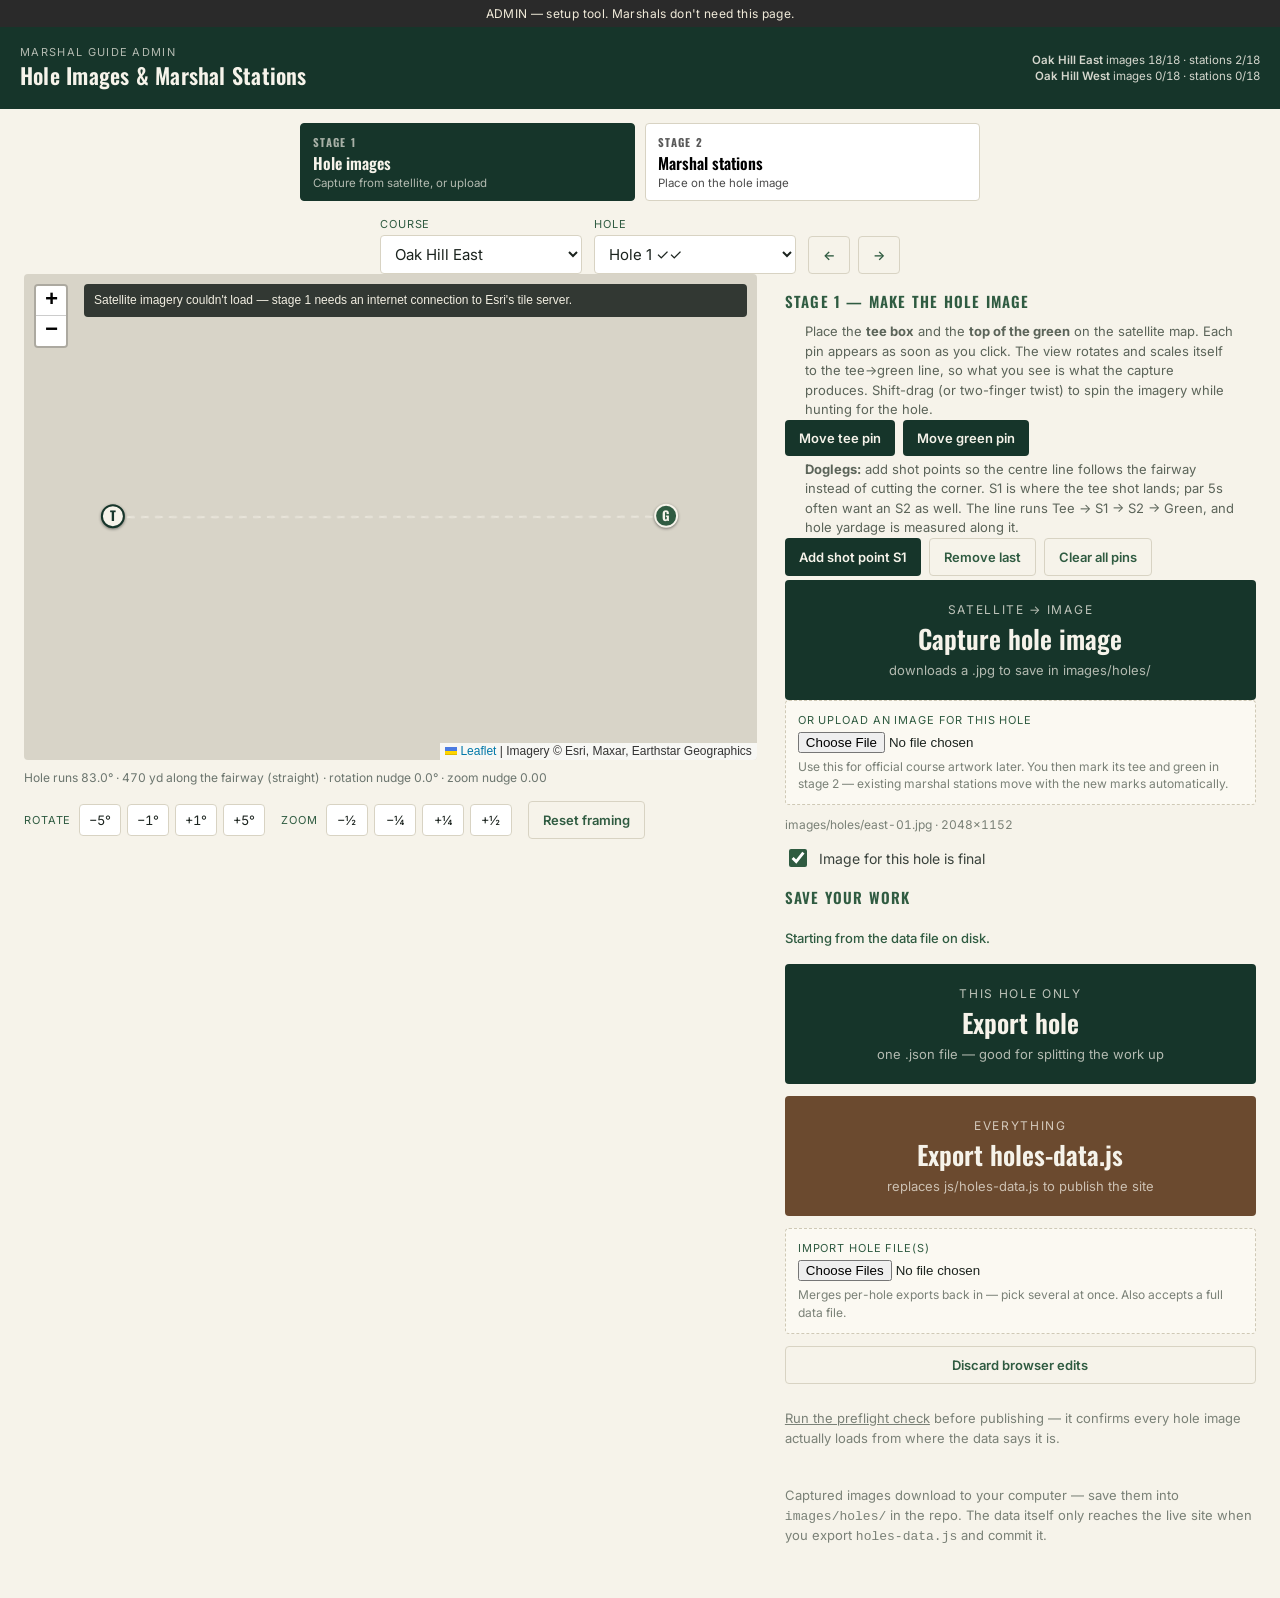
==== admin.html @ aa2f3992 "Add files via upload" ====
<!DOCTYPE html>
<html lang="en">
<head>
<meta charset="UTF-8">
<meta name="viewport" content="width=device-width, initial-scale=1.0">
<title>Admin — Hole Images &amp; Marshal Stations</title>
<meta name="robots" content="noindex, nofollow">
<link rel="preconnect" href="https://fonts.googleapis.com">
<link href="https://fonts.googleapis.com/css2?family=Oswald:wght@500;600;700&family=Inter:wght@400;500;600&display=swap" rel="stylesheet">
<link rel="stylesheet" href="vendor/leaflet/leaflet.css"/>
<link rel="stylesheet" href="css/style.css">
</head>
<body class="admin-page">

<div class="admin-banner">ADMIN — setup tool. Marshals don't need this page.</div>

<header class="admin-header">
  <div class="admin-header__text">
    <span class="admin-header__eyebrow">Marshal Guide Admin</span>
    <h1 class="admin-header__title">Hole Images &amp; Marshal Stations</h1>
  </div>
  <div class="admin-progress" id="admin-progress"></div>
</header>

<div class="draft-conflict" id="draft-conflict" hidden>
  <p class="draft-conflict__text" id="draft-conflict-text"></p>
  <div class="draft-conflict__actions">
    <button type="button" class="pager-btn" id="use-file-instead">Load the file instead</button>
    <button type="button" class="pager-btn pager-btn--all" id="dismiss-conflict">Keep browser edits</button>
  </div>
</div>

<!-- The two stages are independent: stage 1 makes images, stage 2 works only
     on images. Changing where images come from doesn't affect stage 2. -->
<nav class="admin-steps">
  <button type="button" class="admin-step-tab is-active" id="stage-1-tab">
    <span class="admin-step-tab__num">STAGE 1</span>
    <span class="admin-step-tab__label">Hole images</span>
    <span class="admin-step-tab__hint">Capture from satellite, or upload</span>
  </button>
  <button type="button" class="admin-step-tab" id="stage-2-tab">
    <span class="admin-step-tab__num">STAGE 2</span>
    <span class="admin-step-tab__label">Marshal stations</span>
    <span class="admin-step-tab__hint">Place on the hole image</span>
  </button>
</nav>

<div class="admin-controls">
  <label>Course
    <select id="admin-course">
      <option value="east">Oak Hill East</option>
      <option value="west">Oak Hill West</option>
    </select>
  </label>
  <label>Hole
    <select id="admin-hole"></select>
  </label>
  <div class="admin-nav-btns">
    <button type="button" id="admin-prev-hole" class="pager-btn pager-btn--all" aria-label="Previous hole">&larr;</button>
    <button type="button" id="admin-next-hole" class="pager-btn pager-btn--all" aria-label="Next hole">&rarr;</button>
  </div>
</div>

<div class="admin-layout">
<div class="admin-layout__map">

  <!-- STAGE 1 surface: live satellite -->
  <div id="geo-wrap">
    <div class="map-frame"><div id="geo-map"></div></div>
    <p class="framing-readout" id="geo-readout"></p>
    <div class="admin-panel admin-framing">
      <div class="admin-framing__group">
        <span class="admin-framing__label">Rotate</span>
        <button type="button" class="admin-mini-btn" data-rotate="-5">−5°</button>
        <button type="button" class="admin-mini-btn" data-rotate="-1">−1°</button>
        <button type="button" class="admin-mini-btn" data-rotate="1">+1°</button>
        <button type="button" class="admin-mini-btn" data-rotate="5">+5°</button>
      </div>
      <div class="admin-framing__group">
        <span class="admin-framing__label">Zoom</span>
        <button type="button" class="admin-mini-btn" data-zoom="-0.5">−½</button>
        <button type="button" class="admin-mini-btn" data-zoom="-0.25">−¼</button>
        <button type="button" class="admin-mini-btn" data-zoom="0.25">+¼</button>
        <button type="button" class="admin-mini-btn" data-zoom="0.5">+½</button>
      </div>
      <button type="button" class="pager-btn pager-btn--all" id="reset-framing">Reset framing</button>
    </div>
  </div>

  <!-- STAGE 2 surface: the hole image only -->
  <div id="img-wrap" hidden>
    <div class="admin-preview-row">
      <span class="admin-preview-row__label">Preview as</span>
      <div class="admin-toggle-group">
        <button type="button" class="admin-toggle is-active" data-preview="wide">Computer — tee left</button>
        <button type="button" class="admin-toggle" data-preview="narrow">Phone — tee bottom</button>
      </div>
    </div>
    <div class="map-frame"><div id="img-map"></div></div>
  </div>

</div><!-- /admin-layout__map -->
<div class="admin-layout__panels">

<!-- ============ STAGE 1 ============ -->
<section class="admin-panel" id="stage-1-panel">
  <h2 class="hole-info__heading">Stage 1 — make the hole image</h2>
  <p class="admin-instructions">
    Place the <strong>tee box</strong> and the <strong>top of the green</strong> on the satellite map.
    Each pin appears as soon as you click. The view rotates and scales itself to the tee→green
    line, so what you see is what the capture produces. Shift-drag (or two-finger twist) to spin
    the imagery while hunting for the hole.
  </p>
  <div class="admin-btn-row">
    <button type="button" class="pager-btn" id="place-tee">Place tee pin</button>
    <button type="button" class="pager-btn" id="place-green">Place green pin</button>
  </div>

  <p class="admin-instructions" style="margin-top:4px">
    <strong>Doglegs:</strong> add shot points so the centre line follows the fairway instead of
    cutting the corner. S1 is where the tee shot lands; par 5s often want an S2 as well. The line
    runs Tee → S1 → S2 → Green, and hole yardage is measured along it.
  </p>
  <div class="admin-btn-row">
    <button type="button" class="pager-btn" id="place-shot">Add shot point S1</button>
    <button type="button" class="pager-btn pager-btn--all" id="remove-shot">Remove last</button>
    <button type="button" class="pager-btn pager-btn--all" id="clear-endpoints">Clear all pins</button>
  </div>

  <button type="button" class="course-btn course-btn--east" id="capture-hole">
    <span class="course-btn__label">Satellite &rarr; image</span>
    <span class="course-btn__name">Capture hole image</span>
    <span class="course-btn__meta">downloads a .jpg to save in images/holes/</span>
  </button>

  <label class="admin-import">
    <span class="admin-import__label">Or upload an image for this hole</span>
    <input type="file" id="upload-image" accept="image/*">
    <span class="admin-import__hint">
      Use this for official course artwork later. You then mark its tee and green in stage 2 —
      existing marshal stations move with the new marks automatically.
    </span>
  </label>

  <p class="admin-hole-meta" id="image-info"></p>

  <label class="admin-check">
    <input type="checkbox" id="image-ready-toggle">
    <span>Image for this hole is final</span>
  </label>
</section>

<!-- ============ STAGE 2 ============ -->
<section class="admin-panel" id="stage-2-panel" hidden>
  <h2 class="hole-info__heading">Stage 2 — place marshal stations</h2>

  <p class="admin-warning" id="stage-2-warning" hidden>
    This hole has no image yet. Go to stage 1 and capture (or upload) one first —
    marshal stations are placed on the image, not on the satellite map.
  </p>

  <div id="stage-2-body">
    <p class="admin-instructions">
      Click the image to drop a station; drag its numbered pin to fine-tune. Positions are stored
      relative to the hole's own centre line — distance walked from the tee, and yards left or
      right of the fairway — so they survive replacing the image. Drag <strong>T</strong>,
      <strong>G</strong> or any <strong>S</strong> marker to reshape the line; stations follow it.
    </p>

    <div class="admin-btn-row">
      <button type="button" class="pager-btn pager-btn--all" id="mark-tee">Re-mark tee on image</button>
      <button type="button" class="pager-btn pager-btn--all" id="mark-green">Re-mark green on image</button>
    </div>

    <ul class="marshal-list" id="spot-list"></ul>
    <button type="button" class="pager-btn" id="add-spot">+ Add station at hole centre</button>

    <label class="admin-check">
      <input type="checkbox" id="spots-done-toggle">
      <span>Marshal stations for this hole are signed off</span>
    </label>
  </div>
</section>

<!-- Export / import -->
<section class="admin-panel admin-export">
  <h2 class="hole-info__heading">Save your work</h2>
  <p class="admin-status" id="admin-status"></p>

  <button type="button" class="course-btn course-btn--east" id="export-hole">
    <span class="course-btn__label">This hole only</span>
    <span class="course-btn__name">Export hole</span>
    <span class="course-btn__meta">one .json file — good for splitting the work up</span>
  </button>

  <button type="button" class="course-btn course-btn--west" id="export-all">
    <span class="course-btn__label">Everything</span>
    <span class="course-btn__name">Export holes-data.js</span>
    <span class="course-btn__meta">replaces js/holes-data.js to publish the site</span>
  </button>

  <label class="admin-import">
    <span class="admin-import__label">Import hole file(s)</span>
    <input type="file" id="import-file" accept=".json,application/json" multiple>
    <span class="admin-import__hint">
      Merges per-hole exports back in — pick several at once. Also accepts a full data file.
    </span>
  </label>

  <button type="button" class="pager-btn pager-btn--all" id="admin-reset">Discard browser edits</button>

  <p class="hole-info__note">
    <a href="preflight.html" style="text-decoration:underline">Run the preflight check</a> before
    publishing — it confirms every hole image actually loads from where the data says it is.
  </p>

  <p class="hole-info__note">
    Captured images download to your computer — save them into <code>images/holes/</code> in the
    repo. The data itself only reaches the live site when you export
    <code>holes-data.js</code> and commit it.
  </p>
</section>

</div><!-- /admin-layout__panels -->
</div><!-- /admin-layout -->

<script src="vendor/leaflet/leaflet.js"></script>
<script src="vendor/leaflet/leaflet-rotate.js"></script>
<script src="js/holes-data.js"></script>
<script src="js/app.js"></script>
<script src="js/capture.js"></script>
<script src="js/admin.js"></script>
<script>
  if (!mapLibraryMissing('geo-map')) initAdmin();
</script>
</body>
</html>
---- vendor/leaflet/leaflet.css ----
/* required styles */

.leaflet-pane,
.leaflet-tile,
.leaflet-marker-icon,
.leaflet-marker-shadow,
.leaflet-tile-container,
.leaflet-pane > svg,
.leaflet-pane > canvas,
.leaflet-zoom-box,
.leaflet-image-layer,
.leaflet-layer {
	position: absolute;
	left: 0;
	top: 0;
	}
.leaflet-container {
	overflow: hidden;
	}
.leaflet-tile,
.leaflet-marker-icon,
.leaflet-marker-shadow {
	-webkit-user-select: none;
	   -moz-user-select: none;
	        user-select: none;
	  -webkit-user-drag: none;
	}
/* Prevents IE11 from highlighting tiles in blue */
.leaflet-tile::selection {
	background: transparent;
}
/* Safari renders non-retina tile on retina better with this, but Chrome is worse */
.leaflet-safari .leaflet-tile {
	image-rendering: -webkit-optimize-contrast;
	}
/* hack that prevents hw layers "stretching" when loading new tiles */
.leaflet-safari .leaflet-tile-container {
	width: 1600px;
	height: 1600px;
	-webkit-transform-origin: 0 0;
	}
.leaflet-marker-icon,
.leaflet-marker-shadow {
	display: block;
	}
/* .leaflet-container svg: reset svg max-width decleration shipped in Joomla! (joomla.org) 3.x */
/* .leaflet-container img: map is broken in FF if you have max-width: 100% on tiles */
.leaflet-container .leaflet-overlay-pane svg {
	max-width: none !important;
	max-height: none !important;
	}
.leaflet-container .leaflet-marker-pane img,
.leaflet-container .leaflet-shadow-pane img,
.leaflet-container .leaflet-tile-pane img,
.leaflet-container img.leaflet-image-layer,
.leaflet-container .leaflet-tile {
	max-width: none !important;
	max-height: none !important;
	width: auto;
	padding: 0;
	}

.leaflet-container img.leaflet-tile {
	/* See: https://bugs.chromium.org/p/chromium/issues/detail?id=600120 */
	mix-blend-mode: plus-lighter;
}

.leaflet-container.leaflet-touch-zoom {
	-ms-touch-action: pan-x pan-y;
	touch-action: pan-x pan-y;
	}
.leaflet-container.leaflet-touch-drag {
	-ms-touch-action: pinch-zoom;
	/* Fallback for FF which doesn't support pinch-zoom */
	touch-action: none;
	touch-action: pinch-zoom;
}
.leaflet-container.leaflet-touch-drag.leaflet-touch-zoom {
	-ms-touch-action: none;
	touch-action: none;
}
.leaflet-container {
	-webkit-tap-highlight-color: transparent;
}
.leaflet-container a {
	-webkit-tap-highlight-color: rgba(51, 181, 229, 0.4);
}
.leaflet-tile {
	filter: inherit;
	visibility: hidden;
	}
.leaflet-tile-loaded {
	visibility: inherit;
	}
.leaflet-zoom-box {
	width: 0;
	height: 0;
	-moz-box-sizing: border-box;
	     box-sizing: border-box;
	z-index: 800;
	}
/* workaround for https://bugzilla.mozilla.org/show_bug.cgi?id=888319 */
.leaflet-overlay-pane svg {
	-moz-user-select: none;
	}

.leaflet-pane         { z-index: 400; }

.leaflet-tile-pane    { z-index: 200; }
.leaflet-overlay-pane { z-index: 400; }
.leaflet-shadow-pane  { z-index: 500; }
.leaflet-marker-pane  { z-index: 600; }
.leaflet-tooltip-pane   { z-index: 650; }
.leaflet-popup-pane   { z-index: 700; }

.leaflet-map-pane canvas { z-index: 100; }
.leaflet-map-pane svg    { z-index: 200; }

.leaflet-vml-shape {
	width: 1px;
	height: 1px;
	}
.lvml {
	behavior: url(#default#VML);
	display: inline-block;
	position: absolute;
	}


/* control positioning */

.leaflet-control {
	position: relative;
	z-index: 800;
	pointer-events: visiblePainted; /* IE 9-10 doesn't have auto */
	pointer-events: auto;
	}
.leaflet-top,
.leaflet-bottom {
	position: absolute;
	z-index: 1000;
	pointer-events: none;
	}
.leaflet-top {
	top: 0;
	}
.leaflet-right {
	right: 0;
	}
.leaflet-bottom {
	bottom: 0;
	}
.leaflet-left {
	left: 0;
	}
.leaflet-control {
	float: left;
	clear: both;
	}
.leaflet-right .leaflet-control {
	float: right;
	}
.leaflet-top .leaflet-control {
	margin-top: 10px;
	}
.leaflet-bottom .leaflet-control {
	margin-bottom: 10px;
	}
.leaflet-left .leaflet-control {
	margin-left: 10px;
	}
.leaflet-right .leaflet-control {
	margin-right: 10px;
	}


/* zoom and fade animations */

.leaflet-fade-anim .leaflet-popup {
	opacity: 0;
	-webkit-transition: opacity 0.2s linear;
	   -moz-transition: opacity 0.2s linear;
	        transition: opacity 0.2s linear;
	}
.leaflet-fade-anim .leaflet-map-pane .leaflet-popup {
	opacity: 1;
	}
.leaflet-zoom-animated {
	-webkit-transform-origin: 0 0;
	    -ms-transform-origin: 0 0;
	        transform-origin: 0 0;
	}
svg.leaflet-zoom-animated {
	will-change: transform;
}

.leaflet-zoom-anim .leaflet-zoom-animated {
	-webkit-transition: -webkit-transform 0.25s cubic-bezier(0,0,0.25,1);
	   -moz-transition:    -moz-transform 0.25s cubic-bezier(0,0,0.25,1);
	        transition:         transform 0.25s cubic-bezier(0,0,0.25,1);
	}
.leaflet-zoom-anim .leaflet-tile,
.leaflet-pan-anim .leaflet-tile {
	-webkit-transition: none;
	   -moz-transition: none;
	        transition: none;
	}

.leaflet-zoom-anim .leaflet-zoom-hide {
	visibility: hidden;
	}


/* cursors */

.leaflet-interactive {
	cursor: pointer;
	}
.leaflet-grab {
	cursor: -webkit-grab;
	cursor:    -moz-grab;
	cursor:         grab;
	}
.leaflet-crosshair,
.leaflet-crosshair .leaflet-interactive {
	cursor: crosshair;
	}
.leaflet-popup-pane,
.leaflet-control {
	cursor: auto;
	}
.leaflet-dragging .leaflet-grab,
.leaflet-dragging .leaflet-grab .leaflet-interactive,
.leaflet-dragging .leaflet-marker-draggable {
	cursor: move;
	cursor: -webkit-grabbing;
	cursor:    -moz-grabbing;
	cursor:         grabbing;
	}

/* marker & overlays interactivity */
.leaflet-marker-icon,
.leaflet-marker-shadow,
.leaflet-image-layer,
.leaflet-pane > svg path,
.leaflet-tile-container {
	pointer-events: none;
	}

.leaflet-marker-icon.leaflet-interactive,
.leaflet-image-layer.leaflet-interactive,
.leaflet-pane > svg path.leaflet-interactive,
svg.leaflet-image-layer.leaflet-interactive path {
	pointer-events: visiblePainted; /* IE 9-10 doesn't have auto */
	pointer-events: auto;
	}

/* visual tweaks */

.leaflet-container {
	background: #ddd;
	outline-offset: 1px;
	}
.leaflet-container a {
	color: #0078A8;
	}
.leaflet-zoom-box {
	border: 2px dotted #38f;
	background: rgba(255,255,255,0.5);
	}


/* general typography */
.leaflet-container {
	font-family: "Helvetica Neue", Arial, Helvetica, sans-serif;
	font-size: 12px;
	font-size: 0.75rem;
	line-height: 1.5;
	}


/* general toolbar styles */

.leaflet-bar {
	box-shadow: 0 1px 5px rgba(0,0,0,0.65);
	border-radius: 4px;
	}
.leaflet-bar a {
	background-color: #fff;
	border-bottom: 1px solid #ccc;
	width: 26px;
	height: 26px;
	line-height: 26px;
	display: block;
	text-align: center;
	text-decoration: none;
	color: black;
	}
.leaflet-bar a,
.leaflet-control-layers-toggle {
	background-position: 50% 50%;
	background-repeat: no-repeat;
	display: block;
	}
.leaflet-bar a:hover,
.leaflet-bar a:focus {
	background-color: #f4f4f4;
	}
.leaflet-bar a:first-child {
	border-top-left-radius: 4px;
	border-top-right-radius: 4px;
	}
.leaflet-bar a:last-child {
	border-bottom-left-radius: 4px;
	border-bottom-right-radius: 4px;
	border-bottom: none;
	}
.leaflet-bar a.leaflet-disabled {
	cursor: default;
	background-color: #f4f4f4;
	color: #bbb;
	}

.leaflet-touch .leaflet-bar a {
	width: 30px;
	height: 30px;
	line-height: 30px;
	}
.leaflet-touch .leaflet-bar a:first-child {
	border-top-left-radius: 2px;
	border-top-right-radius: 2px;
	}
.leaflet-touch .leaflet-bar a:last-child {
	border-bottom-left-radius: 2px;
	border-bottom-right-radius: 2px;
	}

/* zoom control */

.leaflet-control-zoom-in,
.leaflet-control-zoom-out {
	font: bold 18px 'Lucida Console', Monaco, monospace;
	text-indent: 1px;
	}

.leaflet-touch .leaflet-control-zoom-in, .leaflet-touch .leaflet-control-zoom-out  {
	font-size: 22px;
	}


/* layers control */

.leaflet-control-layers {
	box-shadow: 0 1px 5px rgba(0,0,0,0.4);
	background: #fff;
	border-radius: 5px;
	}
.leaflet-control-layers-toggle {
	background-image: url(images/layers.png);
	width: 36px;
	height: 36px;
	}
.leaflet-retina .leaflet-control-layers-toggle {
	background-image: url(images/layers-2x.png);
	background-size: 26px 26px;
	}
.leaflet-touch .leaflet-control-layers-toggle {
	width: 44px;
	height: 44px;
	}
.leaflet-control-layers .leaflet-control-layers-list,
.leaflet-control-layers-expanded .leaflet-control-layers-toggle {
	display: none;
	}
.leaflet-control-layers-expanded .leaflet-control-layers-list {
	display: block;
	position: relative;
	}
.leaflet-control-layers-expanded {
	padding: 6px 10px 6px 6px;
	color: #333;
	background: #fff;
	}
.leaflet-control-layers-scrollbar {
	overflow-y: scroll;
	overflow-x: hidden;
	padding-right: 5px;
	}
.leaflet-control-layers-selector {
	margin-top: 2px;
	position: relative;
	top: 1px;
	}
.leaflet-control-layers label {
	display: block;
	font-size: 13px;
	font-size: 1.08333em;
	}
.leaflet-control-layers-separator {
	height: 0;
	border-top: 1px solid #ddd;
	margin: 5px -10px 5px -6px;
	}

/* Default icon URLs */
.leaflet-default-icon-path { /* used only in path-guessing heuristic, see L.Icon.Default */
	background-image: url(images/marker-icon.png);
	}


/* attribution and scale controls */

.leaflet-container .leaflet-control-attribution {
	background: #fff;
	background: rgba(255, 255, 255, 0.8);
	margin: 0;
	}
.leaflet-control-attribution,
.leaflet-control-scale-line {
	padding: 0 5px;
	color: #333;
	line-height: 1.4;
	}
.leaflet-control-attribution a {
	text-decoration: none;
	}
.leaflet-control-attribution a:hover,
.leaflet-control-attribution a:focus {
	text-decoration: underline;
	}
.leaflet-attribution-flag {
	display: inline !important;
	vertical-align: baseline !important;
	width: 1em;
	height: 0.6669em;
	}
.leaflet-left .leaflet-control-scale {
	margin-left: 5px;
	}
.leaflet-bottom .leaflet-control-scale {
	margin-bottom: 5px;
	}
.leaflet-control-scale-line {
	border: 2px solid #777;
	border-top: none;
	line-height: 1.1;
	padding: 2px 5px 1px;
	white-space: nowrap;
	-moz-box-sizing: border-box;
	     box-sizing: border-box;
	background: rgba(255, 255, 255, 0.8);
	text-shadow: 1px 1px #fff;
	}
.leaflet-control-scale-line:not(:first-child) {
	border-top: 2px solid #777;
	border-bottom: none;
	margin-top: -2px;
	}
.leaflet-control-scale-line:not(:first-child):not(:last-child) {
	border-bottom: 2px solid #777;
	}

.leaflet-touch .leaflet-control-attribution,
.leaflet-touch .leaflet-control-layers,
.leaflet-touch .leaflet-bar {
	box-shadow: none;
	}
.leaflet-touch .leaflet-control-layers,
.leaflet-touch .leaflet-bar {
	border: 2px solid rgba(0,0,0,0.2);
	background-clip: padding-box;
	}


/* popup */

.leaflet-popup {
	position: absolute;
	text-align: center;
	margin-bottom: 20px;
	}
.leaflet-popup-content-wrapper {
	padding: 1px;
	text-align: left;
	border-radius: 12px;
	}
.leaflet-popup-content {
	margin: 13px 24px 13px 20px;
	line-height: 1.3;
	font-size: 13px;
	font-size: 1.08333em;
	min-height: 1px;
	}
.leaflet-popup-content p {
	margin: 17px 0;
	margin: 1.3em 0;
	}
.leaflet-popup-tip-container {
	width: 40px;
	height: 20px;
	position: absolute;
	left: 50%;
	margin-top: -1px;
	margin-left: -20px;
	overflow: hidden;
	pointer-events: none;
	}
.leaflet-popup-tip {
	width: 17px;
	height: 17px;
	padding: 1px;

	margin: -10px auto 0;
	pointer-events: auto;

	-webkit-transform: rotate(45deg);
	   -moz-transform: rotate(45deg);
	    -ms-transform: rotate(45deg);
	        transform: rotate(45deg);
	}
.leaflet-popup-content-wrapper,
.leaflet-popup-tip {
	background: white;
	color: #333;
	box-shadow: 0 3px 14px rgba(0,0,0,0.4);
	}
.leaflet-container a.leaflet-popup-close-button {
	position: absolute;
	top: 0;
	right: 0;
	border: none;
	text-align: center;
	width: 24px;
	height: 24px;
	font: 16px/24px Tahoma, Verdana, sans-serif;
	color: #757575;
	text-decoration: none;
	background: transparent;
	}
.leaflet-container a.leaflet-popup-close-button:hover,
.leaflet-container a.leaflet-popup-close-button:focus {
	color: #585858;
	}
.leaflet-popup-scrolled {
	overflow: auto;
	}

.leaflet-oldie .leaflet-popup-content-wrapper {
	-ms-zoom: 1;
	}
.leaflet-oldie .leaflet-popup-tip {
	width: 24px;
	margin: 0 auto;

	-ms-filter: "progid:DXImageTransform.Microsoft.Matrix(M11=0.70710678, M12=0.70710678, M21=-0.70710678, M22=0.70710678)";
	filter: progid:DXImageTransform.Microsoft.Matrix(M11=0.70710678, M12=0.70710678, M21=-0.70710678, M22=0.70710678);
	}

.leaflet-oldie .leaflet-control-zoom,
.leaflet-oldie .leaflet-control-layers,
.leaflet-oldie .leaflet-popup-content-wrapper,
.leaflet-oldie .leaflet-popup-tip {
	border: 1px solid #999;
	}


/* div icon */

.leaflet-div-icon {
	background: #fff;
	border: 1px solid #666;
	}


/* Tooltip */
/* Base styles for the element that has a tooltip */
.leaflet-tooltip {
	position: absolute;
	padding: 6px;
	background-color: #fff;
	border: 1px solid #fff;
	border-radius: 3px;
	color: #222;
	white-space: nowrap;
	-webkit-user-select: none;
	-moz-user-select: none;
	-ms-user-select: none;
	user-select: none;
	pointer-events: none;
	box-shadow: 0 1px 3px rgba(0,0,0,0.4);
	}
.leaflet-tooltip.leaflet-interactive {
	cursor: pointer;
	pointer-events: auto;
	}
.leaflet-tooltip-top:before,
.leaflet-tooltip-bottom:before,
.leaflet-tooltip-left:before,
.leaflet-tooltip-right:before {
	position: absolute;
	pointer-events: none;
	border: 6px solid transparent;
	background: transparent;
	content: "";
	}

/* Directions */

.leaflet-tooltip-bottom {
	margin-top: 6px;
}
.leaflet-tooltip-top {
	margin-top: -6px;
}
.leaflet-tooltip-bottom:before,
.leaflet-tooltip-top:before {
	left: 50%;
	margin-left: -6px;
	}
.leaflet-tooltip-top:before {
	bottom: 0;
	margin-bottom: -12px;
	border-top-color: #fff;
	}
.leaflet-tooltip-bottom:before {
	top: 0;
	margin-top: -12px;
	margin-left: -6px;
	border-bottom-color: #fff;
	}
.leaflet-tooltip-left {
	margin-left: -6px;
}
.leaflet-tooltip-right {
	margin-left: 6px;
}
.leaflet-tooltip-left:before,
.leaflet-tooltip-right:before {
	top: 50%;
	margin-top: -6px;
	}
.leaflet-tooltip-left:before {
	right: 0;
	margin-right: -12px;
	border-left-color: #fff;
	}
.leaflet-tooltip-right:before {
	left: 0;
	margin-left: -12px;
	border-right-color: #fff;
	}

/* Printing */

@media print {
	/* Prevent printers from removing background-images of controls. */
	.leaflet-control {
		-webkit-print-color-adjust: exact;
		print-color-adjust: exact;
		}
	}
---- css/style.css ----
/* ============================================================
   Oak Hill Marshal Guide
   Palette: fairway green #16352A, turf #2F5B41, cream #F6F3EA,
            brass #B5904D, flag red #C0392B, ink #1B231E
   Display type: Oswald (condensed, scoreboard feel)
   Body type: Inter
   ============================================================ */

:root {
  --fairway: #16352A;
  --turf: #2F5B41;
  --cream: #F6F3EA;
  --brass: #B5904D;
  --flag: #C0392B;
  --ink: #1B231E;
  --west-accent: #6B4A2F; /* warmer, earthier accent for West course */

  --radius: 4px;
}

* { box-sizing: border-box; }

html, body {
  margin: 0;
  padding: 0;
  background: var(--cream);
  color: var(--ink);
  font-family: 'Inter', -apple-system, BlinkMacSystemFont, sans-serif;
  -webkit-tap-highlight-color: transparent;
}

h1, h2 {
  font-family: 'Oswald', sans-serif;
  letter-spacing: 0.01em;
  margin: 0;
}

a { text-decoration: none; color: inherit; }

@media (prefers-reduced-motion: reduce) {
  * { animation: none !important; transition: none !important; }
}

/* ---------- Ribbon (top accent bar, like a flagstick pennant) ---------- */
.ribbon {
  height: 6px;
  background: repeating-linear-gradient(
    90deg,
    var(--fairway) 0px, var(--fairway) 24px,
    var(--brass) 24px, var(--brass) 32px
  );
}

/* ---------- Welcome page ---------- */
.welcome {
  max-width: 560px;
  margin: 0 auto;
  padding: 40px 24px 24px;
  text-align: center;
}

.badge-row { margin-bottom: 18px; }

.year-badge {
  display: inline-block;
  background: var(--fairway);
  color: var(--cream);
  font-family: 'Oswald', sans-serif;
  font-weight: 600;
  font-size: 14px;
  letter-spacing: 0.12em;
  padding: 6px 16px;
  border-radius: 999px;
}

.event-title {
  font-size: clamp(28px, 8vw, 40px);
  font-weight: 700;
  color: var(--fairway);
  line-height: 1.1;
}

.venue-line {
  margin-top: 10px;
  font-size: 15px;
  color: var(--turf);
  font-weight: 500;
}

.divider {
  width: 56px;
  height: 3px;
  background: var(--brass);
  margin: 24px auto;
  border-radius: 2px;
}

.welcome-copy {
  font-size: 16px;
  line-height: 1.6;
  color: #3a423c;
  margin: 0 auto 32px;
}

.course-picker {
  display: flex;
  flex-direction: column;
  gap: 14px;
}

.course-btn {
  display: flex;
  flex-direction: column;
  align-items: center;
  justify-content: center;
  padding: 22px 16px;
  border-radius: var(--radius);
  color: var(--cream);
  position: relative;
  transition: transform 0.15s ease;
  border: none;
  cursor: pointer;
  font: inherit;
  width: 100%;
}
.course-btn:active { transform: scale(0.98); }

.course-btn--east { background: var(--fairway); }
.course-btn--west { background: var(--west-accent); }

.course-btn__label {
  font-size: 12px;
  letter-spacing: 0.14em;
  text-transform: uppercase;
  opacity: 0.75;
}
.course-btn__name {
  font-family: 'Oswald', sans-serif;
  font-size: 26px;
  font-weight: 600;
  margin-top: 2px;
}
.course-btn__meta {
  font-size: 13px;
  opacity: 0.7;
  margin-top: 4px;
}

.footnote {
  margin-top: 28px;
  font-size: 13px;
  color: #6b756e;
}

.site-footer {
  text-align: center;
  padding: 24px 16px 40px;
  font-size: 12px;
  color: #8a9187;
}

/* ---------- Course header (shared East/West theming) ---------- */
.course-header, .hole-header, .admin-header {
  display: flex;
  align-items: center;
  gap: 14px;
  padding: 18px 20px;
  background: var(--fairway);
  color: var(--cream);
}
.theme-west .course-header,
.theme-west .hole-header {
  background: var(--west-accent);
}

.back-link {
  font-size: 22px;
  line-height: 1;
  padding: 6px 10px;
  margin-left: -10px;
  border-radius: 999px;
}
.back-link:active { background: rgba(255,255,255,0.15); }

.course-header__eyebrow, .hole-header__eyebrow, .admin-header__eyebrow {
  display: block;
  font-size: 11px;
  letter-spacing: 0.12em;
  text-transform: uppercase;
  opacity: 0.7;
}
.course-header__title, .hole-header__title, .admin-header__title {
  font-size: 22px;
  font-weight: 600;
}
.hole-header__text, .admin-header__text { flex: 1; min-width: 0; }
.hole-flag {
  font-family: 'Oswald', sans-serif;
  font-size: 13px;
  font-weight: 500;
  background: rgba(255,255,255,0.14);
  padding: 4px 10px;
  border-radius: 999px;
  white-space: nowrap;
}

/* ---------- Hole grid (tee-marker style buttons) ---------- */
.hole-grid-wrap {
  max-width: 520px;
  margin: 0 auto;
  padding: 20px 16px 8px;
}

.hole-grid-instructions {
  font-size: 14px;
  color: #5b6459;
  text-align: center;
  margin: 4px 0 18px;
}

.hole-grid {
  display: grid;
  grid-template-columns: repeat(3, 1fr);
  gap: 12px;
}
@media (min-width: 420px) {
  .hole-grid { grid-template-columns: repeat(4, 1fr); }
}

.hole-tile {
  aspect-ratio: 1;
  border-radius: 50%;
  background: var(--fairway);
  color: var(--cream);
  display: flex;
  flex-direction: column;
  align-items: center;
  justify-content: center;
  border: 3px solid var(--brass);
  transition: transform 0.12s ease;
}
.theme-west .hole-tile { background: var(--west-accent); }
.hole-tile:active { transform: scale(0.93); }

.hole-tile__number {
  font-family: 'Oswald', sans-serif;
  font-size: 26px;
  font-weight: 700;
  line-height: 1;
}
.hole-tile__label {
  font-size: 9px;
  letter-spacing: 0.1em;
  text-transform: uppercase;
  opacity: 0.7;
  margin-top: 2px;
}

/* ---------- Hole detail / map page ---------- */
/* The map's shape follows the hole's orientation: tall on phones (hole runs
   bottom-to-top) and wide on computers (hole runs left-to-right). The 700px
   breakpoint must match WIDE_LAYOUT_MIN_PX in js/app.js. */
.map-frame {
  position: relative;
  width: 100%;
}

#map, #geo-map, #img-map {
  width: 100%;
  height: 60vh;
  min-height: 340px;
  background: #d8d4c8;
}

@media (min-width: 700px) {
  .map-frame {
    max-width: 1100px;
    margin: 0 auto;
    padding: 0 16px;
  }
  #map, #geo-map, #img-map {
    height: 56vh;
    min-height: 380px;
    border-radius: var(--radius);
  }
}

/* Admin's "phone" preview: squeeze the map to a portrait, phone-ish frame
   so the framing shown is the framing marshals will actually get. */
/* Admin's phone preview: constrain to a portrait, phone-shaped frame. */
.map-frame--narrow .map-frame,
.map-frame--narrow #img-map {
  max-width: 420px;
  margin: 0 auto;
}
.map-frame--narrow #img-map {
  height: 64vh;
  min-height: 420px;
}

.map-recenter {
  position: absolute;
  right: 14px;
  bottom: 14px;
  z-index: 500;
  font: inherit;
  font-size: 12.5px;
  font-weight: 600;
  padding: 8px 12px;
  border: none;
  border-radius: 999px;
  background: rgba(22,53,42,0.9);
  color: var(--cream);
  cursor: pointer;
  box-shadow: 0 1px 4px rgba(0,0,0,0.35);
}
.theme-west .map-recenter { background: rgba(107,74,47,0.92); }
@media (min-width: 700px) {
  .map-recenter { right: 30px; }
}

/* Tee / green endpoint markers */
.hole-endpoint__mark {
  display: flex;
  align-items: center;
  justify-content: center;
  width: 24px;
  height: 24px;
  border-radius: 50%;
  font-family: 'Oswald', sans-serif;
  font-size: 13px;
  font-weight: 700;
  box-shadow: 0 1px 3px rgba(0,0,0,0.45);
}
.hole-endpoint__mark--tee {
  background: var(--cream);
  color: var(--fairway);
  border: 2px solid var(--fairway);
}
.hole-endpoint__mark--green {
  background: var(--turf);
  color: var(--cream);
  border: 2px solid var(--cream);
}

/* Shown inside #map when Leaflet itself failed to load */
.map-message {
  display: flex;
  align-items: center;
  justify-content: center;
  background: #e8e4d8;
  padding: 20px;
}
.map-message__inner {
  max-width: 340px;
  text-align: center;
  font-size: 13.5px;
  line-height: 1.5;
  color: #5b6459;
}
.map-message__inner strong {
  display: block;
  margin-bottom: 6px;
  color: var(--flag);
}
.map-message__inner code {
  background: #fff;
  padding: 1px 4px;
  border-radius: 3px;
}

/* Shown over the map when satellite tiles can't be reached. Anchored to the
   top so it never collides with the Recentre button in the bottom corner. */
.map-offline-note {
  position: absolute;
  left: 60px;
  right: 10px;
  top: 10px;
  z-index: 450;
  background: rgba(27,35,30,0.88);
  color: #f2eee2;
  font-size: 12px;
  line-height: 1.45;
  padding: 8px 10px;
  border-radius: var(--radius);
  pointer-events: none;
}

.marshal-pin__dot {
  display: block;
  width: 18px;
  height: 18px;
  border-radius: 50% 50% 50% 0;
  background: var(--flag);
  border: 2px solid var(--cream);
  transform: rotate(-45deg);
  box-shadow: 0 1px 3px rgba(0,0,0,0.4);
}

.marshal-pin__num {
  display: flex;
  align-items: center;
  justify-content: center;
  width: 24px;
  height: 24px;
  border-radius: 50%;
  background: var(--flag);
  color: #fff;
  border: 2px solid var(--cream);
  font-family: 'Oswald', sans-serif;
  font-size: 13px;
  font-weight: 700;
  box-shadow: 0 1px 3px rgba(0,0,0,0.4);
}

.hole-info {
  max-width: 560px;
  margin: 0 auto;
  padding: 18px 20px 8px;
}

.hole-info__heading {
  font-size: 15px;
  font-weight: 600;
  text-transform: uppercase;
  letter-spacing: 0.08em;
  color: var(--turf);
  margin-bottom: 10px;
}

.marshal-list {
  list-style: none;
  margin: 0 0 14px;
  padding: 0;
  display: flex;
  flex-direction: column;
  gap: 8px;
}
.marshal-list__item {
  display: flex;
  align-items: flex-start;
  gap: 10px;
  background: #fff;
  border: 1px solid #e4e0d3;
  border-radius: var(--radius);
  padding: 10px 12px;
  font-size: 14.5px;
}
.marshal-list__num {
  flex-shrink: 0;
  width: 22px;
  height: 22px;
  border-radius: 50%;
  background: var(--flag);
  color: #fff;
  font-size: 12px;
  font-weight: 700;
  display: flex;
  align-items: center;
  justify-content: center;
}

.hole-info__note {
  font-size: 13px;
  color: #7a8177;
  line-height: 1.5;
}

.hole-pager {
  max-width: 560px;
  margin: 0 auto;
  padding: 8px 20px 32px;
  display: flex;
  align-items: center;
  justify-content: space-between;
  gap: 8px;
}

.pager-btn {
  font-size: 13px;
  font-weight: 600;
  padding: 10px 14px;
  border-radius: var(--radius);
  background: var(--fairway);
  color: var(--cream);
  white-space: nowrap;
  border: none;
  cursor: pointer;
  font-family: inherit;
}
.theme-west .pager-btn { background: var(--west-accent); }
.pager-btn--all {
  background: transparent;
  color: var(--turf);
  border: 1px solid #d8d3c3;
}

/* ============================================================
   Admin — hole/marshal spot editor (not linked from marshal nav)
   ============================================================ */

.admin-banner {
  background: #2a2a2a;
  color: #f0ead9;
  font-size: 12px;
  text-align: center;
  padding: 6px 10px;
  letter-spacing: 0.03em;
}

.admin-controls {
  max-width: 560px;
  margin: 0 auto;
  padding: 16px 20px 0;
  display: flex;
  flex-wrap: wrap;
  align-items: flex-end;
  gap: 12px;
}
.admin-controls label {
  display: flex;
  flex-direction: column;
  font-size: 11px;
  letter-spacing: 0.08em;
  text-transform: uppercase;
  color: var(--turf);
  gap: 4px;
  flex: 1;
  min-width: 120px;
}
.admin-controls select {
  font: inherit;
  font-size: 15px;
  padding: 8px 10px;
  border-radius: var(--radius);
  border: 1px solid #d8d3c3;
  background: #fff;
  color: var(--ink);
}
.admin-nav-btns {
  display: flex;
  gap: 8px;
}

.admin-instructions {
  max-width: 560px;
  margin: 10px auto 0;
  padding: 0 20px;
  font-size: 13px;
  color: #5b6459;
  line-height: 1.5;
}

.admin-panel {
  max-width: 560px;
  margin: 0 auto;
  padding: 16px 20px 0;
}

.admin-panel__row {
  display: flex;
  flex-wrap: wrap;
  align-items: center;
  justify-content: space-between;
  gap: 10px;
  margin-bottom: 16px;
}

.admin-hole-meta {
  font-size: 12px;
  color: #7a8177;
  font-variant-numeric: tabular-nums;
}

.admin-spot-row {
  align-items: center;
}
.admin-spot-fields {
  flex: 1;
  min-width: 0;
  display: flex;
  flex-direction: column;
  gap: 6px;
}
.admin-spot-label {
  font: inherit;
  font-size: 14px;
  padding: 6px 8px;
  border-radius: var(--radius);
  border: 1px solid #d8d3c3;
  width: 100%;
}
.admin-spot-radius {
  display: flex;
  align-items: center;
  gap: 8px;
  font-size: 12px;
  color: #5b6459;
}
.admin-radius-btn {
  width: 26px;
  height: 26px;
  border-radius: 50%;
  border: 1px solid #d8d3c3;
  background: #fff;
  font-size: 16px;
  line-height: 1;
  cursor: pointer;
}
.admin-spot-remove {
  flex-shrink: 0;
  width: 26px;
  height: 26px;
  border-radius: 50%;
  border: none;
  background: #f1ece0;
  color: var(--flag);
  font-size: 16px;
  line-height: 1;
  cursor: pointer;
}

.admin-export {
  margin-bottom: 40px;
  display: flex;
  flex-direction: column;
  gap: 12px;
}

/* ---------- Admin: draft-vs-file conflict notice ---------- */
.draft-conflict {
  max-width: 980px;
  margin: 14px auto 0;
  padding: 13px 15px;
  background: #fdf3e7;
  border: 1px solid #e6d3b3;
  border-left: 4px solid var(--brass);
  border-radius: var(--radius);
  display: flex;
  flex-wrap: wrap;
  align-items: center;
  gap: 10px 14px;
}
.draft-conflict__text {
  flex: 1;
  min-width: 240px;
  margin: 0;
  font-size: 13.5px;
  line-height: 1.5;
  color: #6a5533;
}
.draft-conflict__text code {
  background: #fff;
  padding: 1px 4px;
  border-radius: 3px;
}
.draft-conflict__actions { display: flex; gap: 8px; flex-wrap: wrap; }

/* An author `display` rule beats the UA stylesheet's [hidden]{display:none},
   so anything toggled via the hidden attribute needs this guard. */
[hidden] { display: none !important; }

/* ---------- Admin: two-column workspace on wide screens ----------
   Mapping 36 holes means a lot of small adjustments, so on a desktop the
   map stays put on the left while the step controls scroll on the right. */
@media (min-width: 1040px) {
  .admin-layout {
    display: grid;
    grid-template-columns: minmax(0, 1.4fr) minmax(360px, 0.9fr);
    gap: 0 28px;
    align-items: start;
    max-width: 1560px;
    margin: 0 auto;
    padding: 0 24px;
  }
  .admin-layout__map { position: sticky; top: 14px; }
  .admin-layout .map-frame { max-width: none; margin: 0; padding: 0; }
  /* Sized so the framing controls underneath stay above the fold on a
     laptop screen -- you shouldn't have to scroll to nudge rotation. */
  .admin-layout__map #map,
  .admin-layout__map #geo-map,
  .admin-layout__map #img-map { height: 54vh; min-height: 380px; }
  .admin-layout .admin-preview-row,
  .admin-layout .framing-readout,
  .admin-layout .admin-panel {
    max-width: none;
    margin-left: 0;
    margin-right: 0;
    padding-left: 0;
    padding-right: 0;
  }
  .admin-layout .admin-warning { max-width: none; }
  .admin-layout__panels { padding-bottom: 40px; }
}

/* ---------- Admin: step tabs ---------- */
.admin-steps {
  max-width: 720px;
  margin: 0 auto;
  padding: 14px 20px 0;
  display: flex;
  gap: 10px;
}
.admin-step-tab {
  flex: 1;
  display: flex;
  flex-direction: column;
  align-items: flex-start;
  gap: 1px;
  padding: 10px 12px;
  border: 1px solid #d8d3c3;
  border-radius: var(--radius);
  background: #fff;
  font: inherit;
  text-align: left;
  cursor: pointer;
}
.admin-step-tab.is-active {
  background: var(--fairway);
  border-color: var(--fairway);
  color: var(--cream);
}
.admin-step-tab__num {
  font-family: 'Oswald', sans-serif;
  font-size: 11px;
  font-weight: 700;
  letter-spacing: 0.1em;
  opacity: 0.65;
}
.admin-step-tab__label {
  font-family: 'Oswald', sans-serif;
  font-size: 16px;
  font-weight: 600;
}
.admin-step-tab__hint { font-size: 11.5px; opacity: 0.7; }

/* ---------- Admin: preview toggle ---------- */
.admin-preview-row {
  max-width: 720px;
  margin: 14px auto 10px;
  padding: 0 20px;
  display: flex;
  flex-wrap: wrap;
  align-items: center;
  gap: 10px;
}
.admin-preview-row__label {
  font-size: 11px;
  letter-spacing: 0.08em;
  text-transform: uppercase;
  color: var(--turf);
}
.admin-toggle-group { display: flex; gap: 6px; flex-wrap: wrap; }
.admin-toggle {
  font: inherit;
  font-size: 12.5px;
  padding: 7px 11px;
  border: 1px solid #d8d3c3;
  border-radius: 999px;
  background: #fff;
  color: var(--turf);
  cursor: pointer;
}
.admin-toggle.is-active {
  background: var(--turf);
  border-color: var(--turf);
  color: var(--cream);
}

/* ---------- Admin: framing readout + controls ---------- */
.framing-readout {
  max-width: 720px;
  margin: 10px auto 0;
  padding: 0 20px;
  font-size: 12px;
  color: #6b756e;
  font-variant-numeric: tabular-nums;
}

.admin-framing {
  display: flex;
  flex-wrap: wrap;
  align-items: center;
  gap: 10px 16px;
}
.admin-framing__group {
  display: flex;
  align-items: center;
  gap: 6px;
}
.admin-framing__label {
  font-size: 11px;
  letter-spacing: 0.08em;
  text-transform: uppercase;
  color: var(--turf);
  margin-right: 2px;
}
.admin-mini-btn {
  font: inherit;
  font-size: 13px;
  font-variant-numeric: tabular-nums;
  min-width: 42px;
  padding: 7px 8px;
  border: 1px solid #d8d3c3;
  border-radius: var(--radius);
  background: #fff;
  color: var(--ink);
  cursor: pointer;
}
.admin-mini-btn:active { background: #efeade; }

/* ---------- Admin: panels & misc ---------- */
.admin-panel {
  max-width: 720px;
  margin: 0 auto;
  padding: 16px 20px 0;
}

.admin-btn-row {
  display: flex;
  flex-wrap: wrap;
  gap: 8px;
  margin-bottom: 4px;
}

.admin-check {
  display: flex;
  align-items: center;
  gap: 9px;
  margin-top: 14px;
  font-size: 14px;
  color: #3a423c;
  cursor: pointer;
}
.admin-check input { width: 18px; height: 18px; accent-color: var(--turf); }

.admin-warning {
  background: #fdf3e7;
  border: 1px solid #e6d3b3;
  border-left: 4px solid var(--brass);
  border-radius: var(--radius);
  padding: 11px 13px;
  font-size: 13.5px;
  line-height: 1.5;
  color: #6a5533;
  max-width: 720px;
  margin: 10px auto 0;
}

.admin-status {
  min-height: 18px;
  font-size: 13px;
  color: var(--turf);
  font-weight: 500;
  margin: 0 0 4px;
}

.admin-progress {
  display: flex;
  flex-direction: column;
  gap: 2px;
  font-size: 11.5px;
  opacity: 0.85;
  text-align: right;
  font-variant-numeric: tabular-nums;
}
.admin-progress__row strong { font-weight: 600; }

.admin-import {
  display: flex;
  flex-direction: column;
  gap: 5px;
  padding: 12px;
  border: 1px dashed #cfc9b6;
  border-radius: var(--radius);
  background: #fbf9f2;
}
.admin-import__label {
  font-size: 11px;
  letter-spacing: 0.08em;
  text-transform: uppercase;
  color: var(--turf);
}
.admin-import__hint { font-size: 12px; color: #7a8177; line-height: 1.45; }

.admin-page .course-btn:disabled {
  opacity: 0.45;
  cursor: not-allowed;
}

.pager-btn.is-active {
  background: var(--flag);
  color: #fff;
  border-color: var(--flag);
}

/* Empty-state row inside a marshal list */
.marshal-list__item--empty {
  color: #7a8177;
  font-size: 13.5px;
  justify-content: center;
  background: #fbf9f2;
}

/* Hole tiles with no data yet */
.hole-tile--pending { opacity: 0.55; }

/* ---------- Stage 2: station position readout ---------- */
.admin-spot-pos {
  font-size: 11.5px;
  color: #7a8177;
  font-variant-numeric: tabular-nums;
  margin-right: auto;
}
.admin-spot-radius { flex-wrap: wrap; }

/* Sub-line under a station's description on the marshal page */
.marshal-list__meta {
  display: block;
  font-size: 12px;
  color: #7a8177;
  margin-top: 2px;
  font-variant-numeric: tabular-nums;
}

/* The hole image sits on a dark ground so letterboxing reads as deliberate */
#img-map, .hole-page #map { background: #23281f; }

/* ---------- Course grid: setup states ---------- */
/* Amber = image captured, marshal stations still to place. Distinct from
   fully-pending so setup progress is legible at a glance. */
.hole-tile--no-stations {
  opacity: 0.9;
  border-color: var(--brass);
  background: #6b5a2f;
}
.theme-west .hole-tile--no-stations { background: #6b5a2f; }

.grid-summary {
  margin: 20px auto 0;
  max-width: 480px;
  padding: 11px 13px;
  background: #fdf3e7;
  border: 1px solid #e6d3b3;
  border-left: 4px solid var(--brass);
  border-radius: var(--radius);
  font-size: 13px;
  line-height: 1.5;
  color: #6a5533;
  font-variant-numeric: tabular-nums;
}

/* ---------- Preflight check rows ---------- */
.pf-row { align-items: center; gap: 10px; }
.pf-badge {
  flex-shrink: 0;
  width: 22px; height: 22px;
  border-radius: 50%;
  display: flex; align-items: center; justify-content: center;
  font-weight: 700; font-size: 12px; color: #fff;
  background: #9aa39b;
}
.pf-hole {
  flex-shrink: 0;
  min-width: 62px;
  font-family: 'Oswald', sans-serif;
  font-weight: 600;
}
.pf-detail { font-size: 13px; line-height: 1.45; color: #4a534b; }
.pf-row--ready       .pf-badge { background: var(--turf); }
.pf-row--no-stations .pf-badge { background: var(--brass); }
.pf-row--no-image    .pf-badge { background: #c3c8c1; color: #5b6459; }
.pf-row--broken      .pf-badge { background: var(--flag); }
.pf-row--mismatch    .pf-badge { background: var(--flag); }
.pf-row--broken, .pf-row--mismatch { border-color: #e3b6b0; background: #fdf0ee; }

/* ---------- Shot points (dogleg waypoints) ---------- */
.hole-endpoint__mark--shot {
  background: var(--brass);
  color: #2a2110;
  border: 2px solid var(--cream);
  font-size: 11px;
  letter-spacing: -0.02em;
}

/* ---------- Admin link in the welcome footer ---------- */
.site-footer__admin {
  margin-top: 6px;
  font-size: 11.5px;
  color: #9aa39b;
}
.site-footer__admin a {
  color: var(--turf);
  text-decoration: underline;
  text-underline-offset: 2px;
}
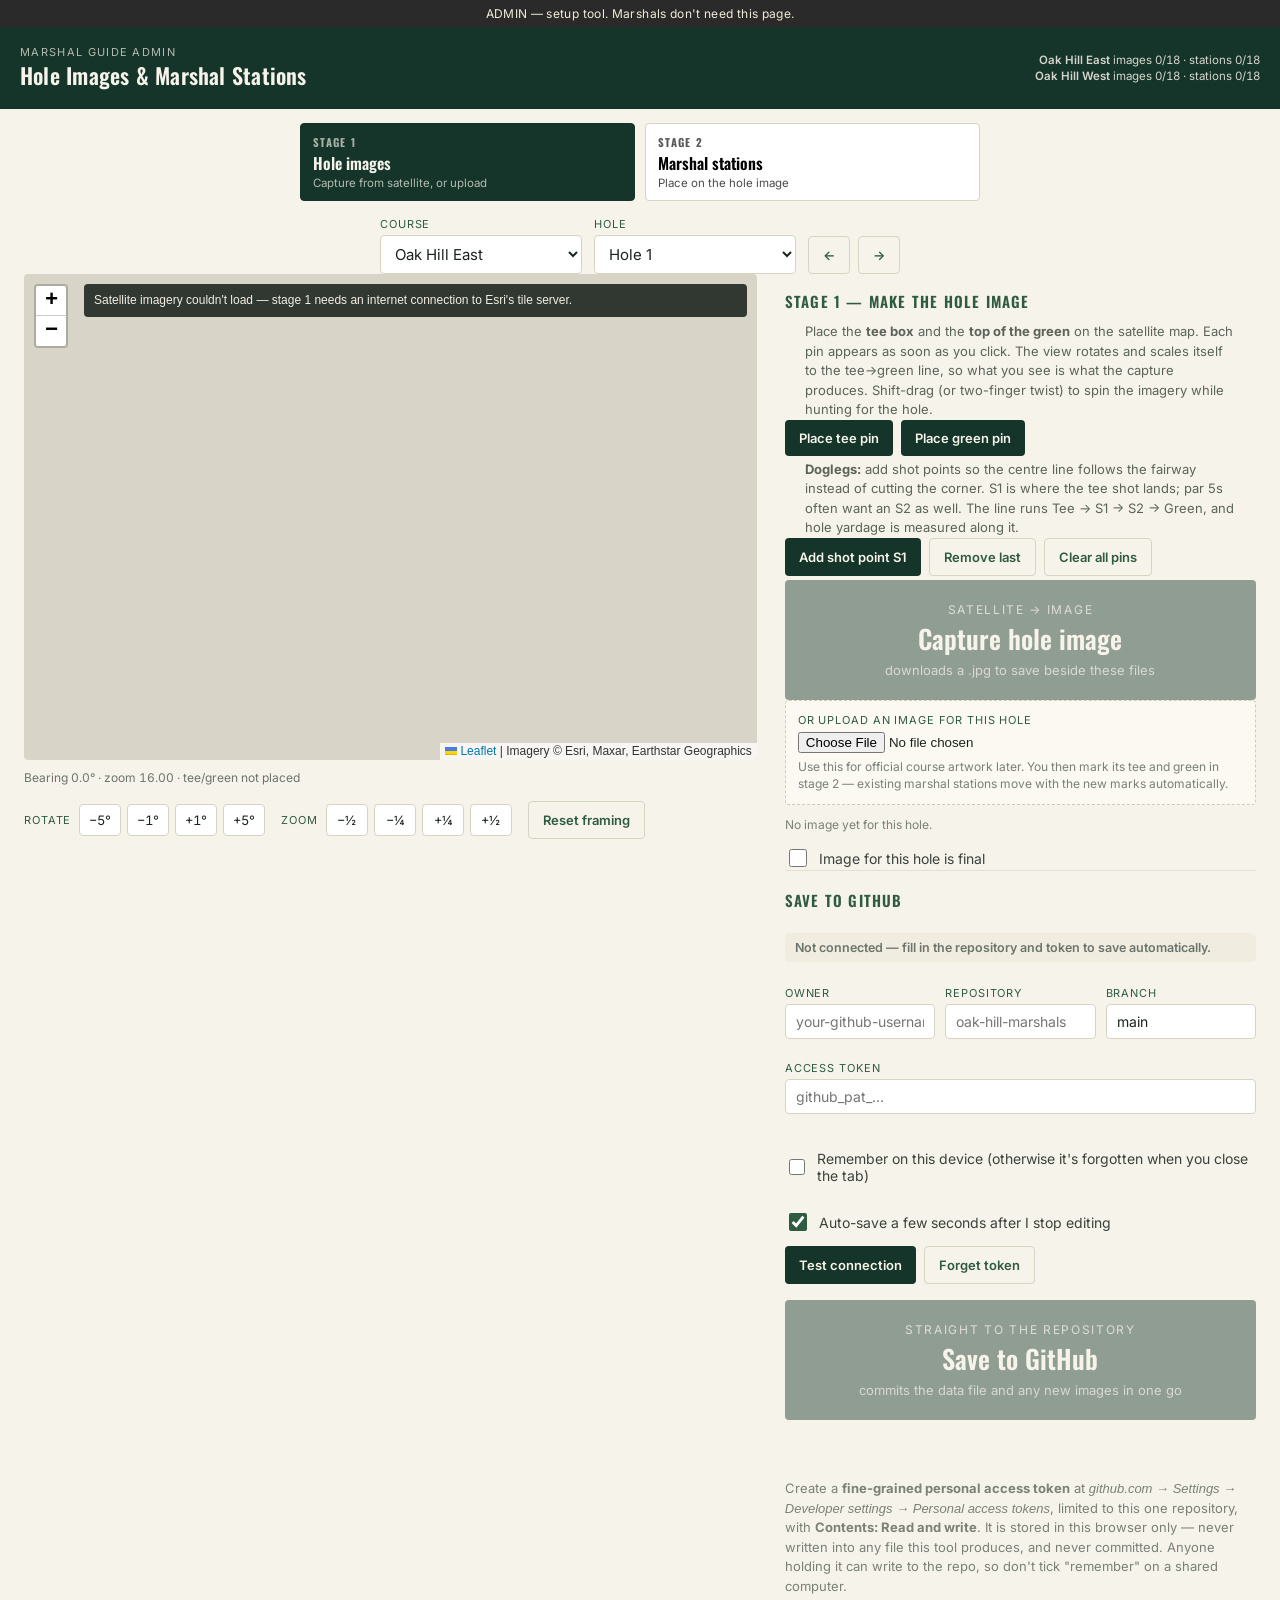
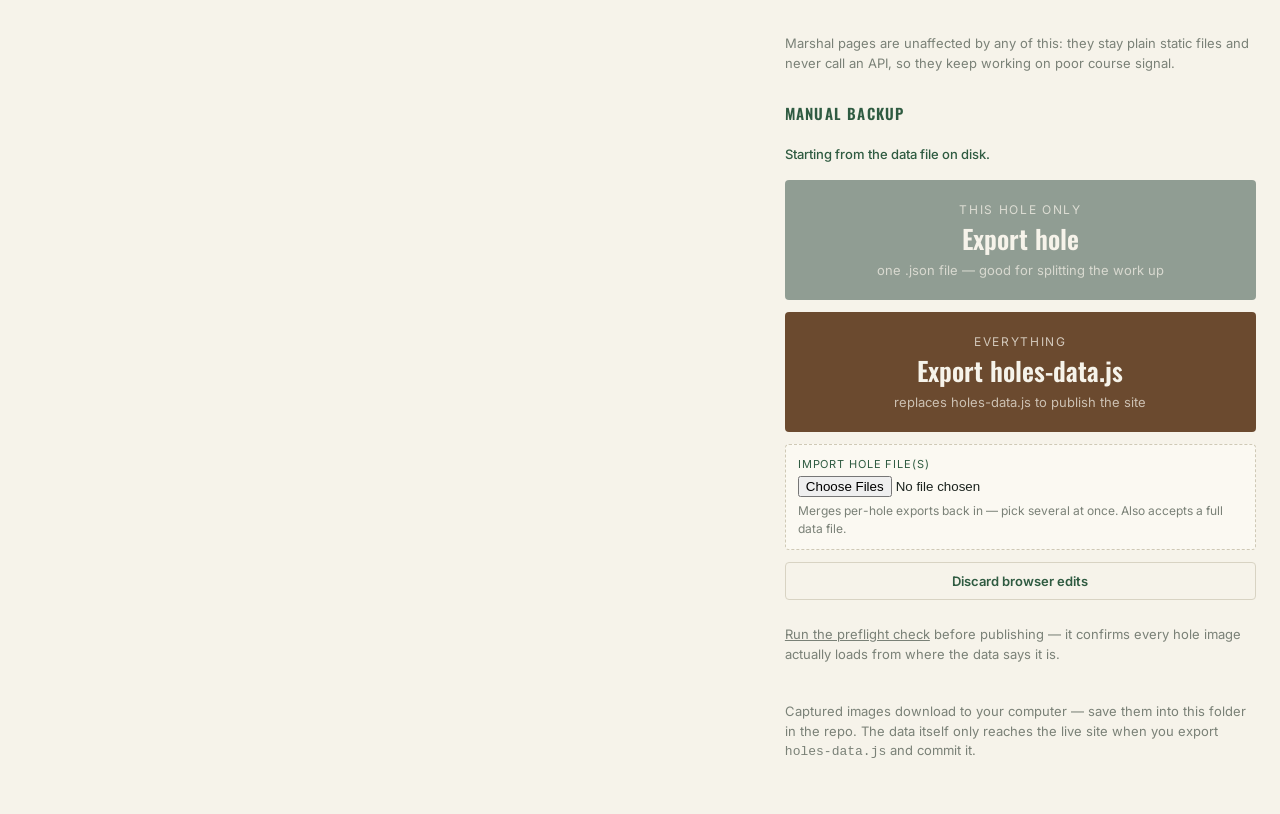
==== commit 93853600: "Add files via upload" ====
--- a/admin.html
+++ b/admin.html
@@ -7,8 +7,8 @@
 <meta name="robots" content="noindex, nofollow">
 <link rel="preconnect" href="https://fonts.googleapis.com">
 <link href="https://fonts.googleapis.com/css2?family=Oswald:wght@500;600;700&family=Inter:wght@400;500;600&display=swap" rel="stylesheet">
-<link rel="stylesheet" href="vendor/leaflet/leaflet.css"/>
-<link rel="stylesheet" href="css/style.css">
+<link rel="stylesheet" href="leaflet.css"/>
+<link rel="stylesheet" href="style.css">
 </head>
 <body class="admin-page">
 
@@ -130,7 +130,7 @@
   <button type="button" class="course-btn course-btn--east" id="capture-hole">
     <span class="course-btn__label">Satellite &rarr; image</span>
     <span class="course-btn__name">Capture hole image</span>
-    <span class="course-btn__meta">downloads a .jpg to save in images/holes/</span>
+    <span class="course-btn__meta">downloads a .jpg to save beside these files</span>
   </button>
 
   <label class="admin-import">
@@ -182,9 +182,59 @@
   </div>
 </section>
 
-<!-- Export / import -->
+<!-- Save straight to GitHub -->
+<section class="admin-panel admin-export gh-panel">
+  <h2 class="hole-info__heading">Save to GitHub</h2>
+  <p class="gh-unsaved" id="gh-unsaved"></p>
+
+  <div class="gh-grid">
+    <label>Owner<input type="text" id="gh-owner" placeholder="your-github-username" autocomplete="off"></label>
+    <label>Repository<input type="text" id="gh-repo" placeholder="oak-hill-marshals" autocomplete="off"></label>
+    <label>Branch<input type="text" id="gh-branch" placeholder="main" autocomplete="off"></label>
+  </div>
+
+  <label class="gh-token-row">
+    <span class="admin-import__label">Access token</span>
+    <input type="password" id="gh-token" placeholder="github_pat_…" autocomplete="off" spellcheck="false">
+  </label>
+  <label class="admin-check">
+    <input type="checkbox" id="gh-remember">
+    <span>Remember on this device (otherwise it's forgotten when you close the tab)</span>
+  </label>
+  <label class="admin-check">
+    <input type="checkbox" id="gh-autosave">
+    <span>Auto-save a few seconds after I stop editing</span>
+  </label>
+
+  <div class="admin-btn-row">
+    <button type="button" class="pager-btn" id="gh-test">Test connection</button>
+    <button type="button" class="pager-btn pager-btn--all" id="gh-forget">Forget token</button>
+  </div>
+
+  <button type="button" class="course-btn course-btn--east" id="gh-save">
+    <span class="course-btn__label">Straight to the repository</span>
+    <span class="course-btn__name">Save to GitHub</span>
+    <span class="course-btn__meta">commits the data file and any new images in one go</span>
+  </button>
+
+  <p class="admin-status gh-status" id="gh-status"></p>
+
+  <p class="hole-info__note">
+    Create a <strong>fine-grained personal access token</strong> at
+    <em>github.com → Settings → Developer settings → Personal access tokens</em>, limited to this
+    one repository, with <strong>Contents: Read and write</strong>. It is stored in this browser
+    only — never written into any file this tool produces, and never committed. Anyone holding it
+    can write to the repo, so don't tick "remember" on a shared computer.
+  </p>
+  <p class="hole-info__note">
+    Marshal pages are unaffected by any of this: they stay plain static files and never call an
+    API, so they keep working on poor course signal.
+  </p>
+</section>
+
+<!-- Manual export / import (still here as a backup) -->
 <section class="admin-panel admin-export">
-  <h2 class="hole-info__heading">Save your work</h2>
+  <h2 class="hole-info__heading">Manual backup</h2>
   <p class="admin-status" id="admin-status"></p>
 
   <button type="button" class="course-btn course-btn--east" id="export-hole">
@@ -196,7 +246,7 @@
   <button type="button" class="course-btn course-btn--west" id="export-all">
     <span class="course-btn__label">Everything</span>
     <span class="course-btn__name">Export holes-data.js</span>
-    <span class="course-btn__meta">replaces js/holes-data.js to publish the site</span>
+    <span class="course-btn__meta">replaces holes-data.js to publish the site</span>
   </button>
 
   <label class="admin-import">
@@ -215,7 +265,7 @@
   </p>
 
   <p class="hole-info__note">
-    Captured images download to your computer — save them into <code>images/holes/</code> in the
+    Captured images download to your computer — save them into this folder in the
     repo. The data itself only reaches the live site when you export
     <code>holes-data.js</code> and commit it.
   </p>
@@ -224,12 +274,13 @@
 </div><!-- /admin-layout__panels -->
 </div><!-- /admin-layout -->
 
-<script src="vendor/leaflet/leaflet.js"></script>
-<script src="vendor/leaflet/leaflet-rotate.js"></script>
-<script src="js/holes-data.js"></script>
-<script src="js/app.js"></script>
-<script src="js/capture.js"></script>
-<script src="js/admin.js"></script>
+<script src="leaflet.js"></script>
+<script src="leaflet-rotate.js"></script>
+<script src="holes-data.js"></script>
+<script src="app.js"></script>
+<script src="capture.js"></script>
+<script src="github-sync.js"></script>
+<script src="admin.js"></script>
 <script>
   if (!mapLibraryMissing('geo-map')) initAdmin();
 </script>
--- a/leaflet.css
+++ b/leaflet.css
@@ -0,0 +1,661 @@
+/* required styles */
+
+.leaflet-pane,
+.leaflet-tile,
+.leaflet-marker-icon,
+.leaflet-marker-shadow,
+.leaflet-tile-container,
+.leaflet-pane > svg,
+.leaflet-pane > canvas,
+.leaflet-zoom-box,
+.leaflet-image-layer,
+.leaflet-layer {
+	position: absolute;
+	left: 0;
+	top: 0;
+	}
+.leaflet-container {
+	overflow: hidden;
+	}
+.leaflet-tile,
+.leaflet-marker-icon,
+.leaflet-marker-shadow {
+	-webkit-user-select: none;
+	   -moz-user-select: none;
+	        user-select: none;
+	  -webkit-user-drag: none;
+	}
+/* Prevents IE11 from highlighting tiles in blue */
+.leaflet-tile::selection {
+	background: transparent;
+}
+/* Safari renders non-retina tile on retina better with this, but Chrome is worse */
+.leaflet-safari .leaflet-tile {
+	image-rendering: -webkit-optimize-contrast;
+	}
+/* hack that prevents hw layers "stretching" when loading new tiles */
+.leaflet-safari .leaflet-tile-container {
+	width: 1600px;
+	height: 1600px;
+	-webkit-transform-origin: 0 0;
+	}
+.leaflet-marker-icon,
+.leaflet-marker-shadow {
+	display: block;
+	}
+/* .leaflet-container svg: reset svg max-width decleration shipped in Joomla! (joomla.org) 3.x */
+/* .leaflet-container img: map is broken in FF if you have max-width: 100% on tiles */
+.leaflet-container .leaflet-overlay-pane svg {
+	max-width: none !important;
+	max-height: none !important;
+	}
+.leaflet-container .leaflet-marker-pane img,
+.leaflet-container .leaflet-shadow-pane img,
+.leaflet-container .leaflet-tile-pane img,
+.leaflet-container img.leaflet-image-layer,
+.leaflet-container .leaflet-tile {
+	max-width: none !important;
+	max-height: none !important;
+	width: auto;
+	padding: 0;
+	}
+
+.leaflet-container img.leaflet-tile {
+	/* See: https://bugs.chromium.org/p/chromium/issues/detail?id=600120 */
+	mix-blend-mode: plus-lighter;
+}
+
+.leaflet-container.leaflet-touch-zoom {
+	-ms-touch-action: pan-x pan-y;
+	touch-action: pan-x pan-y;
+	}
+.leaflet-container.leaflet-touch-drag {
+	-ms-touch-action: pinch-zoom;
+	/* Fallback for FF which doesn't support pinch-zoom */
+	touch-action: none;
+	touch-action: pinch-zoom;
+}
+.leaflet-container.leaflet-touch-drag.leaflet-touch-zoom {
+	-ms-touch-action: none;
+	touch-action: none;
+}
+.leaflet-container {
+	-webkit-tap-highlight-color: transparent;
+}
+.leaflet-container a {
+	-webkit-tap-highlight-color: rgba(51, 181, 229, 0.4);
+}
+.leaflet-tile {
+	filter: inherit;
+	visibility: hidden;
+	}
+.leaflet-tile-loaded {
+	visibility: inherit;
+	}
+.leaflet-zoom-box {
+	width: 0;
+	height: 0;
+	-moz-box-sizing: border-box;
+	     box-sizing: border-box;
+	z-index: 800;
+	}
+/* workaround for https://bugzilla.mozilla.org/show_bug.cgi?id=888319 */
+.leaflet-overlay-pane svg {
+	-moz-user-select: none;
+	}
+
+.leaflet-pane         { z-index: 400; }
+
+.leaflet-tile-pane    { z-index: 200; }
+.leaflet-overlay-pane { z-index: 400; }
+.leaflet-shadow-pane  { z-index: 500; }
+.leaflet-marker-pane  { z-index: 600; }
+.leaflet-tooltip-pane   { z-index: 650; }
+.leaflet-popup-pane   { z-index: 700; }
+
+.leaflet-map-pane canvas { z-index: 100; }
+.leaflet-map-pane svg    { z-index: 200; }
+
+.leaflet-vml-shape {
+	width: 1px;
+	height: 1px;
+	}
+.lvml {
+	behavior: url(#default#VML);
+	display: inline-block;
+	position: absolute;
+	}
+
+
+/* control positioning */
+
+.leaflet-control {
+	position: relative;
+	z-index: 800;
+	pointer-events: visiblePainted; /* IE 9-10 doesn't have auto */
+	pointer-events: auto;
+	}
+.leaflet-top,
+.leaflet-bottom {
+	position: absolute;
+	z-index: 1000;
+	pointer-events: none;
+	}
+.leaflet-top {
+	top: 0;
+	}
+.leaflet-right {
+	right: 0;
+	}
+.leaflet-bottom {
+	bottom: 0;
+	}
+.leaflet-left {
+	left: 0;
+	}
+.leaflet-control {
+	float: left;
+	clear: both;
+	}
+.leaflet-right .leaflet-control {
+	float: right;
+	}
+.leaflet-top .leaflet-control {
+	margin-top: 10px;
+	}
+.leaflet-bottom .leaflet-control {
+	margin-bottom: 10px;
+	}
+.leaflet-left .leaflet-control {
+	margin-left: 10px;
+	}
+.leaflet-right .leaflet-control {
+	margin-right: 10px;
+	}
+
+
+/* zoom and fade animations */
+
+.leaflet-fade-anim .leaflet-popup {
+	opacity: 0;
+	-webkit-transition: opacity 0.2s linear;
+	   -moz-transition: opacity 0.2s linear;
+	        transition: opacity 0.2s linear;
+	}
+.leaflet-fade-anim .leaflet-map-pane .leaflet-popup {
+	opacity: 1;
+	}
+.leaflet-zoom-animated {
+	-webkit-transform-origin: 0 0;
+	    -ms-transform-origin: 0 0;
+	        transform-origin: 0 0;
+	}
+svg.leaflet-zoom-animated {
+	will-change: transform;
+}
+
+.leaflet-zoom-anim .leaflet-zoom-animated {
+	-webkit-transition: -webkit-transform 0.25s cubic-bezier(0,0,0.25,1);
+	   -moz-transition:    -moz-transform 0.25s cubic-bezier(0,0,0.25,1);
+	        transition:         transform 0.25s cubic-bezier(0,0,0.25,1);
+	}
+.leaflet-zoom-anim .leaflet-tile,
+.leaflet-pan-anim .leaflet-tile {
+	-webkit-transition: none;
+	   -moz-transition: none;
+	        transition: none;
+	}
+
+.leaflet-zoom-anim .leaflet-zoom-hide {
+	visibility: hidden;
+	}
+
+
+/* cursors */
+
+.leaflet-interactive {
+	cursor: pointer;
+	}
+.leaflet-grab {
+	cursor: -webkit-grab;
+	cursor:    -moz-grab;
+	cursor:         grab;
+	}
+.leaflet-crosshair,
+.leaflet-crosshair .leaflet-interactive {
+	cursor: crosshair;
+	}
+.leaflet-popup-pane,
+.leaflet-control {
+	cursor: auto;
+	}
+.leaflet-dragging .leaflet-grab,
+.leaflet-dragging .leaflet-grab .leaflet-interactive,
+.leaflet-dragging .leaflet-marker-draggable {
+	cursor: move;
+	cursor: -webkit-grabbing;
+	cursor:    -moz-grabbing;
+	cursor:         grabbing;
+	}
+
+/* marker & overlays interactivity */
+.leaflet-marker-icon,
+.leaflet-marker-shadow,
+.leaflet-image-layer,
+.leaflet-pane > svg path,
+.leaflet-tile-container {
+	pointer-events: none;
+	}
+
+.leaflet-marker-icon.leaflet-interactive,
+.leaflet-image-layer.leaflet-interactive,
+.leaflet-pane > svg path.leaflet-interactive,
+svg.leaflet-image-layer.leaflet-interactive path {
+	pointer-events: visiblePainted; /* IE 9-10 doesn't have auto */
+	pointer-events: auto;
+	}
+
+/* visual tweaks */
+
+.leaflet-container {
+	background: #ddd;
+	outline-offset: 1px;
+	}
+.leaflet-container a {
+	color: #0078A8;
+	}
+.leaflet-zoom-box {
+	border: 2px dotted #38f;
+	background: rgba(255,255,255,0.5);
+	}
+
+
+/* general typography */
+.leaflet-container {
+	font-family: "Helvetica Neue", Arial, Helvetica, sans-serif;
+	font-size: 12px;
+	font-size: 0.75rem;
+	line-height: 1.5;
+	}
+
+
+/* general toolbar styles */
+
+.leaflet-bar {
+	box-shadow: 0 1px 5px rgba(0,0,0,0.65);
+	border-radius: 4px;
+	}
+.leaflet-bar a {
+	background-color: #fff;
+	border-bottom: 1px solid #ccc;
+	width: 26px;
+	height: 26px;
+	line-height: 26px;
+	display: block;
+	text-align: center;
+	text-decoration: none;
+	color: black;
+	}
+.leaflet-bar a,
+.leaflet-control-layers-toggle {
+	background-position: 50% 50%;
+	background-repeat: no-repeat;
+	display: block;
+	}
+.leaflet-bar a:hover,
+.leaflet-bar a:focus {
+	background-color: #f4f4f4;
+	}
+.leaflet-bar a:first-child {
+	border-top-left-radius: 4px;
+	border-top-right-radius: 4px;
+	}
+.leaflet-bar a:last-child {
+	border-bottom-left-radius: 4px;
+	border-bottom-right-radius: 4px;
+	border-bottom: none;
+	}
+.leaflet-bar a.leaflet-disabled {
+	cursor: default;
+	background-color: #f4f4f4;
+	color: #bbb;
+	}
+
+.leaflet-touch .leaflet-bar a {
+	width: 30px;
+	height: 30px;
+	line-height: 30px;
+	}
+.leaflet-touch .leaflet-bar a:first-child {
+	border-top-left-radius: 2px;
+	border-top-right-radius: 2px;
+	}
+.leaflet-touch .leaflet-bar a:last-child {
+	border-bottom-left-radius: 2px;
+	border-bottom-right-radius: 2px;
+	}
+
+/* zoom control */
+
+.leaflet-control-zoom-in,
+.leaflet-control-zoom-out {
+	font: bold 18px 'Lucida Console', Monaco, monospace;
+	text-indent: 1px;
+	}
+
+.leaflet-touch .leaflet-control-zoom-in, .leaflet-touch .leaflet-control-zoom-out  {
+	font-size: 22px;
+	}
+
+
+/* layers control */
+
+.leaflet-control-layers {
+	box-shadow: 0 1px 5px rgba(0,0,0,0.4);
+	background: #fff;
+	border-radius: 5px;
+	}
+.leaflet-control-layers-toggle {
+	background-image: url(images/layers.png);
+	width: 36px;
+	height: 36px;
+	}
+.leaflet-retina .leaflet-control-layers-toggle {
+	background-image: url(images/layers-2x.png);
+	background-size: 26px 26px;
+	}
+.leaflet-touch .leaflet-control-layers-toggle {
+	width: 44px;
+	height: 44px;
+	}
+.leaflet-control-layers .leaflet-control-layers-list,
+.leaflet-control-layers-expanded .leaflet-control-layers-toggle {
+	display: none;
+	}
+.leaflet-control-layers-expanded .leaflet-control-layers-list {
+	display: block;
+	position: relative;
+	}
+.leaflet-control-layers-expanded {
+	padding: 6px 10px 6px 6px;
+	color: #333;
+	background: #fff;
+	}
+.leaflet-control-layers-scrollbar {
+	overflow-y: scroll;
+	overflow-x: hidden;
+	padding-right: 5px;
+	}
+.leaflet-control-layers-selector {
+	margin-top: 2px;
+	position: relative;
+	top: 1px;
+	}
+.leaflet-control-layers label {
+	display: block;
+	font-size: 13px;
+	font-size: 1.08333em;
+	}
+.leaflet-control-layers-separator {
+	height: 0;
+	border-top: 1px solid #ddd;
+	margin: 5px -10px 5px -6px;
+	}
+
+/* Default icon URLs */
+.leaflet-default-icon-path { /* used only in path-guessing heuristic, see L.Icon.Default */
+	background-image: url(images/marker-icon.png);
+	}
+
+
+/* attribution and scale controls */
+
+.leaflet-container .leaflet-control-attribution {
+	background: #fff;
+	background: rgba(255, 255, 255, 0.8);
+	margin: 0;
+	}
+.leaflet-control-attribution,
+.leaflet-control-scale-line {
+	padding: 0 5px;
+	color: #333;
+	line-height: 1.4;
+	}
+.leaflet-control-attribution a {
+	text-decoration: none;
+	}
+.leaflet-control-attribution a:hover,
+.leaflet-control-attribution a:focus {
+	text-decoration: underline;
+	}
+.leaflet-attribution-flag {
+	display: inline !important;
+	vertical-align: baseline !important;
+	width: 1em;
+	height: 0.6669em;
+	}
+.leaflet-left .leaflet-control-scale {
+	margin-left: 5px;
+	}
+.leaflet-bottom .leaflet-control-scale {
+	margin-bottom: 5px;
+	}
+.leaflet-control-scale-line {
+	border: 2px solid #777;
+	border-top: none;
+	line-height: 1.1;
+	padding: 2px 5px 1px;
+	white-space: nowrap;
+	-moz-box-sizing: border-box;
+	     box-sizing: border-box;
+	background: rgba(255, 255, 255, 0.8);
+	text-shadow: 1px 1px #fff;
+	}
+.leaflet-control-scale-line:not(:first-child) {
+	border-top: 2px solid #777;
+	border-bottom: none;
+	margin-top: -2px;
+	}
+.leaflet-control-scale-line:not(:first-child):not(:last-child) {
+	border-bottom: 2px solid #777;
+	}
+
+.leaflet-touch .leaflet-control-attribution,
+.leaflet-touch .leaflet-control-layers,
+.leaflet-touch .leaflet-bar {
+	box-shadow: none;
+	}
+.leaflet-touch .leaflet-control-layers,
+.leaflet-touch .leaflet-bar {
+	border: 2px solid rgba(0,0,0,0.2);
+	background-clip: padding-box;
+	}
+
+
+/* popup */
+
+.leaflet-popup {
+	position: absolute;
+	text-align: center;
+	margin-bottom: 20px;
+	}
+.leaflet-popup-content-wrapper {
+	padding: 1px;
+	text-align: left;
+	border-radius: 12px;
+	}
+.leaflet-popup-content {
+	margin: 13px 24px 13px 20px;
+	line-height: 1.3;
+	font-size: 13px;
+	font-size: 1.08333em;
+	min-height: 1px;
+	}
+.leaflet-popup-content p {
+	margin: 17px 0;
+	margin: 1.3em 0;
+	}
+.leaflet-popup-tip-container {
+	width: 40px;
+	height: 20px;
+	position: absolute;
+	left: 50%;
+	margin-top: -1px;
+	margin-left: -20px;
+	overflow: hidden;
+	pointer-events: none;
+	}
+.leaflet-popup-tip {
+	width: 17px;
+	height: 17px;
+	padding: 1px;
+
+	margin: -10px auto 0;
+	pointer-events: auto;
+
+	-webkit-transform: rotate(45deg);
+	   -moz-transform: rotate(45deg);
+	    -ms-transform: rotate(45deg);
+	        transform: rotate(45deg);
+	}
+.leaflet-popup-content-wrapper,
+.leaflet-popup-tip {
+	background: white;
+	color: #333;
+	box-shadow: 0 3px 14px rgba(0,0,0,0.4);
+	}
+.leaflet-container a.leaflet-popup-close-button {
+	position: absolute;
+	top: 0;
+	right: 0;
+	border: none;
+	text-align: center;
+	width: 24px;
+	height: 24px;
+	font: 16px/24px Tahoma, Verdana, sans-serif;
+	color: #757575;
+	text-decoration: none;
+	background: transparent;
+	}
+.leaflet-container a.leaflet-popup-close-button:hover,
+.leaflet-container a.leaflet-popup-close-button:focus {
+	color: #585858;
+	}
+.leaflet-popup-scrolled {
+	overflow: auto;
+	}
+
+.leaflet-oldie .leaflet-popup-content-wrapper {
+	-ms-zoom: 1;
+	}
+.leaflet-oldie .leaflet-popup-tip {
+	width: 24px;
+	margin: 0 auto;
+
+	-ms-filter: "progid:DXImageTransform.Microsoft.Matrix(M11=0.70710678, M12=0.70710678, M21=-0.70710678, M22=0.70710678)";
+	filter: progid:DXImageTransform.Microsoft.Matrix(M11=0.70710678, M12=0.70710678, M21=-0.70710678, M22=0.70710678);
+	}
+
+.leaflet-oldie .leaflet-control-zoom,
+.leaflet-oldie .leaflet-control-layers,
+.leaflet-oldie .leaflet-popup-content-wrapper,
+.leaflet-oldie .leaflet-popup-tip {
+	border: 1px solid #999;
+	}
+
+
+/* div icon */
+
+.leaflet-div-icon {
+	background: #fff;
+	border: 1px solid #666;
+	}
+
+
+/* Tooltip */
+/* Base styles for the element that has a tooltip */
+.leaflet-tooltip {
+	position: absolute;
+	padding: 6px;
+	background-color: #fff;
+	border: 1px solid #fff;
+	border-radius: 3px;
+	color: #222;
+	white-space: nowrap;
+	-webkit-user-select: none;
+	-moz-user-select: none;
+	-ms-user-select: none;
+	user-select: none;
+	pointer-events: none;
+	box-shadow: 0 1px 3px rgba(0,0,0,0.4);
+	}
+.leaflet-tooltip.leaflet-interactive {
+	cursor: pointer;
+	pointer-events: auto;
+	}
+.leaflet-tooltip-top:before,
+.leaflet-tooltip-bottom:before,
+.leaflet-tooltip-left:before,
+.leaflet-tooltip-right:before {
+	position: absolute;
+	pointer-events: none;
+	border: 6px solid transparent;
+	background: transparent;
+	content: "";
+	}
+
+/* Directions */
+
+.leaflet-tooltip-bottom {
+	margin-top: 6px;
+}
+.leaflet-tooltip-top {
+	margin-top: -6px;
+}
+.leaflet-tooltip-bottom:before,
+.leaflet-tooltip-top:before {
+	left: 50%;
+	margin-left: -6px;
+	}
+.leaflet-tooltip-top:before {
+	bottom: 0;
+	margin-bottom: -12px;
+	border-top-color: #fff;
+	}
+.leaflet-tooltip-bottom:before {
+	top: 0;
+	margin-top: -12px;
+	margin-left: -6px;
+	border-bottom-color: #fff;
+	}
+.leaflet-tooltip-left {
+	margin-left: -6px;
+}
+.leaflet-tooltip-right {
+	margin-left: 6px;
+}
+.leaflet-tooltip-left:before,
+.leaflet-tooltip-right:before {
+	top: 50%;
+	margin-top: -6px;
+	}
+.leaflet-tooltip-left:before {
+	right: 0;
+	margin-right: -12px;
+	border-left-color: #fff;
+	}
+.leaflet-tooltip-right:before {
+	left: 0;
+	margin-left: -12px;
+	border-right-color: #fff;
+	}
+
+/* Printing */
+
+@media print {
+	/* Prevent printers from removing background-images of controls. */
+	.leaflet-control {
+		-webkit-print-color-adjust: exact;
+		print-color-adjust: exact;
+		}
+	}
--- a/style.css
+++ b/style.css
@@ -0,0 +1,1045 @@
+/* ============================================================
+   Oak Hill Marshal Guide
+   Palette: fairway green #16352A, turf #2F5B41, cream #F6F3EA,
+            brass #B5904D, flag red #C0392B, ink #1B231E
+   Display type: Oswald (condensed, scoreboard feel)
+   Body type: Inter
+   ============================================================ */
+
+:root {
+  --fairway: #16352A;
+  --turf: #2F5B41;
+  --cream: #F6F3EA;
+  --brass: #B5904D;
+  --flag: #C0392B;
+  --ink: #1B231E;
+  --west-accent: #6B4A2F; /* warmer, earthier accent for West course */
+
+  --radius: 4px;
+}
+
+* { box-sizing: border-box; }
+
+html, body {
+  margin: 0;
+  padding: 0;
+  background: var(--cream);
+  color: var(--ink);
+  font-family: 'Inter', -apple-system, BlinkMacSystemFont, sans-serif;
+  -webkit-tap-highlight-color: transparent;
+}
+
+h1, h2 {
+  font-family: 'Oswald', sans-serif;
+  letter-spacing: 0.01em;
+  margin: 0;
+}
+
+a { text-decoration: none; color: inherit; }
+
+@media (prefers-reduced-motion: reduce) {
+  * { animation: none !important; transition: none !important; }
+}
+
+/* ---------- Ribbon (top accent bar, like a flagstick pennant) ---------- */
+.ribbon {
+  height: 6px;
+  background: repeating-linear-gradient(
+    90deg,
+    var(--fairway) 0px, var(--fairway) 24px,
+    var(--brass) 24px, var(--brass) 32px
+  );
+}
+
+/* ---------- Welcome page ---------- */
+.welcome {
+  max-width: 560px;
+  margin: 0 auto;
+  padding: 40px 24px 24px;
+  text-align: center;
+}
+
+.badge-row { margin-bottom: 18px; }
+
+.year-badge {
+  display: inline-block;
+  background: var(--fairway);
+  color: var(--cream);
+  font-family: 'Oswald', sans-serif;
+  font-weight: 600;
+  font-size: 14px;
+  letter-spacing: 0.12em;
+  padding: 6px 16px;
+  border-radius: 999px;
+}
+
+.event-title {
+  font-size: clamp(28px, 8vw, 40px);
+  font-weight: 700;
+  color: var(--fairway);
+  line-height: 1.1;
+}
+
+.venue-line {
+  margin-top: 10px;
+  font-size: 15px;
+  color: var(--turf);
+  font-weight: 500;
+}
+
+.divider {
+  width: 56px;
+  height: 3px;
+  background: var(--brass);
+  margin: 24px auto;
+  border-radius: 2px;
+}
+
+.welcome-copy {
+  font-size: 16px;
+  line-height: 1.6;
+  color: #3a423c;
+  margin: 0 auto 32px;
+}
+
+.course-picker {
+  display: flex;
+  flex-direction: column;
+  gap: 14px;
+}
+
+.course-btn {
+  display: flex;
+  flex-direction: column;
+  align-items: center;
+  justify-content: center;
+  padding: 22px 16px;
+  border-radius: var(--radius);
+  color: var(--cream);
+  position: relative;
+  transition: transform 0.15s ease;
+  border: none;
+  cursor: pointer;
+  font: inherit;
+  width: 100%;
+}
+.course-btn:active { transform: scale(0.98); }
+
+.course-btn--east { background: var(--fairway); }
+.course-btn--west { background: var(--west-accent); }
+
+.course-btn__label {
+  font-size: 12px;
+  letter-spacing: 0.14em;
+  text-transform: uppercase;
+  opacity: 0.75;
+}
+.course-btn__name {
+  font-family: 'Oswald', sans-serif;
+  font-size: 26px;
+  font-weight: 600;
+  margin-top: 2px;
+}
+.course-btn__meta {
+  font-size: 13px;
+  opacity: 0.7;
+  margin-top: 4px;
+}
+
+.footnote {
+  margin-top: 28px;
+  font-size: 13px;
+  color: #6b756e;
+}
+
+.site-footer {
+  text-align: center;
+  padding: 24px 16px 40px;
+  font-size: 12px;
+  color: #8a9187;
+}
+
+/* ---------- Course header (shared East/West theming) ---------- */
+.course-header, .hole-header, .admin-header {
+  display: flex;
+  align-items: center;
+  gap: 14px;
+  padding: 18px 20px;
+  background: var(--fairway);
+  color: var(--cream);
+}
+.theme-west .course-header,
+.theme-west .hole-header {
+  background: var(--west-accent);
+}
+
+.back-link {
+  font-size: 22px;
+  line-height: 1;
+  padding: 6px 10px;
+  margin-left: -10px;
+  border-radius: 999px;
+}
+.back-link:active { background: rgba(255,255,255,0.15); }
+
+.course-header__eyebrow, .hole-header__eyebrow, .admin-header__eyebrow {
+  display: block;
+  font-size: 11px;
+  letter-spacing: 0.12em;
+  text-transform: uppercase;
+  opacity: 0.7;
+}
+.course-header__title, .hole-header__title, .admin-header__title {
+  font-size: 22px;
+  font-weight: 600;
+}
+.hole-header__text, .admin-header__text { flex: 1; min-width: 0; }
+.hole-flag {
+  font-family: 'Oswald', sans-serif;
+  font-size: 13px;
+  font-weight: 500;
+  background: rgba(255,255,255,0.14);
+  padding: 4px 10px;
+  border-radius: 999px;
+  white-space: nowrap;
+}
+
+/* ---------- Hole grid (tee-marker style buttons) ---------- */
+.hole-grid-wrap {
+  max-width: 520px;
+  margin: 0 auto;
+  padding: 20px 16px 8px;
+}
+
+.hole-grid-instructions {
+  font-size: 14px;
+  color: #5b6459;
+  text-align: center;
+  margin: 4px 0 18px;
+}
+
+.hole-grid {
+  display: grid;
+  grid-template-columns: repeat(3, 1fr);
+  gap: 12px;
+}
+@media (min-width: 420px) {
+  .hole-grid { grid-template-columns: repeat(4, 1fr); }
+}
+
+.hole-tile {
+  aspect-ratio: 1;
+  border-radius: 50%;
+  background: var(--fairway);
+  color: var(--cream);
+  display: flex;
+  flex-direction: column;
+  align-items: center;
+  justify-content: center;
+  border: 3px solid var(--brass);
+  transition: transform 0.12s ease;
+}
+.theme-west .hole-tile { background: var(--west-accent); }
+.hole-tile:active { transform: scale(0.93); }
+
+.hole-tile__number {
+  font-family: 'Oswald', sans-serif;
+  font-size: 26px;
+  font-weight: 700;
+  line-height: 1;
+}
+.hole-tile__label {
+  font-size: 9px;
+  letter-spacing: 0.1em;
+  text-transform: uppercase;
+  opacity: 0.7;
+  margin-top: 2px;
+}
+
+/* ---------- Hole detail / map page ---------- */
+/* The map's shape follows the hole's orientation: tall on phones (hole runs
+   bottom-to-top) and wide on computers (hole runs left-to-right). The 700px
+   breakpoint must match WIDE_LAYOUT_MIN_PX in js/app.js. */
+.map-frame {
+  position: relative;
+  width: 100%;
+}
+
+#map, #geo-map, #img-map {
+  width: 100%;
+  height: 60vh;
+  min-height: 340px;
+  background: #d8d4c8;
+}
+
+@media (min-width: 700px) {
+  .map-frame {
+    max-width: 1100px;
+    margin: 0 auto;
+    padding: 0 16px;
+  }
+  #map, #geo-map, #img-map {
+    height: 56vh;
+    min-height: 380px;
+    border-radius: var(--radius);
+  }
+}
+
+/* Admin's "phone" preview: squeeze the map to a portrait, phone-ish frame
+   so the framing shown is the framing marshals will actually get. */
+/* Admin's phone preview: constrain to a portrait, phone-shaped frame. */
+.map-frame--narrow .map-frame,
+.map-frame--narrow #img-map {
+  max-width: 420px;
+  margin: 0 auto;
+}
+.map-frame--narrow #img-map {
+  height: 64vh;
+  min-height: 420px;
+}
+
+.map-recenter {
+  position: absolute;
+  right: 14px;
+  bottom: 14px;
+  z-index: 500;
+  font: inherit;
+  font-size: 12.5px;
+  font-weight: 600;
+  padding: 8px 12px;
+  border: none;
+  border-radius: 999px;
+  background: rgba(22,53,42,0.9);
+  color: var(--cream);
+  cursor: pointer;
+  box-shadow: 0 1px 4px rgba(0,0,0,0.35);
+}
+.theme-west .map-recenter { background: rgba(107,74,47,0.92); }
+@media (min-width: 700px) {
+  .map-recenter { right: 30px; }
+}
+
+/* Tee / green endpoint markers */
+.hole-endpoint__mark {
+  display: flex;
+  align-items: center;
+  justify-content: center;
+  width: 24px;
+  height: 24px;
+  border-radius: 50%;
+  font-family: 'Oswald', sans-serif;
+  font-size: 13px;
+  font-weight: 700;
+  box-shadow: 0 1px 3px rgba(0,0,0,0.45);
+}
+.hole-endpoint__mark--tee {
+  background: var(--cream);
+  color: var(--fairway);
+  border: 2px solid var(--fairway);
+}
+.hole-endpoint__mark--green {
+  background: var(--turf);
+  color: var(--cream);
+  border: 2px solid var(--cream);
+}
+
+/* Shown inside #map when Leaflet itself failed to load */
+.map-message {
+  display: flex;
+  align-items: center;
+  justify-content: center;
+  background: #e8e4d8;
+  padding: 20px;
+}
+.map-message__inner {
+  max-width: 340px;
+  text-align: center;
+  font-size: 13.5px;
+  line-height: 1.5;
+  color: #5b6459;
+}
+.map-message__inner strong {
+  display: block;
+  margin-bottom: 6px;
+  color: var(--flag);
+}
+.map-message__inner code {
+  background: #fff;
+  padding: 1px 4px;
+  border-radius: 3px;
+}
+
+/* Shown over the map when satellite tiles can't be reached. Anchored to the
+   top so it never collides with the Recentre button in the bottom corner. */
+.map-offline-note {
+  position: absolute;
+  left: 60px;
+  right: 10px;
+  top: 10px;
+  z-index: 450;
+  background: rgba(27,35,30,0.88);
+  color: #f2eee2;
+  font-size: 12px;
+  line-height: 1.45;
+  padding: 8px 10px;
+  border-radius: var(--radius);
+  pointer-events: none;
+}
+
+.marshal-pin__dot {
+  display: block;
+  width: 18px;
+  height: 18px;
+  border-radius: 50% 50% 50% 0;
+  background: var(--flag);
+  border: 2px solid var(--cream);
+  transform: rotate(-45deg);
+  box-shadow: 0 1px 3px rgba(0,0,0,0.4);
+}
+
+.marshal-pin__num {
+  display: flex;
+  align-items: center;
+  justify-content: center;
+  width: 24px;
+  height: 24px;
+  border-radius: 50%;
+  background: var(--flag);
+  color: #fff;
+  border: 2px solid var(--cream);
+  font-family: 'Oswald', sans-serif;
+  font-size: 13px;
+  font-weight: 700;
+  box-shadow: 0 1px 3px rgba(0,0,0,0.4);
+}
+
+.hole-info {
+  max-width: 560px;
+  margin: 0 auto;
+  padding: 18px 20px 8px;
+}
+
+.hole-info__heading {
+  font-size: 15px;
+  font-weight: 600;
+  text-transform: uppercase;
+  letter-spacing: 0.08em;
+  color: var(--turf);
+  margin-bottom: 10px;
+}
+
+.marshal-list {
+  list-style: none;
+  margin: 0 0 14px;
+  padding: 0;
+  display: flex;
+  flex-direction: column;
+  gap: 8px;
+}
+.marshal-list__item {
+  display: flex;
+  align-items: flex-start;
+  gap: 10px;
+  background: #fff;
+  border: 1px solid #e4e0d3;
+  border-radius: var(--radius);
+  padding: 10px 12px;
+  font-size: 14.5px;
+}
+.marshal-list__num {
+  flex-shrink: 0;
+  width: 22px;
+  height: 22px;
+  border-radius: 50%;
+  background: var(--flag);
+  color: #fff;
+  font-size: 12px;
+  font-weight: 700;
+  display: flex;
+  align-items: center;
+  justify-content: center;
+}
+
+.hole-info__note {
+  font-size: 13px;
+  color: #7a8177;
+  line-height: 1.5;
+}
+
+.hole-pager {
+  max-width: 560px;
+  margin: 0 auto;
+  padding: 8px 20px 32px;
+  display: flex;
+  align-items: center;
+  justify-content: space-between;
+  gap: 8px;
+}
+
+.pager-btn {
+  font-size: 13px;
+  font-weight: 600;
+  padding: 10px 14px;
+  border-radius: var(--radius);
+  background: var(--fairway);
+  color: var(--cream);
+  white-space: nowrap;
+  border: none;
+  cursor: pointer;
+  font-family: inherit;
+}
+.theme-west .pager-btn { background: var(--west-accent); }
+.pager-btn--all {
+  background: transparent;
+  color: var(--turf);
+  border: 1px solid #d8d3c3;
+}
+
+/* ============================================================
+   Admin — hole/marshal spot editor (not linked from marshal nav)
+   ============================================================ */
+
+.admin-banner {
+  background: #2a2a2a;
+  color: #f0ead9;
+  font-size: 12px;
+  text-align: center;
+  padding: 6px 10px;
+  letter-spacing: 0.03em;
+}
+
+.admin-controls {
+  max-width: 560px;
+  margin: 0 auto;
+  padding: 16px 20px 0;
+  display: flex;
+  flex-wrap: wrap;
+  align-items: flex-end;
+  gap: 12px;
+}
+.admin-controls label {
+  display: flex;
+  flex-direction: column;
+  font-size: 11px;
+  letter-spacing: 0.08em;
+  text-transform: uppercase;
+  color: var(--turf);
+  gap: 4px;
+  flex: 1;
+  min-width: 120px;
+}
+.admin-controls select {
+  font: inherit;
+  font-size: 15px;
+  padding: 8px 10px;
+  border-radius: var(--radius);
+  border: 1px solid #d8d3c3;
+  background: #fff;
+  color: var(--ink);
+}
+.admin-nav-btns {
+  display: flex;
+  gap: 8px;
+}
+
+.admin-instructions {
+  max-width: 560px;
+  margin: 10px auto 0;
+  padding: 0 20px;
+  font-size: 13px;
+  color: #5b6459;
+  line-height: 1.5;
+}
+
+.admin-panel {
+  max-width: 560px;
+  margin: 0 auto;
+  padding: 16px 20px 0;
+}
+
+.admin-panel__row {
+  display: flex;
+  flex-wrap: wrap;
+  align-items: center;
+  justify-content: space-between;
+  gap: 10px;
+  margin-bottom: 16px;
+}
+
+.admin-hole-meta {
+  font-size: 12px;
+  color: #7a8177;
+  font-variant-numeric: tabular-nums;
+}
+
+.admin-spot-row {
+  align-items: center;
+}
+.admin-spot-fields {
+  flex: 1;
+  min-width: 0;
+  display: flex;
+  flex-direction: column;
+  gap: 6px;
+}
+.admin-spot-label {
+  font: inherit;
+  font-size: 14px;
+  padding: 6px 8px;
+  border-radius: var(--radius);
+  border: 1px solid #d8d3c3;
+  width: 100%;
+}
+.admin-spot-radius {
+  display: flex;
+  align-items: center;
+  gap: 8px;
+  font-size: 12px;
+  color: #5b6459;
+}
+.admin-radius-btn {
+  width: 26px;
+  height: 26px;
+  border-radius: 50%;
+  border: 1px solid #d8d3c3;
+  background: #fff;
+  font-size: 16px;
+  line-height: 1;
+  cursor: pointer;
+}
+.admin-spot-remove {
+  flex-shrink: 0;
+  width: 26px;
+  height: 26px;
+  border-radius: 50%;
+  border: none;
+  background: #f1ece0;
+  color: var(--flag);
+  font-size: 16px;
+  line-height: 1;
+  cursor: pointer;
+}
+
+.admin-export {
+  margin-bottom: 40px;
+  display: flex;
+  flex-direction: column;
+  gap: 12px;
+}
+
+/* ---------- Admin: draft-vs-file conflict notice ---------- */
+.draft-conflict {
+  max-width: 980px;
+  margin: 14px auto 0;
+  padding: 13px 15px;
+  background: #fdf3e7;
+  border: 1px solid #e6d3b3;
+  border-left: 4px solid var(--brass);
+  border-radius: var(--radius);
+  display: flex;
+  flex-wrap: wrap;
+  align-items: center;
+  gap: 10px 14px;
+}
+.draft-conflict__text {
+  flex: 1;
+  min-width: 240px;
+  margin: 0;
+  font-size: 13.5px;
+  line-height: 1.5;
+  color: #6a5533;
+}
+.draft-conflict__text code {
+  background: #fff;
+  padding: 1px 4px;
+  border-radius: 3px;
+}
+.draft-conflict__actions { display: flex; gap: 8px; flex-wrap: wrap; }
+
+/* An author `display` rule beats the UA stylesheet's [hidden]{display:none},
+   so anything toggled via the hidden attribute needs this guard. */
+[hidden] { display: none !important; }
+
+/* ---------- Admin: two-column workspace on wide screens ----------
+   Mapping 36 holes means a lot of small adjustments, so on a desktop the
+   map stays put on the left while the step controls scroll on the right. */
+@media (min-width: 1040px) {
+  .admin-layout {
+    display: grid;
+    grid-template-columns: minmax(0, 1.4fr) minmax(360px, 0.9fr);
+    gap: 0 28px;
+    align-items: start;
+    max-width: 1560px;
+    margin: 0 auto;
+    padding: 0 24px;
+  }
+  .admin-layout__map { position: sticky; top: 14px; }
+  .admin-layout .map-frame { max-width: none; margin: 0; padding: 0; }
+  /* Sized so the framing controls underneath stay above the fold on a
+     laptop screen -- you shouldn't have to scroll to nudge rotation. */
+  .admin-layout__map #map,
+  .admin-layout__map #geo-map,
+  .admin-layout__map #img-map { height: 54vh; min-height: 380px; }
+  .admin-layout .admin-preview-row,
+  .admin-layout .framing-readout,
+  .admin-layout .admin-panel {
+    max-width: none;
+    margin-left: 0;
+    margin-right: 0;
+    padding-left: 0;
+    padding-right: 0;
+  }
+  .admin-layout .admin-warning { max-width: none; }
+  .admin-layout__panels { padding-bottom: 40px; }
+}
+
+/* ---------- Admin: step tabs ---------- */
+.admin-steps {
+  max-width: 720px;
+  margin: 0 auto;
+  padding: 14px 20px 0;
+  display: flex;
+  gap: 10px;
+}
+.admin-step-tab {
+  flex: 1;
+  display: flex;
+  flex-direction: column;
+  align-items: flex-start;
+  gap: 1px;
+  padding: 10px 12px;
+  border: 1px solid #d8d3c3;
+  border-radius: var(--radius);
+  background: #fff;
+  font: inherit;
+  text-align: left;
+  cursor: pointer;
+}
+.admin-step-tab.is-active {
+  background: var(--fairway);
+  border-color: var(--fairway);
+  color: var(--cream);
+}
+.admin-step-tab__num {
+  font-family: 'Oswald', sans-serif;
+  font-size: 11px;
+  font-weight: 700;
+  letter-spacing: 0.1em;
+  opacity: 0.65;
+}
+.admin-step-tab__label {
+  font-family: 'Oswald', sans-serif;
+  font-size: 16px;
+  font-weight: 600;
+}
+.admin-step-tab__hint { font-size: 11.5px; opacity: 0.7; }
+
+/* ---------- Admin: preview toggle ---------- */
+.admin-preview-row {
+  max-width: 720px;
+  margin: 14px auto 10px;
+  padding: 0 20px;
+  display: flex;
+  flex-wrap: wrap;
+  align-items: center;
+  gap: 10px;
+}
+.admin-preview-row__label {
+  font-size: 11px;
+  letter-spacing: 0.08em;
+  text-transform: uppercase;
+  color: var(--turf);
+}
+.admin-toggle-group { display: flex; gap: 6px; flex-wrap: wrap; }
+.admin-toggle {
+  font: inherit;
+  font-size: 12.5px;
+  padding: 7px 11px;
+  border: 1px solid #d8d3c3;
+  border-radius: 999px;
+  background: #fff;
+  color: var(--turf);
+  cursor: pointer;
+}
+.admin-toggle.is-active {
+  background: var(--turf);
+  border-color: var(--turf);
+  color: var(--cream);
+}
+
+/* ---------- Admin: framing readout + controls ---------- */
+.framing-readout {
+  max-width: 720px;
+  margin: 10px auto 0;
+  padding: 0 20px;
+  font-size: 12px;
+  color: #6b756e;
+  font-variant-numeric: tabular-nums;
+}
+
+.admin-framing {
+  display: flex;
+  flex-wrap: wrap;
+  align-items: center;
+  gap: 10px 16px;
+}
+.admin-framing__group {
+  display: flex;
+  align-items: center;
+  gap: 6px;
+}
+.admin-framing__label {
+  font-size: 11px;
+  letter-spacing: 0.08em;
+  text-transform: uppercase;
+  color: var(--turf);
+  margin-right: 2px;
+}
+.admin-mini-btn {
+  font: inherit;
+  font-size: 13px;
+  font-variant-numeric: tabular-nums;
+  min-width: 42px;
+  padding: 7px 8px;
+  border: 1px solid #d8d3c3;
+  border-radius: var(--radius);
+  background: #fff;
+  color: var(--ink);
+  cursor: pointer;
+}
+.admin-mini-btn:active { background: #efeade; }
+
+/* ---------- Admin: panels & misc ---------- */
+.admin-panel {
+  max-width: 720px;
+  margin: 0 auto;
+  padding: 16px 20px 0;
+}
+
+.admin-btn-row {
+  display: flex;
+  flex-wrap: wrap;
+  gap: 8px;
+  margin-bottom: 4px;
+}
+
+.admin-check {
+  display: flex;
+  align-items: center;
+  gap: 9px;
+  margin-top: 14px;
+  font-size: 14px;
+  color: #3a423c;
+  cursor: pointer;
+}
+.admin-check input { width: 18px; height: 18px; accent-color: var(--turf); }
+
+.admin-warning {
+  background: #fdf3e7;
+  border: 1px solid #e6d3b3;
+  border-left: 4px solid var(--brass);
+  border-radius: var(--radius);
+  padding: 11px 13px;
+  font-size: 13.5px;
+  line-height: 1.5;
+  color: #6a5533;
+  max-width: 720px;
+  margin: 10px auto 0;
+}
+
+.admin-status {
+  min-height: 18px;
+  font-size: 13px;
+  color: var(--turf);
+  font-weight: 500;
+  margin: 0 0 4px;
+}
+
+.admin-progress {
+  display: flex;
+  flex-direction: column;
+  gap: 2px;
+  font-size: 11.5px;
+  opacity: 0.85;
+  text-align: right;
+  font-variant-numeric: tabular-nums;
+}
+.admin-progress__row strong { font-weight: 600; }
+
+.admin-import {
+  display: flex;
+  flex-direction: column;
+  gap: 5px;
+  padding: 12px;
+  border: 1px dashed #cfc9b6;
+  border-radius: var(--radius);
+  background: #fbf9f2;
+}
+.admin-import__label {
+  font-size: 11px;
+  letter-spacing: 0.08em;
+  text-transform: uppercase;
+  color: var(--turf);
+}
+.admin-import__hint { font-size: 12px; color: #7a8177; line-height: 1.45; }
+
+.admin-page .course-btn:disabled {
+  opacity: 0.45;
+  cursor: not-allowed;
+}
+
+.pager-btn.is-active {
+  background: var(--flag);
+  color: #fff;
+  border-color: var(--flag);
+}
+
+/* Empty-state row inside a marshal list */
+.marshal-list__item--empty {
+  color: #7a8177;
+  font-size: 13.5px;
+  justify-content: center;
+  background: #fbf9f2;
+}
+
+/* Hole tiles with no data yet */
+.hole-tile--pending { opacity: 0.55; }
+
+/* ---------- Stage 2: station position readout ---------- */
+.admin-spot-pos {
+  font-size: 11.5px;
+  color: #7a8177;
+  font-variant-numeric: tabular-nums;
+  margin-right: auto;
+}
+.admin-spot-radius { flex-wrap: wrap; }
+
+/* Sub-line under a station's description on the marshal page */
+.marshal-list__meta {
+  display: block;
+  font-size: 12px;
+  color: #7a8177;
+  margin-top: 2px;
+  font-variant-numeric: tabular-nums;
+}
+
+/* The hole image sits on a dark ground so letterboxing reads as deliberate */
+#img-map, .hole-page #map { background: #23281f; }
+
+/* ---------- Course grid: setup states ---------- */
+/* Amber = image captured, marshal stations still to place. Distinct from
+   fully-pending so setup progress is legible at a glance. */
+.hole-tile--no-stations {
+  opacity: 0.9;
+  border-color: var(--brass);
+  background: #6b5a2f;
+}
+.theme-west .hole-tile--no-stations { background: #6b5a2f; }
+
+.grid-summary {
+  margin: 20px auto 0;
+  max-width: 480px;
+  padding: 11px 13px;
+  background: #fdf3e7;
+  border: 1px solid #e6d3b3;
+  border-left: 4px solid var(--brass);
+  border-radius: var(--radius);
+  font-size: 13px;
+  line-height: 1.5;
+  color: #6a5533;
+  font-variant-numeric: tabular-nums;
+}
+
+/* ---------- Preflight check rows ---------- */
+.pf-row { align-items: center; gap: 10px; }
+.pf-badge {
+  flex-shrink: 0;
+  width: 22px; height: 22px;
+  border-radius: 50%;
+  display: flex; align-items: center; justify-content: center;
+  font-weight: 700; font-size: 12px; color: #fff;
+  background: #9aa39b;
+}
+.pf-hole {
+  flex-shrink: 0;
+  min-width: 62px;
+  font-family: 'Oswald', sans-serif;
+  font-weight: 600;
+}
+.pf-detail { font-size: 13px; line-height: 1.45; color: #4a534b; }
+.pf-row--ready       .pf-badge { background: var(--turf); }
+.pf-row--no-stations .pf-badge { background: var(--brass); }
+.pf-row--no-image    .pf-badge { background: #c3c8c1; color: #5b6459; }
+.pf-row--broken      .pf-badge { background: var(--flag); }
+.pf-row--mismatch    .pf-badge { background: var(--flag); }
+.pf-row--broken, .pf-row--mismatch { border-color: #e3b6b0; background: #fdf0ee; }
+
+/* ---------- Shot points (dogleg waypoints) ---------- */
+.hole-endpoint__mark--shot {
+  background: var(--brass);
+  color: #2a2110;
+  border: 2px solid var(--cream);
+  font-size: 11px;
+  letter-spacing: -0.02em;
+}
+
+/* ---------- Admin link in the welcome footer ---------- */
+.site-footer__admin {
+  margin-top: 6px;
+  font-size: 11.5px;
+  color: #9aa39b;
+}
+.site-footer__admin a {
+  color: var(--turf);
+  text-decoration: underline;
+  text-underline-offset: 2px;
+}
+
+/* ---------- GitHub sync panel ---------- */
+.gh-panel { border-top: 1px solid #e4e0d3; padding-top: 18px; }
+
+.gh-grid {
+  display: grid;
+  grid-template-columns: repeat(auto-fit, minmax(130px, 1fr));
+  gap: 10px;
+  margin-bottom: 10px;
+}
+.gh-grid label, .gh-token-row {
+  display: flex;
+  flex-direction: column;
+  gap: 4px;
+  font-size: 11px;
+  letter-spacing: 0.08em;
+  text-transform: uppercase;
+  color: var(--turf);
+}
+.gh-grid input, .gh-token-row input {
+  font: inherit;
+  font-size: 14px;
+  text-transform: none;
+  letter-spacing: 0;
+  padding: 8px 10px;
+  border: 1px solid #d8d3c3;
+  border-radius: var(--radius);
+  background: #fff;
+  color: var(--ink);
+  width: 100%;
+}
+.gh-token-row { margin-bottom: 10px; }
+
+.gh-unsaved {
+  font-size: 12.5px;
+  font-weight: 600;
+  margin: 0 0 12px;
+  padding: 7px 10px;
+  border-radius: var(--radius);
+  background: #f1ece0;
+  color: #6b756e;
+}
+.gh-unsaved--dirty { background: #fdf3e7; color: #6a5533; }
+.gh-unsaved--clean { background: #eaf1ea; color: var(--turf); }
+.gh-unsaved--busy  { background: #e8eef4; color: #3d5a72; }
+
+.gh-status { min-height: 18px; }
+.gh-status--good { color: var(--turf); }
+.gh-status--bad  { color: var(--flag); }
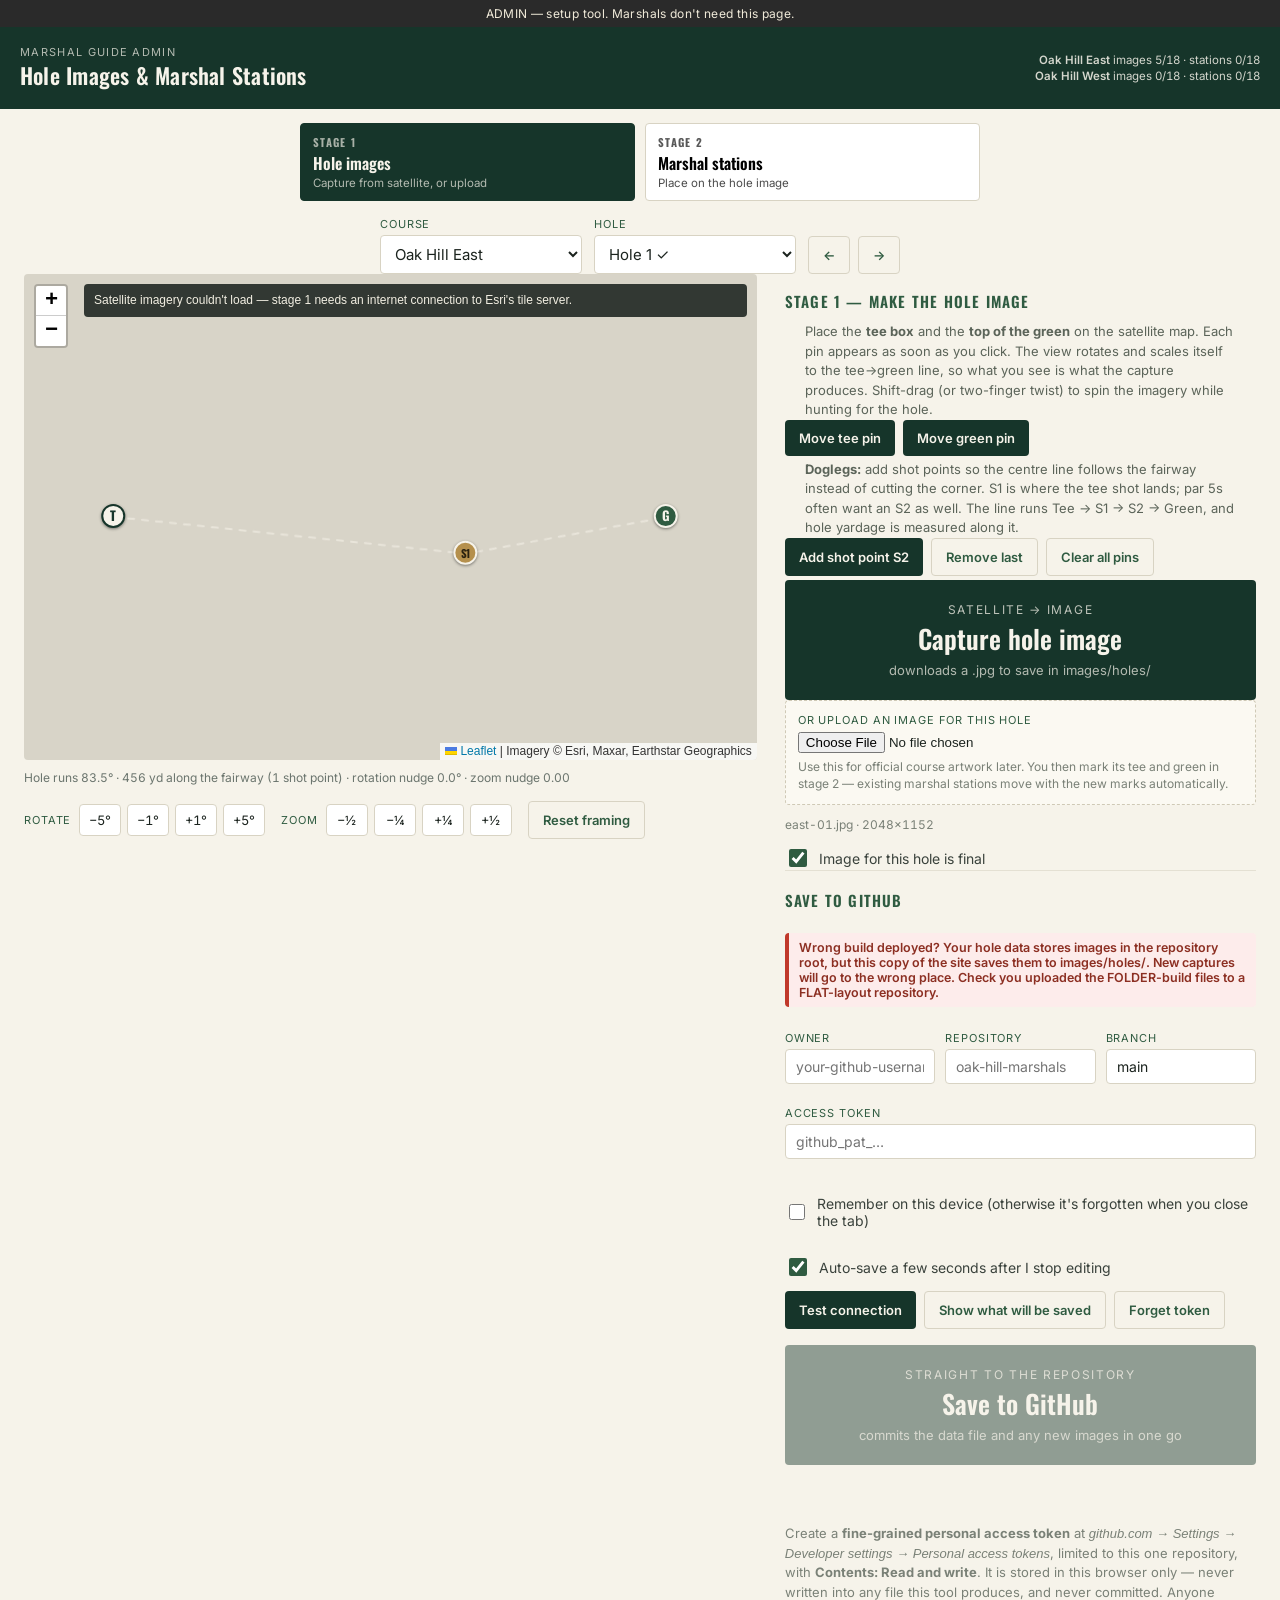
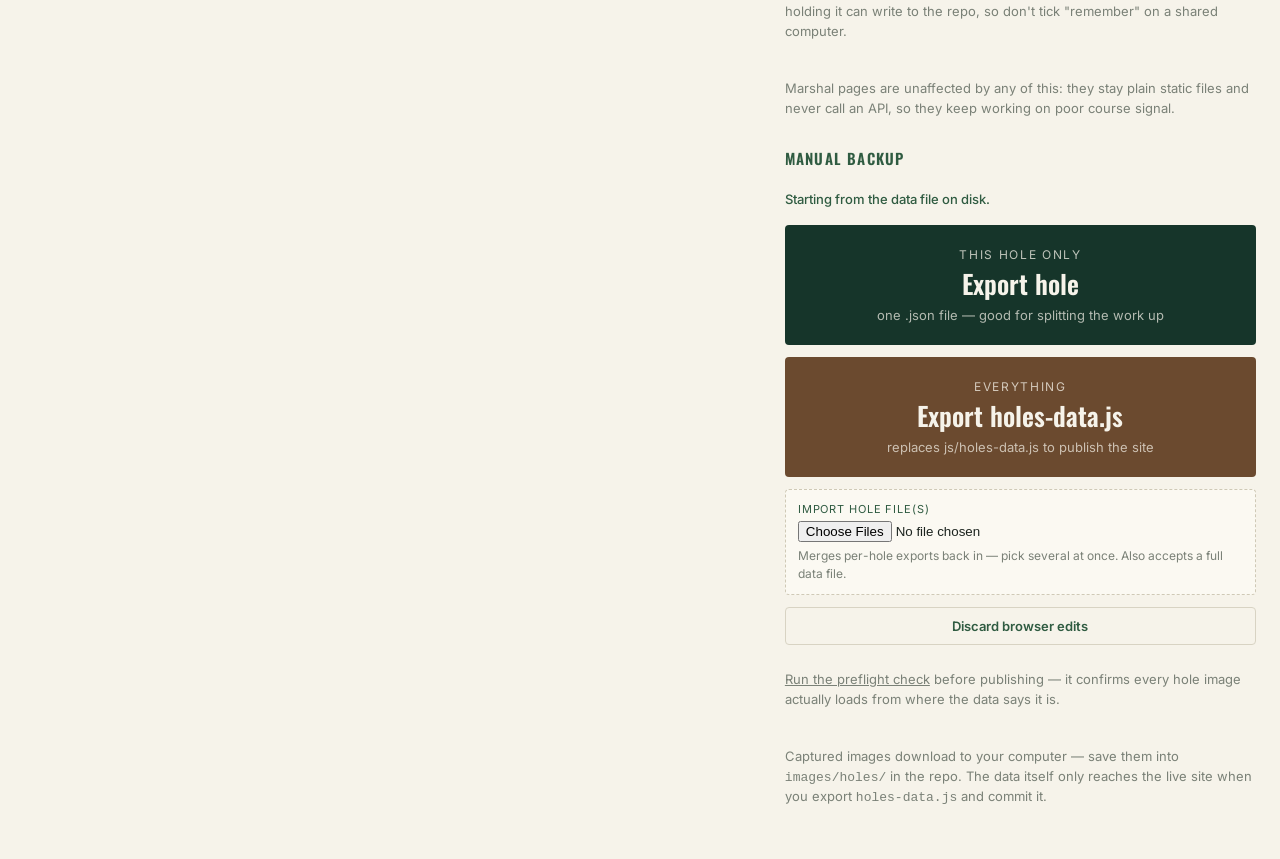
==== commit 47b309b0: "Add files via upload" ====
--- a/admin.html
+++ b/admin.html
@@ -7,8 +7,8 @@
 <meta name="robots" content="noindex, nofollow">
 <link rel="preconnect" href="https://fonts.googleapis.com">
 <link href="https://fonts.googleapis.com/css2?family=Oswald:wght@500;600;700&family=Inter:wght@400;500;600&display=swap" rel="stylesheet">
-<link rel="stylesheet" href="leaflet.css"/>
-<link rel="stylesheet" href="style.css">
+<link rel="stylesheet" href="vendor/leaflet/leaflet.css"/>
+<link rel="stylesheet" href="css/style.css">
 </head>
 <body class="admin-page">
 
@@ -130,7 +130,7 @@
   <button type="button" class="course-btn course-btn--east" id="capture-hole">
     <span class="course-btn__label">Satellite &rarr; image</span>
     <span class="course-btn__name">Capture hole image</span>
-    <span class="course-btn__meta">downloads a .jpg to save beside these files</span>
+    <span class="course-btn__meta">downloads a .jpg to save in images/holes/</span>
   </button>
 
   <label class="admin-import">
@@ -208,6 +208,7 @@
 
   <div class="admin-btn-row">
     <button type="button" class="pager-btn" id="gh-test">Test connection</button>
+    <button type="button" class="pager-btn pager-btn--all" id="gh-dryrun">Show what will be saved</button>
     <button type="button" class="pager-btn pager-btn--all" id="gh-forget">Forget token</button>
   </div>
 
@@ -246,7 +247,7 @@
   <button type="button" class="course-btn course-btn--west" id="export-all">
     <span class="course-btn__label">Everything</span>
     <span class="course-btn__name">Export holes-data.js</span>
-    <span class="course-btn__meta">replaces holes-data.js to publish the site</span>
+    <span class="course-btn__meta">replaces js/holes-data.js to publish the site</span>
   </button>
 
   <label class="admin-import">
@@ -265,7 +266,7 @@
   </p>
 
   <p class="hole-info__note">
-    Captured images download to your computer — save them into this folder in the
+    Captured images download to your computer — save them into <code>images/holes/</code> in the
     repo. The data itself only reaches the live site when you export
     <code>holes-data.js</code> and commit it.
   </p>
@@ -274,13 +275,13 @@
 </div><!-- /admin-layout__panels -->
 </div><!-- /admin-layout -->
 
-<script src="leaflet.js"></script>
-<script src="leaflet-rotate.js"></script>
-<script src="holes-data.js"></script>
-<script src="app.js"></script>
-<script src="capture.js"></script>
-<script src="github-sync.js"></script>
-<script src="admin.js"></script>
+<script src="vendor/leaflet/leaflet.js"></script>
+<script src="vendor/leaflet/leaflet-rotate.js"></script>
+<script src="js/holes-data.js"></script>
+<script src="js/app.js"></script>
+<script src="js/capture.js"></script>
+<script src="js/github-sync.js"></script>
+<script src="js/admin.js"></script>
 <script>
   if (!mapLibraryMissing('geo-map')) initAdmin();
 </script>
--- a/vendor/leaflet/leaflet.css
+++ b/vendor/leaflet/leaflet.css
@@ -0,0 +1,661 @@
+/* required styles */
+
+.leaflet-pane,
+.leaflet-tile,
+.leaflet-marker-icon,
+.leaflet-marker-shadow,
+.leaflet-tile-container,
+.leaflet-pane > svg,
+.leaflet-pane > canvas,
+.leaflet-zoom-box,
+.leaflet-image-layer,
+.leaflet-layer {
+	position: absolute;
+	left: 0;
+	top: 0;
+	}
+.leaflet-container {
+	overflow: hidden;
+	}
+.leaflet-tile,
+.leaflet-marker-icon,
+.leaflet-marker-shadow {
+	-webkit-user-select: none;
+	   -moz-user-select: none;
+	        user-select: none;
+	  -webkit-user-drag: none;
+	}
+/* Prevents IE11 from highlighting tiles in blue */
+.leaflet-tile::selection {
+	background: transparent;
+}
+/* Safari renders non-retina tile on retina better with this, but Chrome is worse */
+.leaflet-safari .leaflet-tile {
+	image-rendering: -webkit-optimize-contrast;
+	}
+/* hack that prevents hw layers "stretching" when loading new tiles */
+.leaflet-safari .leaflet-tile-container {
+	width: 1600px;
+	height: 1600px;
+	-webkit-transform-origin: 0 0;
+	}
+.leaflet-marker-icon,
+.leaflet-marker-shadow {
+	display: block;
+	}
+/* .leaflet-container svg: reset svg max-width decleration shipped in Joomla! (joomla.org) 3.x */
+/* .leaflet-container img: map is broken in FF if you have max-width: 100% on tiles */
+.leaflet-container .leaflet-overlay-pane svg {
+	max-width: none !important;
+	max-height: none !important;
+	}
+.leaflet-container .leaflet-marker-pane img,
+.leaflet-container .leaflet-shadow-pane img,
+.leaflet-container .leaflet-tile-pane img,
+.leaflet-container img.leaflet-image-layer,
+.leaflet-container .leaflet-tile {
+	max-width: none !important;
+	max-height: none !important;
+	width: auto;
+	padding: 0;
+	}
+
+.leaflet-container img.leaflet-tile {
+	/* See: https://bugs.chromium.org/p/chromium/issues/detail?id=600120 */
+	mix-blend-mode: plus-lighter;
+}
+
+.leaflet-container.leaflet-touch-zoom {
+	-ms-touch-action: pan-x pan-y;
+	touch-action: pan-x pan-y;
+	}
+.leaflet-container.leaflet-touch-drag {
+	-ms-touch-action: pinch-zoom;
+	/* Fallback for FF which doesn't support pinch-zoom */
+	touch-action: none;
+	touch-action: pinch-zoom;
+}
+.leaflet-container.leaflet-touch-drag.leaflet-touch-zoom {
+	-ms-touch-action: none;
+	touch-action: none;
+}
+.leaflet-container {
+	-webkit-tap-highlight-color: transparent;
+}
+.leaflet-container a {
+	-webkit-tap-highlight-color: rgba(51, 181, 229, 0.4);
+}
+.leaflet-tile {
+	filter: inherit;
+	visibility: hidden;
+	}
+.leaflet-tile-loaded {
+	visibility: inherit;
+	}
+.leaflet-zoom-box {
+	width: 0;
+	height: 0;
+	-moz-box-sizing: border-box;
+	     box-sizing: border-box;
+	z-index: 800;
+	}
+/* workaround for https://bugzilla.mozilla.org/show_bug.cgi?id=888319 */
+.leaflet-overlay-pane svg {
+	-moz-user-select: none;
+	}
+
+.leaflet-pane         { z-index: 400; }
+
+.leaflet-tile-pane    { z-index: 200; }
+.leaflet-overlay-pane { z-index: 400; }
+.leaflet-shadow-pane  { z-index: 500; }
+.leaflet-marker-pane  { z-index: 600; }
+.leaflet-tooltip-pane   { z-index: 650; }
+.leaflet-popup-pane   { z-index: 700; }
+
+.leaflet-map-pane canvas { z-index: 100; }
+.leaflet-map-pane svg    { z-index: 200; }
+
+.leaflet-vml-shape {
+	width: 1px;
+	height: 1px;
+	}
+.lvml {
+	behavior: url(#default#VML);
+	display: inline-block;
+	position: absolute;
+	}
+
+
+/* control positioning */
+
+.leaflet-control {
+	position: relative;
+	z-index: 800;
+	pointer-events: visiblePainted; /* IE 9-10 doesn't have auto */
+	pointer-events: auto;
+	}
+.leaflet-top,
+.leaflet-bottom {
+	position: absolute;
+	z-index: 1000;
+	pointer-events: none;
+	}
+.leaflet-top {
+	top: 0;
+	}
+.leaflet-right {
+	right: 0;
+	}
+.leaflet-bottom {
+	bottom: 0;
+	}
+.leaflet-left {
+	left: 0;
+	}
+.leaflet-control {
+	float: left;
+	clear: both;
+	}
+.leaflet-right .leaflet-control {
+	float: right;
+	}
+.leaflet-top .leaflet-control {
+	margin-top: 10px;
+	}
+.leaflet-bottom .leaflet-control {
+	margin-bottom: 10px;
+	}
+.leaflet-left .leaflet-control {
+	margin-left: 10px;
+	}
+.leaflet-right .leaflet-control {
+	margin-right: 10px;
+	}
+
+
+/* zoom and fade animations */
+
+.leaflet-fade-anim .leaflet-popup {
+	opacity: 0;
+	-webkit-transition: opacity 0.2s linear;
+	   -moz-transition: opacity 0.2s linear;
+	        transition: opacity 0.2s linear;
+	}
+.leaflet-fade-anim .leaflet-map-pane .leaflet-popup {
+	opacity: 1;
+	}
+.leaflet-zoom-animated {
+	-webkit-transform-origin: 0 0;
+	    -ms-transform-origin: 0 0;
+	        transform-origin: 0 0;
+	}
+svg.leaflet-zoom-animated {
+	will-change: transform;
+}
+
+.leaflet-zoom-anim .leaflet-zoom-animated {
+	-webkit-transition: -webkit-transform 0.25s cubic-bezier(0,0,0.25,1);
+	   -moz-transition:    -moz-transform 0.25s cubic-bezier(0,0,0.25,1);
+	        transition:         transform 0.25s cubic-bezier(0,0,0.25,1);
+	}
+.leaflet-zoom-anim .leaflet-tile,
+.leaflet-pan-anim .leaflet-tile {
+	-webkit-transition: none;
+	   -moz-transition: none;
+	        transition: none;
+	}
+
+.leaflet-zoom-anim .leaflet-zoom-hide {
+	visibility: hidden;
+	}
+
+
+/* cursors */
+
+.leaflet-interactive {
+	cursor: pointer;
+	}
+.leaflet-grab {
+	cursor: -webkit-grab;
+	cursor:    -moz-grab;
+	cursor:         grab;
+	}
+.leaflet-crosshair,
+.leaflet-crosshair .leaflet-interactive {
+	cursor: crosshair;
+	}
+.leaflet-popup-pane,
+.leaflet-control {
+	cursor: auto;
+	}
+.leaflet-dragging .leaflet-grab,
+.leaflet-dragging .leaflet-grab .leaflet-interactive,
+.leaflet-dragging .leaflet-marker-draggable {
+	cursor: move;
+	cursor: -webkit-grabbing;
+	cursor:    -moz-grabbing;
+	cursor:         grabbing;
+	}
+
+/* marker & overlays interactivity */
+.leaflet-marker-icon,
+.leaflet-marker-shadow,
+.leaflet-image-layer,
+.leaflet-pane > svg path,
+.leaflet-tile-container {
+	pointer-events: none;
+	}
+
+.leaflet-marker-icon.leaflet-interactive,
+.leaflet-image-layer.leaflet-interactive,
+.leaflet-pane > svg path.leaflet-interactive,
+svg.leaflet-image-layer.leaflet-interactive path {
+	pointer-events: visiblePainted; /* IE 9-10 doesn't have auto */
+	pointer-events: auto;
+	}
+
+/* visual tweaks */
+
+.leaflet-container {
+	background: #ddd;
+	outline-offset: 1px;
+	}
+.leaflet-container a {
+	color: #0078A8;
+	}
+.leaflet-zoom-box {
+	border: 2px dotted #38f;
+	background: rgba(255,255,255,0.5);
+	}
+
+
+/* general typography */
+.leaflet-container {
+	font-family: "Helvetica Neue", Arial, Helvetica, sans-serif;
+	font-size: 12px;
+	font-size: 0.75rem;
+	line-height: 1.5;
+	}
+
+
+/* general toolbar styles */
+
+.leaflet-bar {
+	box-shadow: 0 1px 5px rgba(0,0,0,0.65);
+	border-radius: 4px;
+	}
+.leaflet-bar a {
+	background-color: #fff;
+	border-bottom: 1px solid #ccc;
+	width: 26px;
+	height: 26px;
+	line-height: 26px;
+	display: block;
+	text-align: center;
+	text-decoration: none;
+	color: black;
+	}
+.leaflet-bar a,
+.leaflet-control-layers-toggle {
+	background-position: 50% 50%;
+	background-repeat: no-repeat;
+	display: block;
+	}
+.leaflet-bar a:hover,
+.leaflet-bar a:focus {
+	background-color: #f4f4f4;
+	}
+.leaflet-bar a:first-child {
+	border-top-left-radius: 4px;
+	border-top-right-radius: 4px;
+	}
+.leaflet-bar a:last-child {
+	border-bottom-left-radius: 4px;
+	border-bottom-right-radius: 4px;
+	border-bottom: none;
+	}
+.leaflet-bar a.leaflet-disabled {
+	cursor: default;
+	background-color: #f4f4f4;
+	color: #bbb;
+	}
+
+.leaflet-touch .leaflet-bar a {
+	width: 30px;
+	height: 30px;
+	line-height: 30px;
+	}
+.leaflet-touch .leaflet-bar a:first-child {
+	border-top-left-radius: 2px;
+	border-top-right-radius: 2px;
+	}
+.leaflet-touch .leaflet-bar a:last-child {
+	border-bottom-left-radius: 2px;
+	border-bottom-right-radius: 2px;
+	}
+
+/* zoom control */
+
+.leaflet-control-zoom-in,
+.leaflet-control-zoom-out {
+	font: bold 18px 'Lucida Console', Monaco, monospace;
+	text-indent: 1px;
+	}
+
+.leaflet-touch .leaflet-control-zoom-in, .leaflet-touch .leaflet-control-zoom-out  {
+	font-size: 22px;
+	}
+
+
+/* layers control */
+
+.leaflet-control-layers {
+	box-shadow: 0 1px 5px rgba(0,0,0,0.4);
+	background: #fff;
+	border-radius: 5px;
+	}
+.leaflet-control-layers-toggle {
+	background-image: url(images/layers.png);
+	width: 36px;
+	height: 36px;
+	}
+.leaflet-retina .leaflet-control-layers-toggle {
+	background-image: url(images/layers-2x.png);
+	background-size: 26px 26px;
+	}
+.leaflet-touch .leaflet-control-layers-toggle {
+	width: 44px;
+	height: 44px;
+	}
+.leaflet-control-layers .leaflet-control-layers-list,
+.leaflet-control-layers-expanded .leaflet-control-layers-toggle {
+	display: none;
+	}
+.leaflet-control-layers-expanded .leaflet-control-layers-list {
+	display: block;
+	position: relative;
+	}
+.leaflet-control-layers-expanded {
+	padding: 6px 10px 6px 6px;
+	color: #333;
+	background: #fff;
+	}
+.leaflet-control-layers-scrollbar {
+	overflow-y: scroll;
+	overflow-x: hidden;
+	padding-right: 5px;
+	}
+.leaflet-control-layers-selector {
+	margin-top: 2px;
+	position: relative;
+	top: 1px;
+	}
+.leaflet-control-layers label {
+	display: block;
+	font-size: 13px;
+	font-size: 1.08333em;
+	}
+.leaflet-control-layers-separator {
+	height: 0;
+	border-top: 1px solid #ddd;
+	margin: 5px -10px 5px -6px;
+	}
+
+/* Default icon URLs */
+.leaflet-default-icon-path { /* used only in path-guessing heuristic, see L.Icon.Default */
+	background-image: url(images/marker-icon.png);
+	}
+
+
+/* attribution and scale controls */
+
+.leaflet-container .leaflet-control-attribution {
+	background: #fff;
+	background: rgba(255, 255, 255, 0.8);
+	margin: 0;
+	}
+.leaflet-control-attribution,
+.leaflet-control-scale-line {
+	padding: 0 5px;
+	color: #333;
+	line-height: 1.4;
+	}
+.leaflet-control-attribution a {
+	text-decoration: none;
+	}
+.leaflet-control-attribution a:hover,
+.leaflet-control-attribution a:focus {
+	text-decoration: underline;
+	}
+.leaflet-attribution-flag {
+	display: inline !important;
+	vertical-align: baseline !important;
+	width: 1em;
+	height: 0.6669em;
+	}
+.leaflet-left .leaflet-control-scale {
+	margin-left: 5px;
+	}
+.leaflet-bottom .leaflet-control-scale {
+	margin-bottom: 5px;
+	}
+.leaflet-control-scale-line {
+	border: 2px solid #777;
+	border-top: none;
+	line-height: 1.1;
+	padding: 2px 5px 1px;
+	white-space: nowrap;
+	-moz-box-sizing: border-box;
+	     box-sizing: border-box;
+	background: rgba(255, 255, 255, 0.8);
+	text-shadow: 1px 1px #fff;
+	}
+.leaflet-control-scale-line:not(:first-child) {
+	border-top: 2px solid #777;
+	border-bottom: none;
+	margin-top: -2px;
+	}
+.leaflet-control-scale-line:not(:first-child):not(:last-child) {
+	border-bottom: 2px solid #777;
+	}
+
+.leaflet-touch .leaflet-control-attribution,
+.leaflet-touch .leaflet-control-layers,
+.leaflet-touch .leaflet-bar {
+	box-shadow: none;
+	}
+.leaflet-touch .leaflet-control-layers,
+.leaflet-touch .leaflet-bar {
+	border: 2px solid rgba(0,0,0,0.2);
+	background-clip: padding-box;
+	}
+
+
+/* popup */
+
+.leaflet-popup {
+	position: absolute;
+	text-align: center;
+	margin-bottom: 20px;
+	}
+.leaflet-popup-content-wrapper {
+	padding: 1px;
+	text-align: left;
+	border-radius: 12px;
+	}
+.leaflet-popup-content {
+	margin: 13px 24px 13px 20px;
+	line-height: 1.3;
+	font-size: 13px;
+	font-size: 1.08333em;
+	min-height: 1px;
+	}
+.leaflet-popup-content p {
+	margin: 17px 0;
+	margin: 1.3em 0;
+	}
+.leaflet-popup-tip-container {
+	width: 40px;
+	height: 20px;
+	position: absolute;
+	left: 50%;
+	margin-top: -1px;
+	margin-left: -20px;
+	overflow: hidden;
+	pointer-events: none;
+	}
+.leaflet-popup-tip {
+	width: 17px;
+	height: 17px;
+	padding: 1px;
+
+	margin: -10px auto 0;
+	pointer-events: auto;
+
+	-webkit-transform: rotate(45deg);
+	   -moz-transform: rotate(45deg);
+	    -ms-transform: rotate(45deg);
+	        transform: rotate(45deg);
+	}
+.leaflet-popup-content-wrapper,
+.leaflet-popup-tip {
+	background: white;
+	color: #333;
+	box-shadow: 0 3px 14px rgba(0,0,0,0.4);
+	}
+.leaflet-container a.leaflet-popup-close-button {
+	position: absolute;
+	top: 0;
+	right: 0;
+	border: none;
+	text-align: center;
+	width: 24px;
+	height: 24px;
+	font: 16px/24px Tahoma, Verdana, sans-serif;
+	color: #757575;
+	text-decoration: none;
+	background: transparent;
+	}
+.leaflet-container a.leaflet-popup-close-button:hover,
+.leaflet-container a.leaflet-popup-close-button:focus {
+	color: #585858;
+	}
+.leaflet-popup-scrolled {
+	overflow: auto;
+	}
+
+.leaflet-oldie .leaflet-popup-content-wrapper {
+	-ms-zoom: 1;
+	}
+.leaflet-oldie .leaflet-popup-tip {
+	width: 24px;
+	margin: 0 auto;
+
+	-ms-filter: "progid:DXImageTransform.Microsoft.Matrix(M11=0.70710678, M12=0.70710678, M21=-0.70710678, M22=0.70710678)";
+	filter: progid:DXImageTransform.Microsoft.Matrix(M11=0.70710678, M12=0.70710678, M21=-0.70710678, M22=0.70710678);
+	}
+
+.leaflet-oldie .leaflet-control-zoom,
+.leaflet-oldie .leaflet-control-layers,
+.leaflet-oldie .leaflet-popup-content-wrapper,
+.leaflet-oldie .leaflet-popup-tip {
+	border: 1px solid #999;
+	}
+
+
+/* div icon */
+
+.leaflet-div-icon {
+	background: #fff;
+	border: 1px solid #666;
+	}
+
+
+/* Tooltip */
+/* Base styles for the element that has a tooltip */
+.leaflet-tooltip {
+	position: absolute;
+	padding: 6px;
+	background-color: #fff;
+	border: 1px solid #fff;
+	border-radius: 3px;
+	color: #222;
+	white-space: nowrap;
+	-webkit-user-select: none;
+	-moz-user-select: none;
+	-ms-user-select: none;
+	user-select: none;
+	pointer-events: none;
+	box-shadow: 0 1px 3px rgba(0,0,0,0.4);
+	}
+.leaflet-tooltip.leaflet-interactive {
+	cursor: pointer;
+	pointer-events: auto;
+	}
+.leaflet-tooltip-top:before,
+.leaflet-tooltip-bottom:before,
+.leaflet-tooltip-left:before,
+.leaflet-tooltip-right:before {
+	position: absolute;
+	pointer-events: none;
+	border: 6px solid transparent;
+	background: transparent;
+	content: "";
+	}
+
+/* Directions */
+
+.leaflet-tooltip-bottom {
+	margin-top: 6px;
+}
+.leaflet-tooltip-top {
+	margin-top: -6px;
+}
+.leaflet-tooltip-bottom:before,
+.leaflet-tooltip-top:before {
+	left: 50%;
+	margin-left: -6px;
+	}
+.leaflet-tooltip-top:before {
+	bottom: 0;
+	margin-bottom: -12px;
+	border-top-color: #fff;
+	}
+.leaflet-tooltip-bottom:before {
+	top: 0;
+	margin-top: -12px;
+	margin-left: -6px;
+	border-bottom-color: #fff;
+	}
+.leaflet-tooltip-left {
+	margin-left: -6px;
+}
+.leaflet-tooltip-right {
+	margin-left: 6px;
+}
+.leaflet-tooltip-left:before,
+.leaflet-tooltip-right:before {
+	top: 50%;
+	margin-top: -6px;
+	}
+.leaflet-tooltip-left:before {
+	right: 0;
+	margin-right: -12px;
+	border-left-color: #fff;
+	}
+.leaflet-tooltip-right:before {
+	left: 0;
+	margin-left: -12px;
+	border-right-color: #fff;
+	}
+
+/* Printing */
+
+@media print {
+	/* Prevent printers from removing background-images of controls. */
+	.leaflet-control {
+		-webkit-print-color-adjust: exact;
+		print-color-adjust: exact;
+		}
+	}
--- a/css/style.css
+++ b/css/style.css
@@ -0,0 +1,1062 @@
+/* ============================================================
+   Oak Hill Marshal Guide
+   Palette: fairway green #16352A, turf #2F5B41, cream #F6F3EA,
+            brass #B5904D, flag red #C0392B, ink #1B231E
+   Display type: Oswald (condensed, scoreboard feel)
+   Body type: Inter
+   ============================================================ */
+
+:root {
+  --fairway: #16352A;
+  --turf: #2F5B41;
+  --cream: #F6F3EA;
+  --brass: #B5904D;
+  --flag: #C0392B;
+  --ink: #1B231E;
+  --west-accent: #6B4A2F; /* warmer, earthier accent for West course */
+
+  --radius: 4px;
+}
+
+* { box-sizing: border-box; }
+
+html, body {
+  margin: 0;
+  padding: 0;
+  background: var(--cream);
+  color: var(--ink);
+  font-family: 'Inter', -apple-system, BlinkMacSystemFont, sans-serif;
+  -webkit-tap-highlight-color: transparent;
+}
+
+h1, h2 {
+  font-family: 'Oswald', sans-serif;
+  letter-spacing: 0.01em;
+  margin: 0;
+}
+
+a { text-decoration: none; color: inherit; }
+
+@media (prefers-reduced-motion: reduce) {
+  * { animation: none !important; transition: none !important; }
+}
+
+/* ---------- Ribbon (top accent bar, like a flagstick pennant) ---------- */
+.ribbon {
+  height: 6px;
+  background: repeating-linear-gradient(
+    90deg,
+    var(--fairway) 0px, var(--fairway) 24px,
+    var(--brass) 24px, var(--brass) 32px
+  );
+}
+
+/* ---------- Welcome page ---------- */
+.welcome {
+  max-width: 560px;
+  margin: 0 auto;
+  padding: 40px 24px 24px;
+  text-align: center;
+}
+
+.badge-row { margin-bottom: 18px; }
+
+.year-badge {
+  display: inline-block;
+  background: var(--fairway);
+  color: var(--cream);
+  font-family: 'Oswald', sans-serif;
+  font-weight: 600;
+  font-size: 14px;
+  letter-spacing: 0.12em;
+  padding: 6px 16px;
+  border-radius: 999px;
+}
+
+.event-title {
+  font-size: clamp(28px, 8vw, 40px);
+  font-weight: 700;
+  color: var(--fairway);
+  line-height: 1.1;
+}
+
+.venue-line {
+  margin-top: 10px;
+  font-size: 15px;
+  color: var(--turf);
+  font-weight: 500;
+}
+
+.divider {
+  width: 56px;
+  height: 3px;
+  background: var(--brass);
+  margin: 24px auto;
+  border-radius: 2px;
+}
+
+.welcome-copy {
+  font-size: 16px;
+  line-height: 1.6;
+  color: #3a423c;
+  margin: 0 auto 32px;
+}
+
+.course-picker {
+  display: flex;
+  flex-direction: column;
+  gap: 14px;
+}
+
+.course-btn {
+  display: flex;
+  flex-direction: column;
+  align-items: center;
+  justify-content: center;
+  padding: 22px 16px;
+  border-radius: var(--radius);
+  color: var(--cream);
+  position: relative;
+  transition: transform 0.15s ease;
+  border: none;
+  cursor: pointer;
+  font: inherit;
+  width: 100%;
+}
+.course-btn:active { transform: scale(0.98); }
+
+.course-btn--east { background: var(--fairway); }
+.course-btn--west { background: var(--west-accent); }
+
+.course-btn__label {
+  font-size: 12px;
+  letter-spacing: 0.14em;
+  text-transform: uppercase;
+  opacity: 0.75;
+}
+.course-btn__name {
+  font-family: 'Oswald', sans-serif;
+  font-size: 26px;
+  font-weight: 600;
+  margin-top: 2px;
+}
+.course-btn__meta {
+  font-size: 13px;
+  opacity: 0.7;
+  margin-top: 4px;
+}
+
+.footnote {
+  margin-top: 28px;
+  font-size: 13px;
+  color: #6b756e;
+}
+
+.site-footer {
+  text-align: center;
+  padding: 24px 16px 40px;
+  font-size: 12px;
+  color: #8a9187;
+}
+
+/* ---------- Course header (shared East/West theming) ---------- */
+.course-header, .hole-header, .admin-header {
+  display: flex;
+  align-items: center;
+  gap: 14px;
+  padding: 18px 20px;
+  background: var(--fairway);
+  color: var(--cream);
+}
+.theme-west .course-header,
+.theme-west .hole-header {
+  background: var(--west-accent);
+}
+
+.back-link {
+  font-size: 22px;
+  line-height: 1;
+  padding: 6px 10px;
+  margin-left: -10px;
+  border-radius: 999px;
+}
+.back-link:active { background: rgba(255,255,255,0.15); }
+
+.course-header__eyebrow, .hole-header__eyebrow, .admin-header__eyebrow {
+  display: block;
+  font-size: 11px;
+  letter-spacing: 0.12em;
+  text-transform: uppercase;
+  opacity: 0.7;
+}
+.course-header__title, .hole-header__title, .admin-header__title {
+  font-size: 22px;
+  font-weight: 600;
+}
+.hole-header__text, .admin-header__text { flex: 1; min-width: 0; }
+.hole-flag {
+  font-family: 'Oswald', sans-serif;
+  font-size: 13px;
+  font-weight: 500;
+  background: rgba(255,255,255,0.14);
+  padding: 4px 10px;
+  border-radius: 999px;
+  white-space: nowrap;
+}
+
+/* ---------- Hole grid (tee-marker style buttons) ---------- */
+.hole-grid-wrap {
+  max-width: 520px;
+  margin: 0 auto;
+  padding: 20px 16px 8px;
+}
+
+.hole-grid-instructions {
+  font-size: 14px;
+  color: #5b6459;
+  text-align: center;
+  margin: 4px 0 18px;
+}
+
+.hole-grid {
+  display: grid;
+  grid-template-columns: repeat(3, 1fr);
+  gap: 12px;
+}
+@media (min-width: 420px) {
+  .hole-grid { grid-template-columns: repeat(4, 1fr); }
+}
+
+.hole-tile {
+  aspect-ratio: 1;
+  border-radius: 50%;
+  background: var(--fairway);
+  color: var(--cream);
+  display: flex;
+  flex-direction: column;
+  align-items: center;
+  justify-content: center;
+  border: 3px solid var(--brass);
+  transition: transform 0.12s ease;
+}
+.theme-west .hole-tile { background: var(--west-accent); }
+.hole-tile:active { transform: scale(0.93); }
+
+.hole-tile__number {
+  font-family: 'Oswald', sans-serif;
+  font-size: 26px;
+  font-weight: 700;
+  line-height: 1;
+}
+.hole-tile__label {
+  font-size: 9px;
+  letter-spacing: 0.1em;
+  text-transform: uppercase;
+  opacity: 0.7;
+  margin-top: 2px;
+}
+
+/* ---------- Hole detail / map page ---------- */
+/* The map's shape follows the hole's orientation: tall on phones (hole runs
+   bottom-to-top) and wide on computers (hole runs left-to-right). The 700px
+   breakpoint must match WIDE_LAYOUT_MIN_PX in js/app.js. */
+.map-frame {
+  position: relative;
+  width: 100%;
+}
+
+#map, #geo-map, #img-map {
+  width: 100%;
+  height: 60vh;
+  min-height: 340px;
+  background: #d8d4c8;
+}
+
+@media (min-width: 700px) {
+  .map-frame {
+    max-width: 1100px;
+    margin: 0 auto;
+    padding: 0 16px;
+  }
+  #map, #geo-map, #img-map {
+    height: 56vh;
+    min-height: 380px;
+    border-radius: var(--radius);
+  }
+}
+
+/* Admin's "phone" preview: squeeze the map to a portrait, phone-ish frame
+   so the framing shown is the framing marshals will actually get. */
+/* Admin's phone preview: constrain to a portrait, phone-shaped frame. */
+.map-frame--narrow .map-frame,
+.map-frame--narrow #img-map {
+  max-width: 420px;
+  margin: 0 auto;
+}
+.map-frame--narrow #img-map {
+  height: 64vh;
+  min-height: 420px;
+}
+
+.map-recenter {
+  position: absolute;
+  right: 14px;
+  bottom: 14px;
+  z-index: 500;
+  font: inherit;
+  font-size: 12.5px;
+  font-weight: 600;
+  padding: 8px 12px;
+  border: none;
+  border-radius: 999px;
+  background: rgba(22,53,42,0.9);
+  color: var(--cream);
+  cursor: pointer;
+  box-shadow: 0 1px 4px rgba(0,0,0,0.35);
+}
+.theme-west .map-recenter { background: rgba(107,74,47,0.92); }
+@media (min-width: 700px) {
+  .map-recenter { right: 30px; }
+}
+
+/* Tee / green endpoint markers */
+.hole-endpoint__mark {
+  display: flex;
+  align-items: center;
+  justify-content: center;
+  width: 24px;
+  height: 24px;
+  border-radius: 50%;
+  font-family: 'Oswald', sans-serif;
+  font-size: 13px;
+  font-weight: 700;
+  box-shadow: 0 1px 3px rgba(0,0,0,0.45);
+}
+.hole-endpoint__mark--tee {
+  background: var(--cream);
+  color: var(--fairway);
+  border: 2px solid var(--fairway);
+}
+.hole-endpoint__mark--green {
+  background: var(--turf);
+  color: var(--cream);
+  border: 2px solid var(--cream);
+}
+
+/* Shown inside #map when Leaflet itself failed to load */
+.map-message {
+  display: flex;
+  align-items: center;
+  justify-content: center;
+  background: #e8e4d8;
+  padding: 20px;
+}
+.map-message__inner {
+  max-width: 340px;
+  text-align: center;
+  font-size: 13.5px;
+  line-height: 1.5;
+  color: #5b6459;
+}
+.map-message__inner strong {
+  display: block;
+  margin-bottom: 6px;
+  color: var(--flag);
+}
+.map-message__inner code {
+  background: #fff;
+  padding: 1px 4px;
+  border-radius: 3px;
+}
+
+/* Shown over the map when satellite tiles can't be reached. Anchored to the
+   top so it never collides with the Recentre button in the bottom corner. */
+.map-offline-note {
+  position: absolute;
+  left: 60px;
+  right: 10px;
+  top: 10px;
+  z-index: 450;
+  background: rgba(27,35,30,0.88);
+  color: #f2eee2;
+  font-size: 12px;
+  line-height: 1.45;
+  padding: 8px 10px;
+  border-radius: var(--radius);
+  pointer-events: none;
+}
+
+.marshal-pin__dot {
+  display: block;
+  width: 18px;
+  height: 18px;
+  border-radius: 50% 50% 50% 0;
+  background: var(--flag);
+  border: 2px solid var(--cream);
+  transform: rotate(-45deg);
+  box-shadow: 0 1px 3px rgba(0,0,0,0.4);
+}
+
+.marshal-pin__num {
+  display: flex;
+  align-items: center;
+  justify-content: center;
+  width: 24px;
+  height: 24px;
+  border-radius: 50%;
+  background: var(--flag);
+  color: #fff;
+  border: 2px solid var(--cream);
+  font-family: 'Oswald', sans-serif;
+  font-size: 13px;
+  font-weight: 700;
+  box-shadow: 0 1px 3px rgba(0,0,0,0.4);
+}
+
+.hole-info {
+  max-width: 560px;
+  margin: 0 auto;
+  padding: 18px 20px 8px;
+}
+
+.hole-info__heading {
+  font-size: 15px;
+  font-weight: 600;
+  text-transform: uppercase;
+  letter-spacing: 0.08em;
+  color: var(--turf);
+  margin-bottom: 10px;
+}
+
+.marshal-list {
+  list-style: none;
+  margin: 0 0 14px;
+  padding: 0;
+  display: flex;
+  flex-direction: column;
+  gap: 8px;
+}
+.marshal-list__item {
+  display: flex;
+  align-items: flex-start;
+  gap: 10px;
+  background: #fff;
+  border: 1px solid #e4e0d3;
+  border-radius: var(--radius);
+  padding: 10px 12px;
+  font-size: 14.5px;
+}
+.marshal-list__num {
+  flex-shrink: 0;
+  width: 22px;
+  height: 22px;
+  border-radius: 50%;
+  background: var(--flag);
+  color: #fff;
+  font-size: 12px;
+  font-weight: 700;
+  display: flex;
+  align-items: center;
+  justify-content: center;
+}
+
+.hole-info__note {
+  font-size: 13px;
+  color: #7a8177;
+  line-height: 1.5;
+}
+
+.hole-pager {
+  max-width: 560px;
+  margin: 0 auto;
+  padding: 8px 20px 32px;
+  display: flex;
+  align-items: center;
+  justify-content: space-between;
+  gap: 8px;
+}
+
+.pager-btn {
+  font-size: 13px;
+  font-weight: 600;
+  padding: 10px 14px;
+  border-radius: var(--radius);
+  background: var(--fairway);
+  color: var(--cream);
+  white-space: nowrap;
+  border: none;
+  cursor: pointer;
+  font-family: inherit;
+}
+.theme-west .pager-btn { background: var(--west-accent); }
+.pager-btn--all {
+  background: transparent;
+  color: var(--turf);
+  border: 1px solid #d8d3c3;
+}
+
+/* ============================================================
+   Admin — hole/marshal spot editor (not linked from marshal nav)
+   ============================================================ */
+
+.admin-banner {
+  background: #2a2a2a;
+  color: #f0ead9;
+  font-size: 12px;
+  text-align: center;
+  padding: 6px 10px;
+  letter-spacing: 0.03em;
+}
+
+.admin-controls {
+  max-width: 560px;
+  margin: 0 auto;
+  padding: 16px 20px 0;
+  display: flex;
+  flex-wrap: wrap;
+  align-items: flex-end;
+  gap: 12px;
+}
+.admin-controls label {
+  display: flex;
+  flex-direction: column;
+  font-size: 11px;
+  letter-spacing: 0.08em;
+  text-transform: uppercase;
+  color: var(--turf);
+  gap: 4px;
+  flex: 1;
+  min-width: 120px;
+}
+.admin-controls select {
+  font: inherit;
+  font-size: 15px;
+  padding: 8px 10px;
+  border-radius: var(--radius);
+  border: 1px solid #d8d3c3;
+  background: #fff;
+  color: var(--ink);
+}
+.admin-nav-btns {
+  display: flex;
+  gap: 8px;
+}
+
+.admin-instructions {
+  max-width: 560px;
+  margin: 10px auto 0;
+  padding: 0 20px;
+  font-size: 13px;
+  color: #5b6459;
+  line-height: 1.5;
+}
+
+.admin-panel {
+  max-width: 560px;
+  margin: 0 auto;
+  padding: 16px 20px 0;
+}
+
+.admin-panel__row {
+  display: flex;
+  flex-wrap: wrap;
+  align-items: center;
+  justify-content: space-between;
+  gap: 10px;
+  margin-bottom: 16px;
+}
+
+.admin-hole-meta {
+  font-size: 12px;
+  color: #7a8177;
+  font-variant-numeric: tabular-nums;
+}
+
+.admin-spot-row {
+  align-items: center;
+}
+.admin-spot-fields {
+  flex: 1;
+  min-width: 0;
+  display: flex;
+  flex-direction: column;
+  gap: 6px;
+}
+.admin-spot-label {
+  font: inherit;
+  font-size: 14px;
+  padding: 6px 8px;
+  border-radius: var(--radius);
+  border: 1px solid #d8d3c3;
+  width: 100%;
+}
+.admin-spot-radius {
+  display: flex;
+  align-items: center;
+  gap: 8px;
+  font-size: 12px;
+  color: #5b6459;
+}
+.admin-radius-btn {
+  width: 26px;
+  height: 26px;
+  border-radius: 50%;
+  border: 1px solid #d8d3c3;
+  background: #fff;
+  font-size: 16px;
+  line-height: 1;
+  cursor: pointer;
+}
+.admin-spot-remove {
+  flex-shrink: 0;
+  width: 26px;
+  height: 26px;
+  border-radius: 50%;
+  border: none;
+  background: #f1ece0;
+  color: var(--flag);
+  font-size: 16px;
+  line-height: 1;
+  cursor: pointer;
+}
+
+.admin-export {
+  margin-bottom: 40px;
+  display: flex;
+  flex-direction: column;
+  gap: 12px;
+}
+
+/* ---------- Admin: draft-vs-file conflict notice ---------- */
+.draft-conflict {
+  max-width: 980px;
+  margin: 14px auto 0;
+  padding: 13px 15px;
+  background: #fdf3e7;
+  border: 1px solid #e6d3b3;
+  border-left: 4px solid var(--brass);
+  border-radius: var(--radius);
+  display: flex;
+  flex-wrap: wrap;
+  align-items: center;
+  gap: 10px 14px;
+}
+.draft-conflict__text {
+  flex: 1;
+  min-width: 240px;
+  margin: 0;
+  font-size: 13.5px;
+  line-height: 1.5;
+  color: #6a5533;
+}
+.draft-conflict__text code {
+  background: #fff;
+  padding: 1px 4px;
+  border-radius: 3px;
+}
+.draft-conflict__actions { display: flex; gap: 8px; flex-wrap: wrap; }
+
+/* An author `display` rule beats the UA stylesheet's [hidden]{display:none},
+   so anything toggled via the hidden attribute needs this guard. */
+[hidden] { display: none !important; }
+
+/* ---------- Admin: two-column workspace on wide screens ----------
+   Mapping 36 holes means a lot of small adjustments, so on a desktop the
+   map stays put on the left while the step controls scroll on the right. */
+@media (min-width: 1040px) {
+  .admin-layout {
+    display: grid;
+    grid-template-columns: minmax(0, 1.4fr) minmax(360px, 0.9fr);
+    gap: 0 28px;
+    align-items: start;
+    max-width: 1560px;
+    margin: 0 auto;
+    padding: 0 24px;
+  }
+  .admin-layout__map { position: sticky; top: 14px; }
+  .admin-layout .map-frame { max-width: none; margin: 0; padding: 0; }
+  /* Sized so the framing controls underneath stay above the fold on a
+     laptop screen -- you shouldn't have to scroll to nudge rotation. */
+  .admin-layout__map #map,
+  .admin-layout__map #geo-map,
+  .admin-layout__map #img-map { height: 54vh; min-height: 380px; }
+  .admin-layout .admin-preview-row,
+  .admin-layout .framing-readout,
+  .admin-layout .admin-panel {
+    max-width: none;
+    margin-left: 0;
+    margin-right: 0;
+    padding-left: 0;
+    padding-right: 0;
+  }
+  .admin-layout .admin-warning { max-width: none; }
+  .admin-layout__panels { padding-bottom: 40px; }
+}
+
+/* ---------- Admin: step tabs ---------- */
+.admin-steps {
+  max-width: 720px;
+  margin: 0 auto;
+  padding: 14px 20px 0;
+  display: flex;
+  gap: 10px;
+}
+.admin-step-tab {
+  flex: 1;
+  display: flex;
+  flex-direction: column;
+  align-items: flex-start;
+  gap: 1px;
+  padding: 10px 12px;
+  border: 1px solid #d8d3c3;
+  border-radius: var(--radius);
+  background: #fff;
+  font: inherit;
+  text-align: left;
+  cursor: pointer;
+}
+.admin-step-tab.is-active {
+  background: var(--fairway);
+  border-color: var(--fairway);
+  color: var(--cream);
+}
+.admin-step-tab__num {
+  font-family: 'Oswald', sans-serif;
+  font-size: 11px;
+  font-weight: 700;
+  letter-spacing: 0.1em;
+  opacity: 0.65;
+}
+.admin-step-tab__label {
+  font-family: 'Oswald', sans-serif;
+  font-size: 16px;
+  font-weight: 600;
+}
+.admin-step-tab__hint { font-size: 11.5px; opacity: 0.7; }
+
+/* ---------- Admin: preview toggle ---------- */
+.admin-preview-row {
+  max-width: 720px;
+  margin: 14px auto 10px;
+  padding: 0 20px;
+  display: flex;
+  flex-wrap: wrap;
+  align-items: center;
+  gap: 10px;
+}
+.admin-preview-row__label {
+  font-size: 11px;
+  letter-spacing: 0.08em;
+  text-transform: uppercase;
+  color: var(--turf);
+}
+.admin-toggle-group { display: flex; gap: 6px; flex-wrap: wrap; }
+.admin-toggle {
+  font: inherit;
+  font-size: 12.5px;
+  padding: 7px 11px;
+  border: 1px solid #d8d3c3;
+  border-radius: 999px;
+  background: #fff;
+  color: var(--turf);
+  cursor: pointer;
+}
+.admin-toggle.is-active {
+  background: var(--turf);
+  border-color: var(--turf);
+  color: var(--cream);
+}
+
+/* ---------- Admin: framing readout + controls ---------- */
+.framing-readout {
+  max-width: 720px;
+  margin: 10px auto 0;
+  padding: 0 20px;
+  font-size: 12px;
+  color: #6b756e;
+  font-variant-numeric: tabular-nums;
+}
+
+.admin-framing {
+  display: flex;
+  flex-wrap: wrap;
+  align-items: center;
+  gap: 10px 16px;
+}
+.admin-framing__group {
+  display: flex;
+  align-items: center;
+  gap: 6px;
+}
+.admin-framing__label {
+  font-size: 11px;
+  letter-spacing: 0.08em;
+  text-transform: uppercase;
+  color: var(--turf);
+  margin-right: 2px;
+}
+.admin-mini-btn {
+  font: inherit;
+  font-size: 13px;
+  font-variant-numeric: tabular-nums;
+  min-width: 42px;
+  padding: 7px 8px;
+  border: 1px solid #d8d3c3;
+  border-radius: var(--radius);
+  background: #fff;
+  color: var(--ink);
+  cursor: pointer;
+}
+.admin-mini-btn:active { background: #efeade; }
+
+/* ---------- Admin: panels & misc ---------- */
+.admin-panel {
+  max-width: 720px;
+  margin: 0 auto;
+  padding: 16px 20px 0;
+}
+
+.admin-btn-row {
+  display: flex;
+  flex-wrap: wrap;
+  gap: 8px;
+  margin-bottom: 4px;
+}
+
+.admin-check {
+  display: flex;
+  align-items: center;
+  gap: 9px;
+  margin-top: 14px;
+  font-size: 14px;
+  color: #3a423c;
+  cursor: pointer;
+}
+.admin-check input { width: 18px; height: 18px; accent-color: var(--turf); }
+
+.admin-warning {
+  background: #fdf3e7;
+  border: 1px solid #e6d3b3;
+  border-left: 4px solid var(--brass);
+  border-radius: var(--radius);
+  padding: 11px 13px;
+  font-size: 13.5px;
+  line-height: 1.5;
+  color: #6a5533;
+  max-width: 720px;
+  margin: 10px auto 0;
+}
+
+.admin-status {
+  min-height: 18px;
+  font-size: 13px;
+  color: var(--turf);
+  font-weight: 500;
+  margin: 0 0 4px;
+}
+
+.admin-progress {
+  display: flex;
+  flex-direction: column;
+  gap: 2px;
+  font-size: 11.5px;
+  opacity: 0.85;
+  text-align: right;
+  font-variant-numeric: tabular-nums;
+}
+.admin-progress__row strong { font-weight: 600; }
+
+.admin-import {
+  display: flex;
+  flex-direction: column;
+  gap: 5px;
+  padding: 12px;
+  border: 1px dashed #cfc9b6;
+  border-radius: var(--radius);
+  background: #fbf9f2;
+}
+.admin-import__label {
+  font-size: 11px;
+  letter-spacing: 0.08em;
+  text-transform: uppercase;
+  color: var(--turf);
+}
+.admin-import__hint { font-size: 12px; color: #7a8177; line-height: 1.45; }
+
+.admin-page .course-btn:disabled {
+  opacity: 0.45;
+  cursor: not-allowed;
+}
+
+.pager-btn.is-active {
+  background: var(--flag);
+  color: #fff;
+  border-color: var(--flag);
+}
+
+/* Empty-state row inside a marshal list */
+.marshal-list__item--empty {
+  color: #7a8177;
+  font-size: 13.5px;
+  justify-content: center;
+  background: #fbf9f2;
+}
+
+/* Hole tiles with no data yet */
+.hole-tile--pending { opacity: 0.55; }
+
+/* ---------- Stage 2: station position readout ---------- */
+.admin-spot-pos {
+  font-size: 11.5px;
+  color: #7a8177;
+  font-variant-numeric: tabular-nums;
+  margin-right: auto;
+}
+.admin-spot-radius { flex-wrap: wrap; }
+
+/* Sub-line under a station's description on the marshal page */
+.marshal-list__meta {
+  display: block;
+  font-size: 12px;
+  color: #7a8177;
+  margin-top: 2px;
+  font-variant-numeric: tabular-nums;
+}
+
+/* The hole image sits on a dark ground so letterboxing reads as deliberate */
+#img-map, .hole-page #map { background: #23281f; }
+
+/* ---------- Course grid: setup states ---------- */
+/* Amber = image captured, marshal stations still to place. Distinct from
+   fully-pending so setup progress is legible at a glance. */
+.hole-tile--no-stations {
+  opacity: 0.9;
+  border-color: var(--brass);
+  background: #6b5a2f;
+}
+.theme-west .hole-tile--no-stations { background: #6b5a2f; }
+
+.grid-summary {
+  margin: 20px auto 0;
+  max-width: 480px;
+  padding: 11px 13px;
+  background: #fdf3e7;
+  border: 1px solid #e6d3b3;
+  border-left: 4px solid var(--brass);
+  border-radius: var(--radius);
+  font-size: 13px;
+  line-height: 1.5;
+  color: #6a5533;
+  font-variant-numeric: tabular-nums;
+}
+
+/* ---------- Preflight check rows ---------- */
+.pf-row { align-items: center; gap: 10px; }
+.pf-badge {
+  flex-shrink: 0;
+  width: 22px; height: 22px;
+  border-radius: 50%;
+  display: flex; align-items: center; justify-content: center;
+  font-weight: 700; font-size: 12px; color: #fff;
+  background: #9aa39b;
+}
+.pf-hole {
+  flex-shrink: 0;
+  min-width: 62px;
+  font-family: 'Oswald', sans-serif;
+  font-weight: 600;
+}
+.pf-detail { font-size: 13px; line-height: 1.45; color: #4a534b; }
+.pf-row--ready       .pf-badge { background: var(--turf); }
+.pf-row--no-stations .pf-badge { background: var(--brass); }
+.pf-row--no-image    .pf-badge { background: #c3c8c1; color: #5b6459; }
+.pf-row--broken      .pf-badge { background: var(--flag); }
+.pf-row--mismatch    .pf-badge { background: var(--flag); }
+.pf-row--broken, .pf-row--mismatch { border-color: #e3b6b0; background: #fdf0ee; }
+
+/* ---------- Shot points (dogleg waypoints) ---------- */
+.hole-endpoint__mark--shot {
+  background: var(--brass);
+  color: #2a2110;
+  border: 2px solid var(--cream);
+  font-size: 11px;
+  letter-spacing: -0.02em;
+}
+
+/* ---------- Admin link in the welcome footer ---------- */
+.site-footer__admin {
+  margin-top: 6px;
+  font-size: 11.5px;
+  color: #9aa39b;
+}
+.site-footer__admin a {
+  color: var(--turf);
+  text-decoration: underline;
+  text-underline-offset: 2px;
+}
+
+/* ---------- GitHub sync panel ---------- */
+.gh-panel { border-top: 1px solid #e4e0d3; padding-top: 18px; }
+
+.gh-grid {
+  display: grid;
+  grid-template-columns: repeat(auto-fit, minmax(130px, 1fr));
+  gap: 10px;
+  margin-bottom: 10px;
+}
+.gh-grid label, .gh-token-row {
+  display: flex;
+  flex-direction: column;
+  gap: 4px;
+  font-size: 11px;
+  letter-spacing: 0.08em;
+  text-transform: uppercase;
+  color: var(--turf);
+}
+.gh-grid input, .gh-token-row input {
+  font: inherit;
+  font-size: 14px;
+  text-transform: none;
+  letter-spacing: 0;
+  padding: 8px 10px;
+  border: 1px solid #d8d3c3;
+  border-radius: var(--radius);
+  background: #fff;
+  color: var(--ink);
+  width: 100%;
+}
+.gh-token-row { margin-bottom: 10px; }
+
+.gh-unsaved {
+  font-size: 12.5px;
+  font-weight: 600;
+  margin: 0 0 12px;
+  padding: 7px 10px;
+  border-radius: var(--radius);
+  background: #f1ece0;
+  color: #6b756e;
+}
+.gh-unsaved--dirty { background: #fdf3e7; color: #6a5533; }
+.gh-unsaved--clean { background: #eaf1ea; color: var(--turf); }
+.gh-unsaved--busy  { background: #e8eef4; color: #3d5a72; }
+
+.gh-status { min-height: 18px; }
+.gh-status--good { color: var(--turf); }
+.gh-status--bad  { color: var(--flag); }
+
+/* Diagnostics output keeps its line breaks */
+.gh-status--pre {
+  white-space: pre-wrap;
+  font-family: ui-monospace, SFMono-Regular, Menlo, monospace;
+  font-size: 11.5px;
+  line-height: 1.5;
+  background: #f1ece0;
+  padding: 10px;
+  border-radius: var(--radius);
+  color: #3a423c;
+}
+.gh-unsaved--warn {
+  background: #fdeceb;
+  color: #8c2f22;
+  border-left: 4px solid var(--flag);
+}
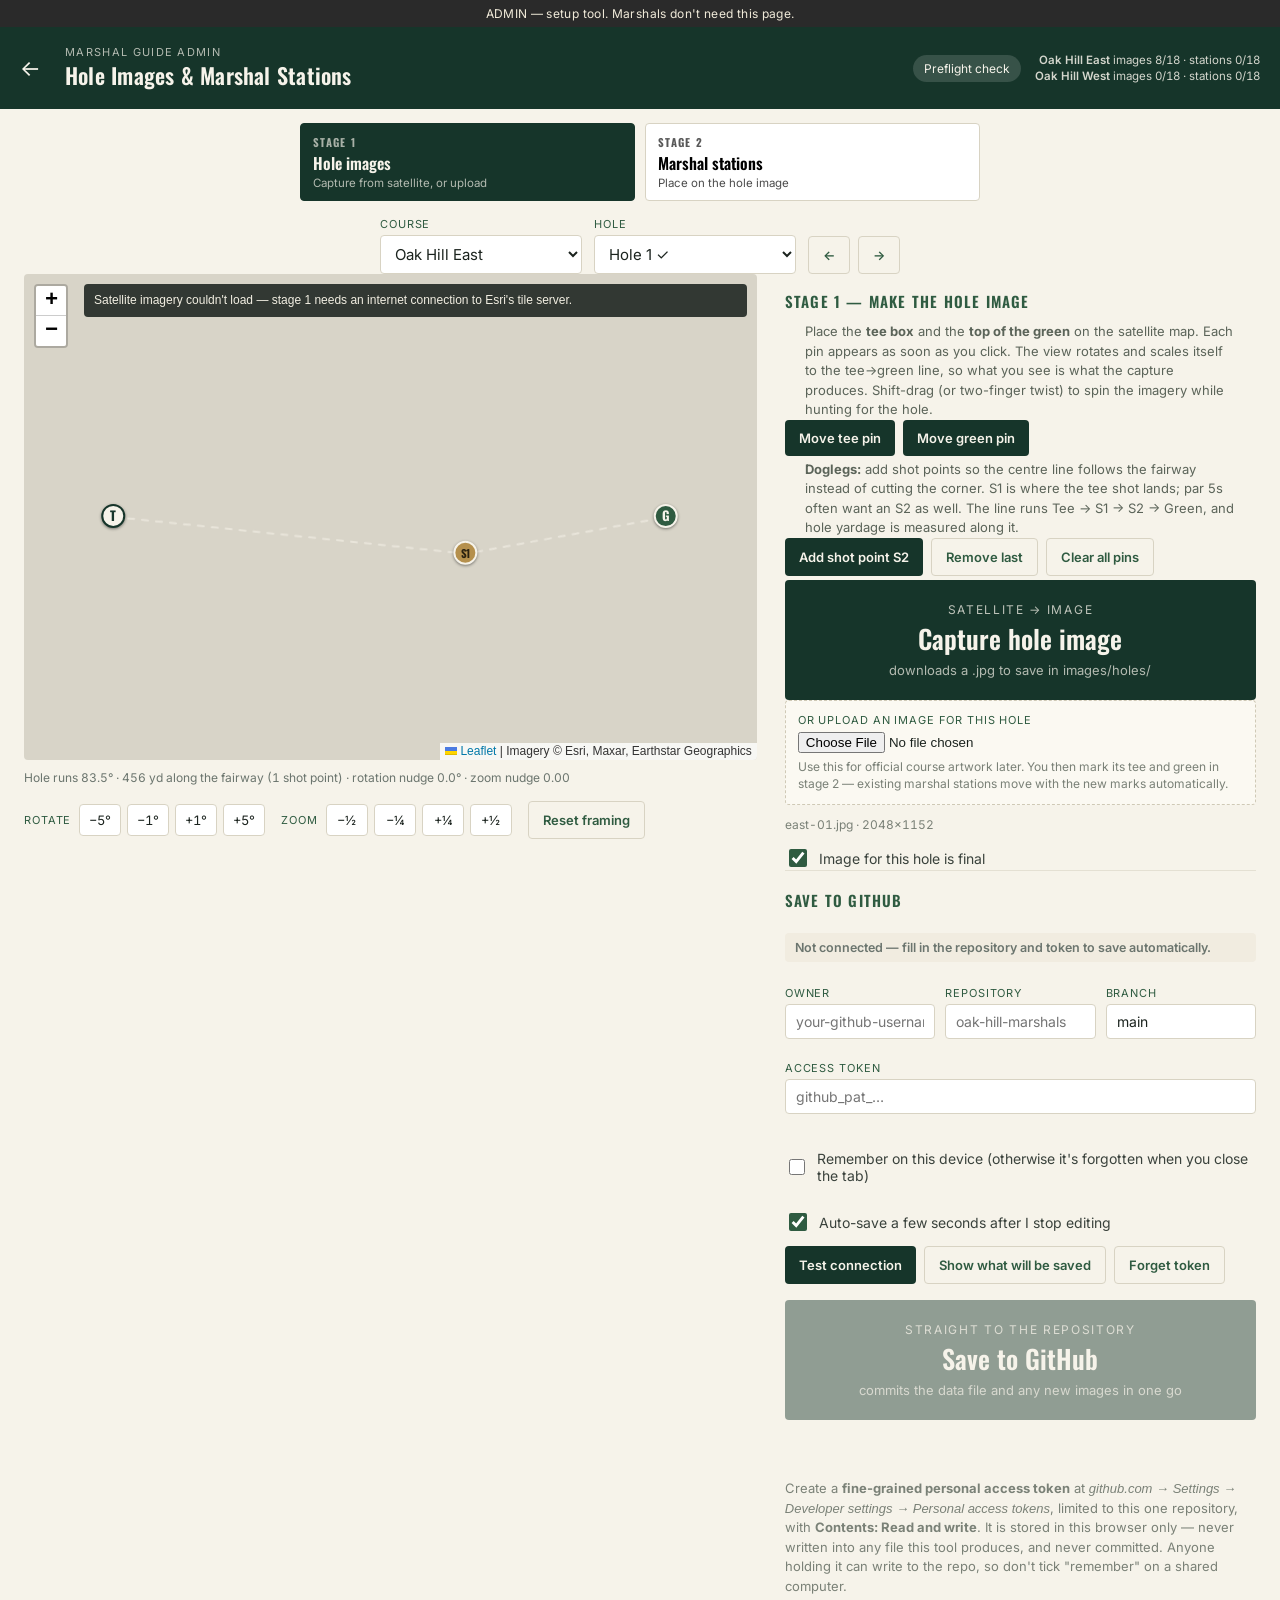
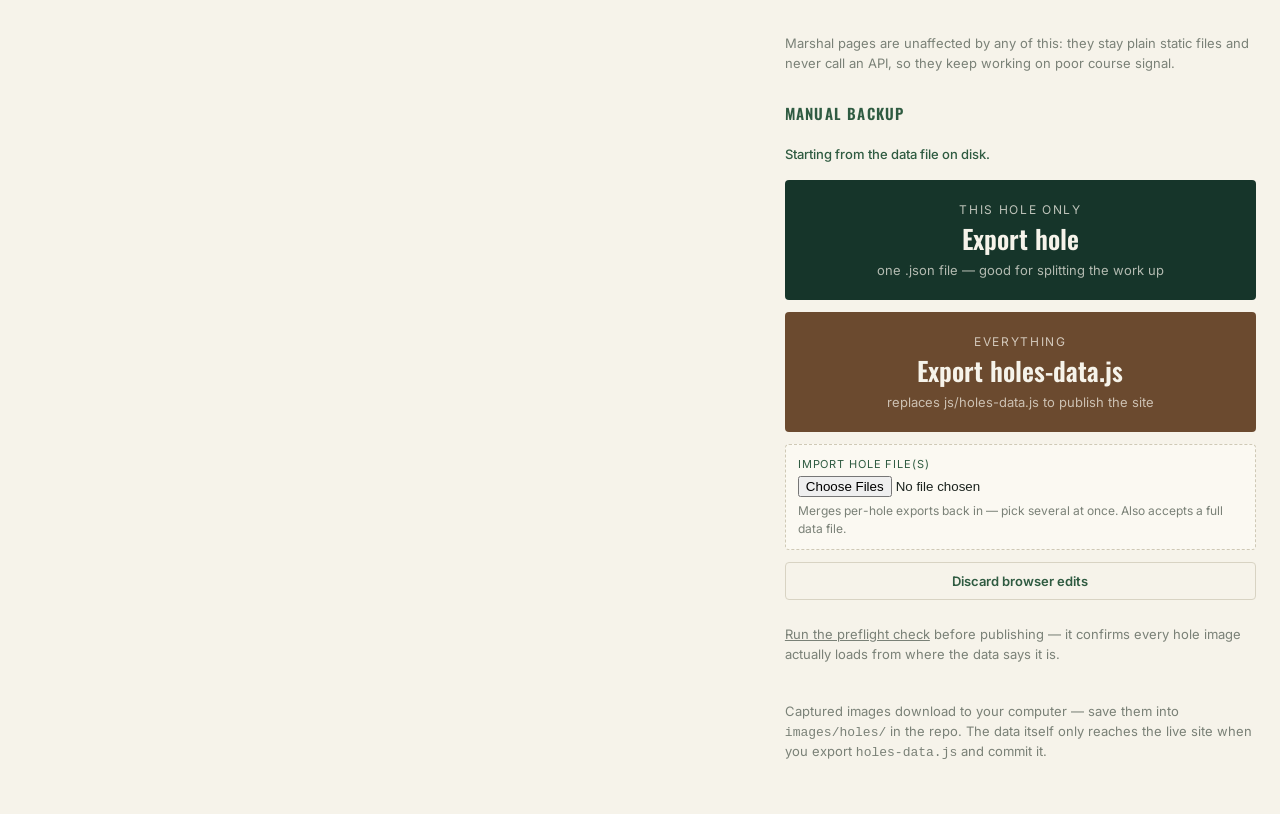
==== commit 64335ea7: "Add files via upload" ====
--- a/admin.html
+++ b/admin.html
@@ -15,10 +15,12 @@
 <div class="admin-banner">ADMIN — setup tool. Marshals don't need this page.</div>
 
 <header class="admin-header">
+  <a href="index.html" class="back-link" aria-label="Back to the welcome page">&larr;</a>
   <div class="admin-header__text">
     <span class="admin-header__eyebrow">Marshal Guide Admin</span>
     <h1 class="admin-header__title">Hole Images &amp; Marshal Stations</h1>
   </div>
+  <a href="preflight.html" class="admin-header__link">Preflight check</a>
   <div class="admin-progress" id="admin-progress"></div>
 </header>
 
--- a/css/style.css
+++ b/css/style.css
@@ -1060,3 +1060,15 @@
   color: #8c2f22;
   border-left: 4px solid var(--flag);
 }
+
+/* Cross-link in the admin/preflight header bar */
+.admin-header__link {
+  flex-shrink: 0;
+  font-size: 12px;
+  padding: 6px 11px;
+  border-radius: 999px;
+  background: rgba(255,255,255,0.14);
+  color: var(--cream);
+  white-space: nowrap;
+}
+.admin-header__link:hover { background: rgba(255,255,255,0.24); }
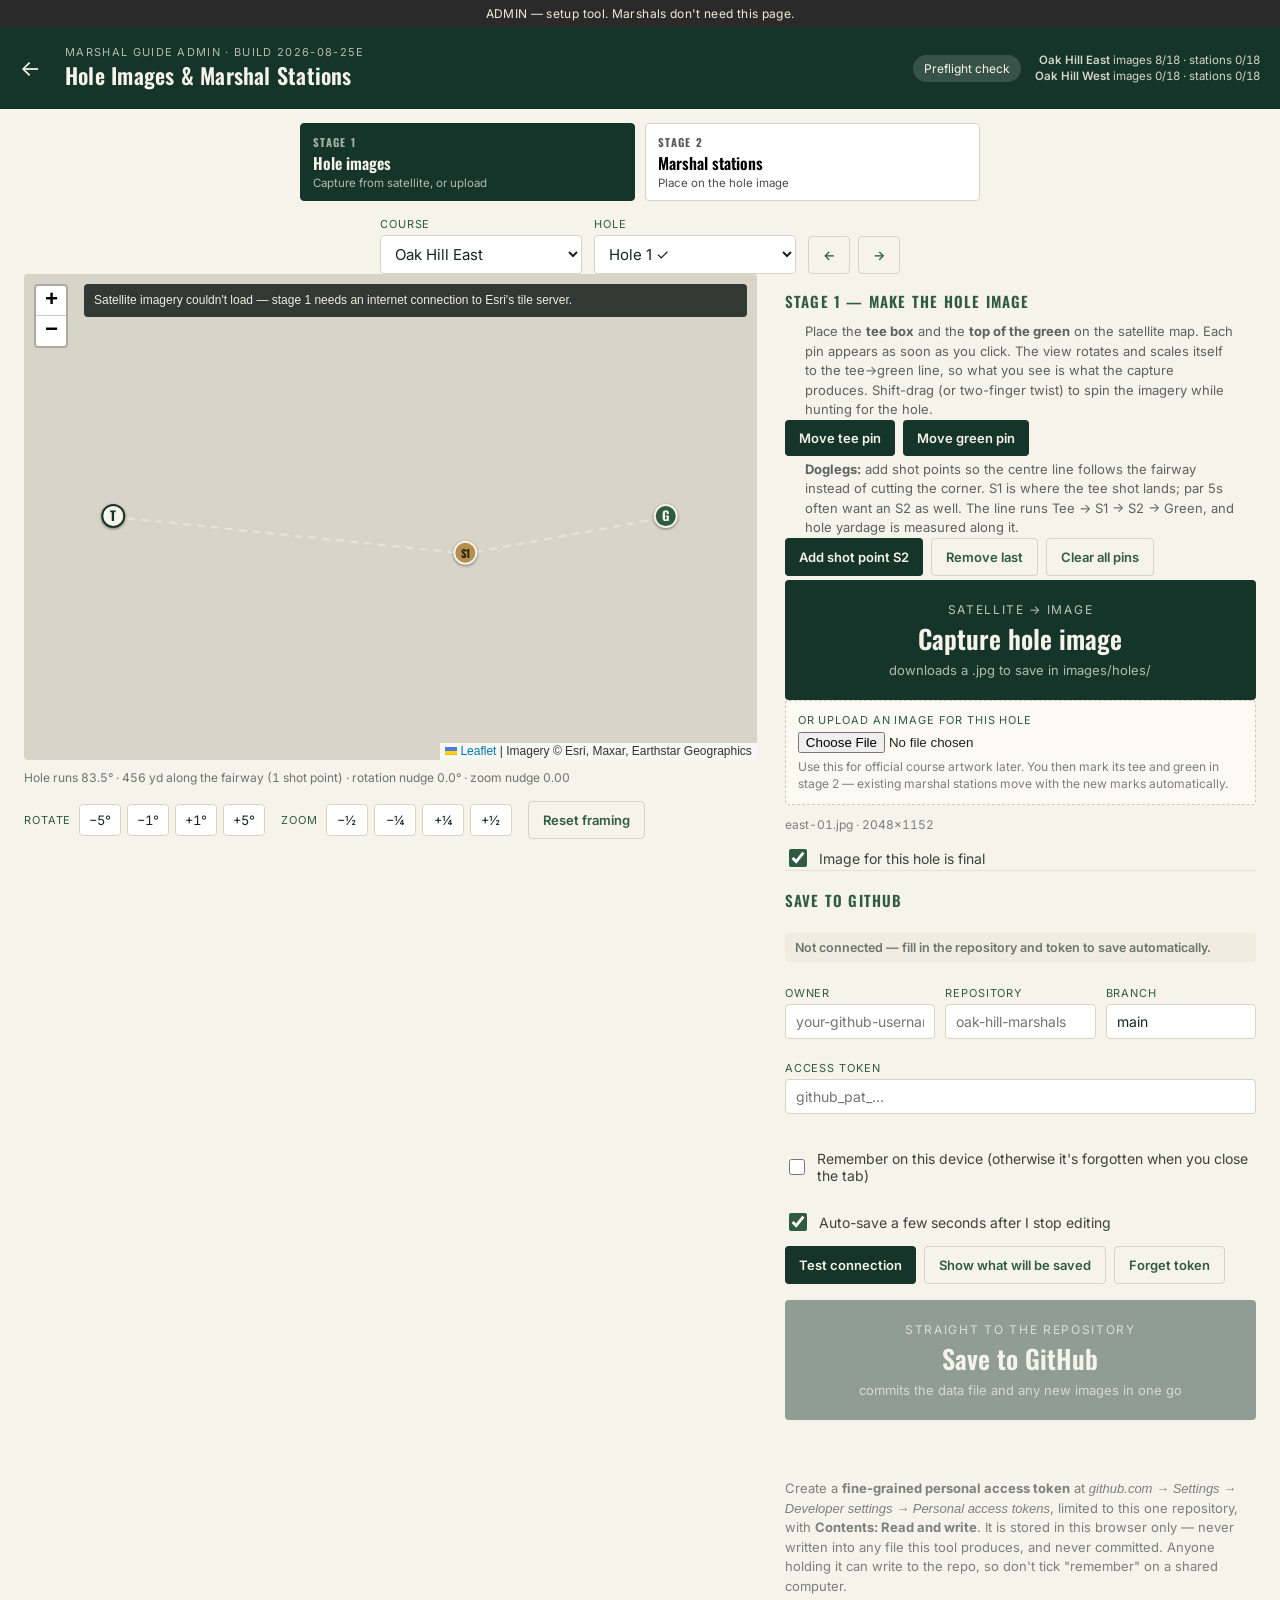
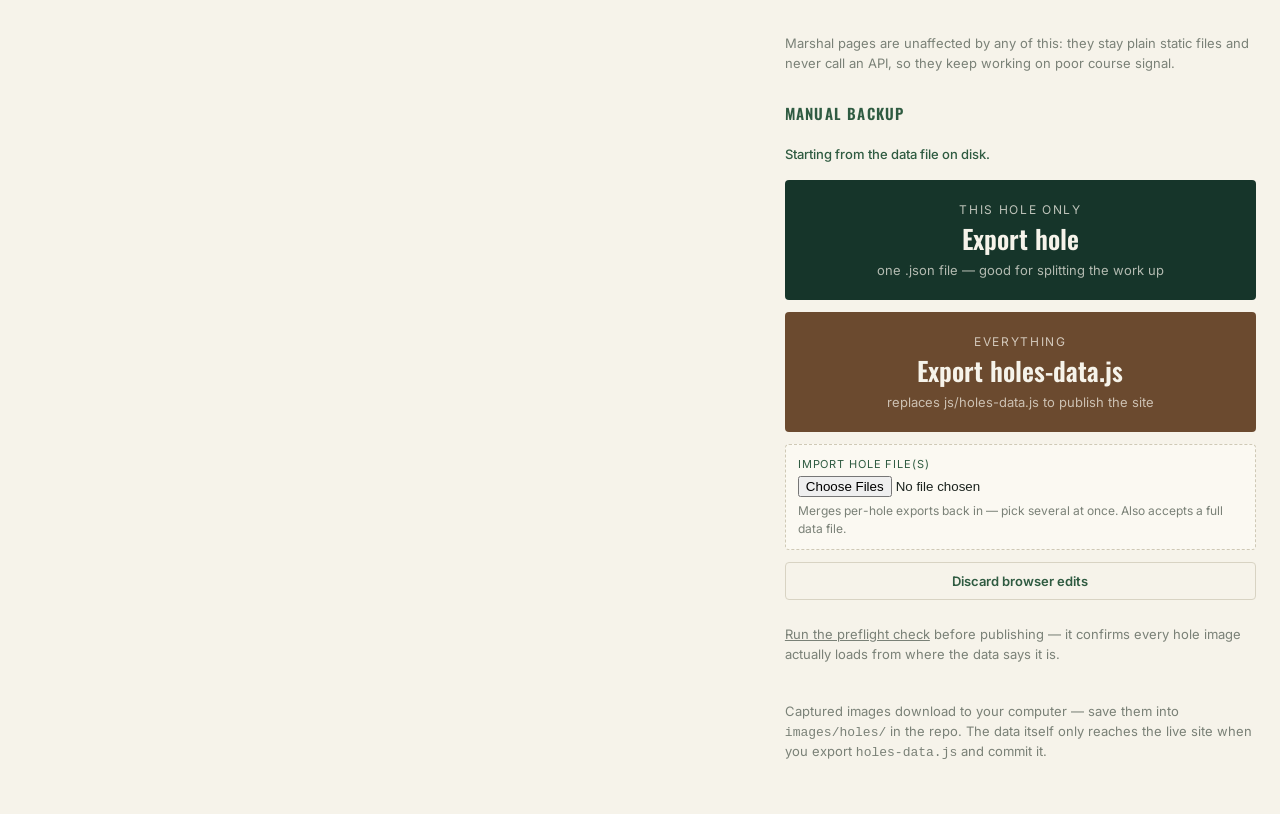
==== commit b68719a0: "Add files via upload" ====
--- a/admin.html
+++ b/admin.html
@@ -17,7 +17,7 @@
 <header class="admin-header">
   <a href="index.html" class="back-link" aria-label="Back to the welcome page">&larr;</a>
   <div class="admin-header__text">
-    <span class="admin-header__eyebrow">Marshal Guide Admin</span>
+    <span class="admin-header__eyebrow">Marshal Guide Admin · build <span id="build-stamp">?</span></span>
     <h1 class="admin-header__title">Hole Images &amp; Marshal Stations</h1>
   </div>
   <a href="preflight.html" class="admin-header__link">Preflight check</a>
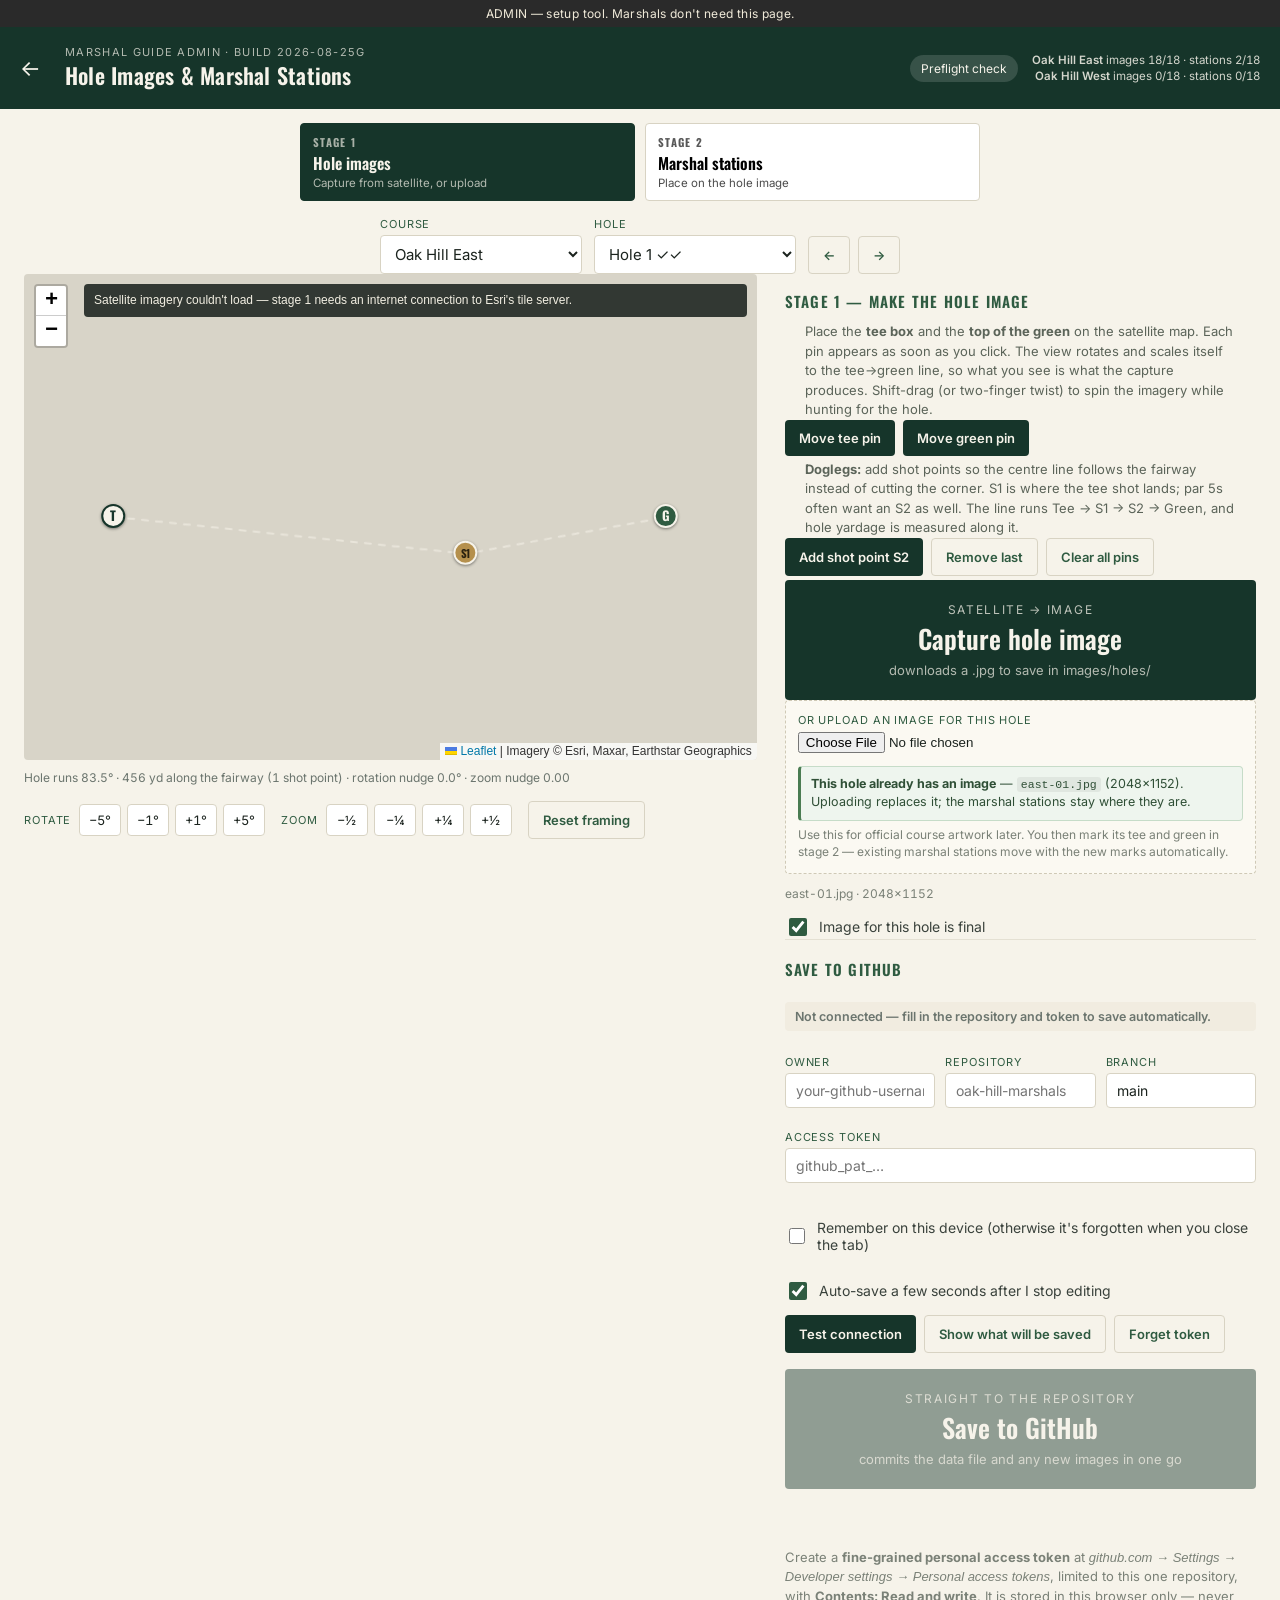
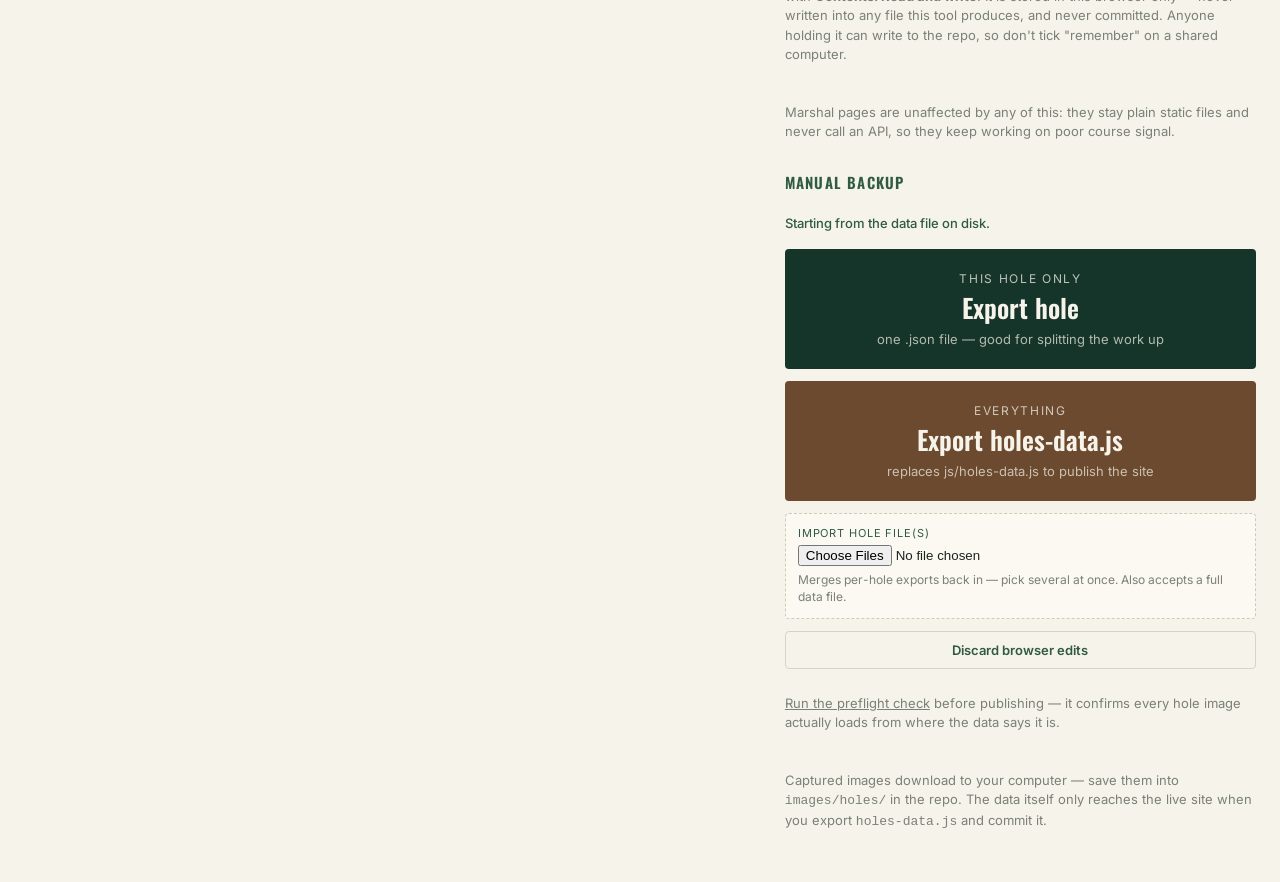
==== commit a20b8f0d: "Add files via upload" ====
--- a/admin.html
+++ b/admin.html
@@ -14,6 +14,9 @@
 
 <div class="admin-banner">ADMIN — setup tool. Marshals don't need this page.</div>
 
+<!-- Filled in by the start-up self-check. Hidden unless something broke. -->
+<div class="boot-error" id="boot-error" hidden></div>
+
 <header class="admin-header">
   <a href="index.html" class="back-link" aria-label="Back to the welcome page">&larr;</a>
   <div class="admin-header__text">
@@ -29,6 +32,16 @@
   <div class="draft-conflict__actions">
     <button type="button" class="pager-btn" id="use-file-instead">Load the file instead</button>
     <button type="button" class="pager-btn pager-btn--all" id="dismiss-conflict">Keep browser edits</button>
+  </div>
+</div>
+
+<!-- Leftover stations from the original placeholder data. Ones that provably
+     can't be yours are already gone; anything ambiguous is offered, not taken. -->
+<div class="placeholder-notice" id="placeholder-notice" hidden>
+  <p class="placeholder-notice__text" id="placeholder-notice-text"></p>
+  <div class="draft-conflict__actions">
+    <button type="button" class="pager-btn" id="placeholder-remove" hidden>Remove those too</button>
+    <button type="button" class="pager-btn pager-btn--all" id="placeholder-dismiss">Dismiss</button>
   </div>
 </div>
 
@@ -138,6 +151,9 @@
   <label class="admin-import">
     <span class="admin-import__label">Or upload an image for this hole</span>
     <input type="file" id="upload-image" accept="image/*">
+    <!-- The file input resets itself after a load, so the confirmation has to
+         live somewhere that persists. -->
+    <p class="upload-state" id="upload-state" hidden></p>
     <span class="admin-import__hint">
       Use this for official course artwork later. You then mark its tee and green in stage 2 —
       existing marshal stations move with the new marks automatically.
@@ -285,7 +301,37 @@
 <script src="js/github-sync.js"></script>
 <script src="js/admin.js"></script>
 <script>
-  if (!mapLibraryMissing('geo-map')) initAdmin();
+  /* Anything that escapes start-up gets shown on the page rather than only in
+     a console nobody has open. Registered first so it also catches a failure
+     inside initAdmin itself. */
+  window.addEventListener('error', function (e) {
+    var el = document.getElementById('boot-error');
+    if (!el || !e || !e.message) return;
+    el.hidden = false;
+    el.innerHTML = '<strong>Something on this page errored.</strong> '
+      + 'Tell Claude exactly what this says:<br><code></code>';
+    el.querySelector('code').textContent =
+      e.message + ' (' + (e.filename || '?').split('/').pop() + ':' + e.lineno + ')';
+  });
+
+  try {
+    if (typeof initAdmin !== 'function') {
+      throw new Error('js/admin.js did not load');
+    }
+    if (typeof mapLibraryMissing === 'function' && mapLibraryMissing('geo-map')) {
+      // mapLibraryMissing already put its own explanation on the page.
+    } else {
+      initAdmin();
+    }
+  } catch (err) {
+    var el = document.getElementById('boot-error');
+    if (el) {
+      el.hidden = false;
+      el.innerHTML = '<strong>The admin page could not start.</strong> '
+        + 'Tell Claude exactly what this says:<br><code></code>';
+      el.querySelector('code').textContent = err && err.message ? err.message : String(err);
+    }
+  }
 </script>
 </body>
 </html>
--- a/css/style.css
+++ b/css/style.css
@@ -508,6 +508,48 @@
   letter-spacing: 0.03em;
 }
 
+/* Confirmation that an upload landed. The file input clears itself, so this
+   is the only thing on screen that says so -- it has to read as a result. */
+.upload-state {
+  margin: 8px 0 0;
+  padding: 8px 10px;
+  font-size: 12.5px;
+  line-height: 1.5;
+  color: #2f4f36;
+  background: #eef5ee;
+  border: 1px solid #c6dcc8;
+  border-left: 3px solid #4a7c52;
+  border-radius: 4px;
+}
+.upload-state code {
+  font-size: 11.5px;
+  background: rgba(0, 0, 0, 0.06);
+  padding: 1px 4px;
+  border-radius: 3px;
+  word-break: break-all;
+}
+
+/* Start-up failures. Deliberately loud: the whole point is that a broken
+   admin page announces itself instead of just behaving oddly. */
+.boot-error {
+  background: #7f1d1d;
+  color: #fff5f5;
+  font-size: 13px;
+  line-height: 1.45;
+  padding: 10px 14px;
+  border-bottom: 2px solid #450a0a;
+}
+
+.boot-error code {
+  display: inline-block;
+  margin-top: 4px;
+  font-size: 12px;
+  background: rgba(0, 0, 0, 0.28);
+  padding: 3px 6px;
+  border-radius: 3px;
+  word-break: break-word;
+}
+
 .admin-controls {
   max-width: 560px;
   margin: 0 auto;
@@ -647,6 +689,35 @@
   margin: 0;
   font-size: 13.5px;
   line-height: 1.5;
+  color: #6a5533;
+}
+
+/* Same frame as the draft conflict, cooler colour: this one reports something
+   already put right rather than asking you to choose. */
+.placeholder-notice {
+  max-width: 980px;
+  margin: 14px auto 0;
+  padding: 13px 15px;
+  background: #eef5ee;
+  border: 1px solid #c6dcc8;
+  border-left: 4px solid #4a7c52;
+  border-radius: var(--radius);
+  display: flex;
+  flex-wrap: wrap;
+  align-items: center;
+  gap: 10px 14px;
+}
+.placeholder-notice__text {
+  flex: 1;
+  min-width: 240px;
+  margin: 0;
+  font-size: 13.5px;
+  line-height: 1.5;
+  color: #33513a;
+}
+.placeholder-notice__ask {
+  display: inline-block;
+  margin-top: 4px;
   color: #6a5533;
 }
 .draft-conflict__text code {
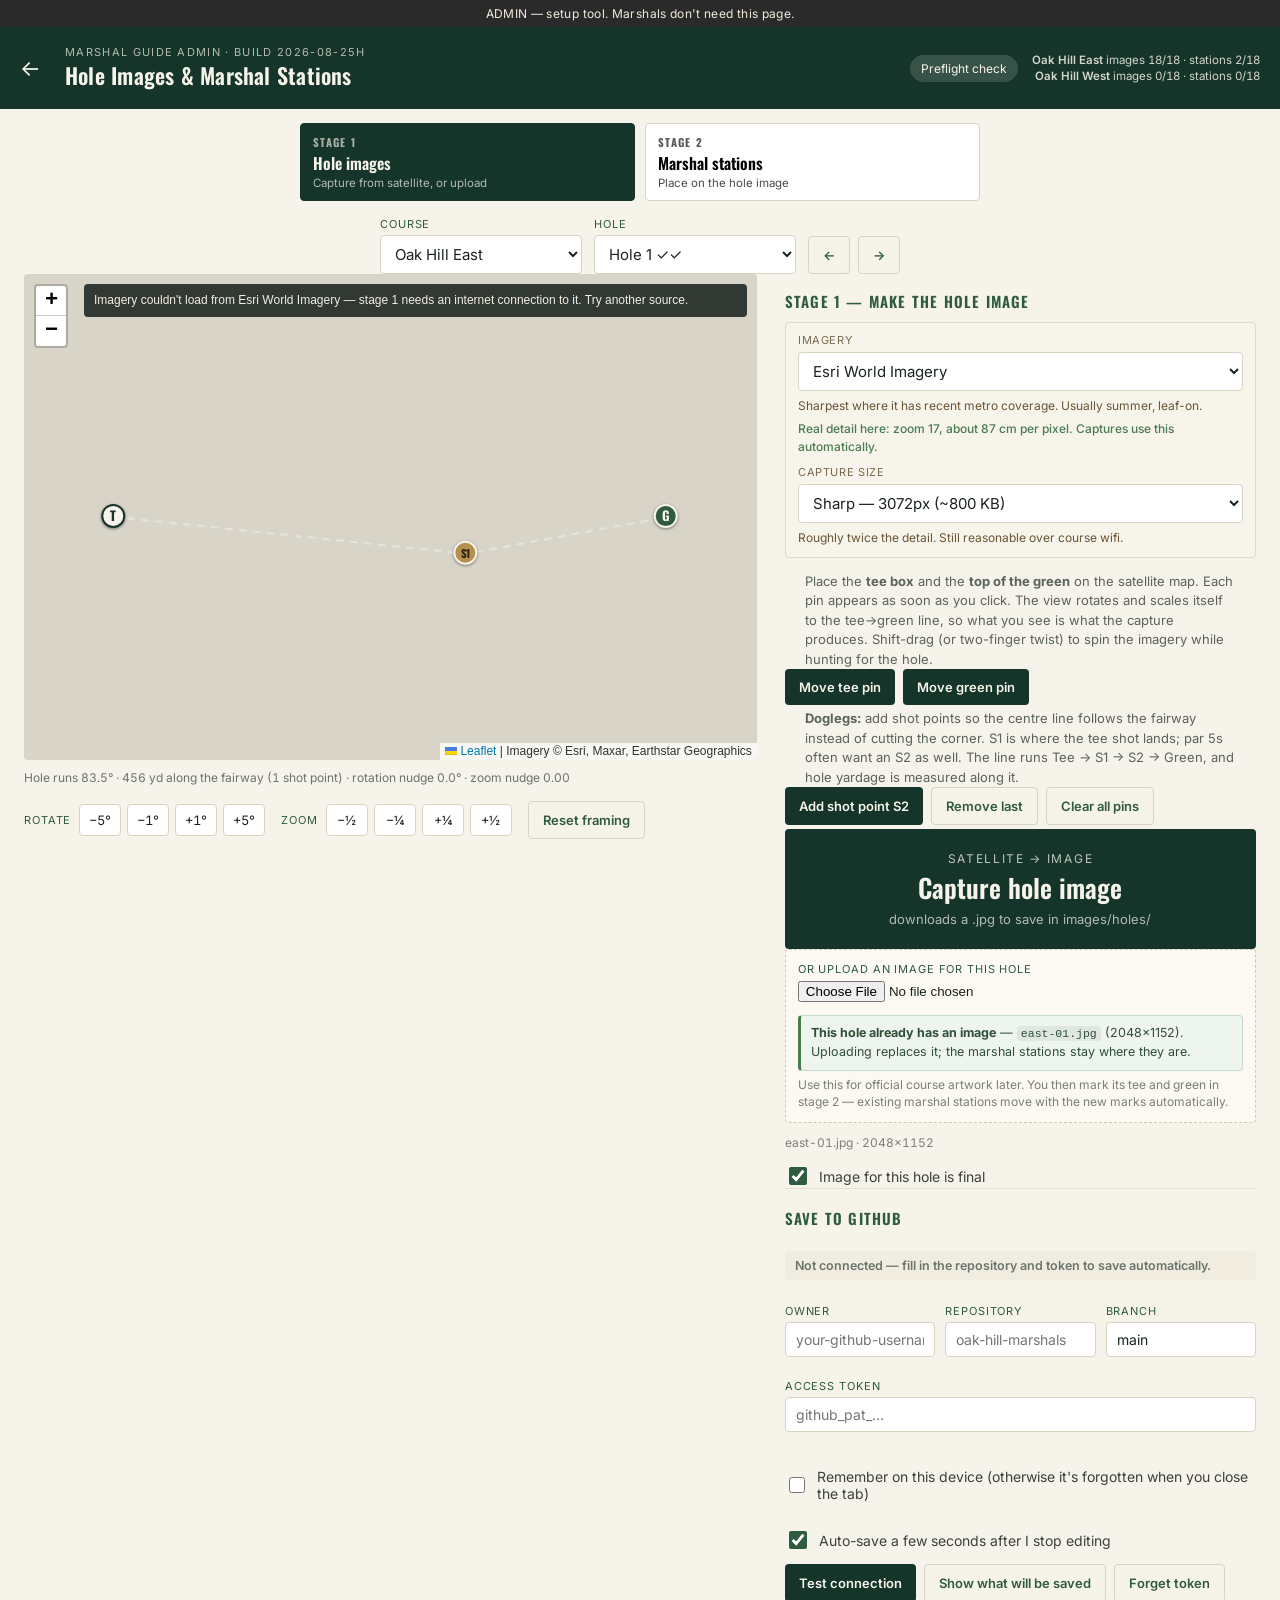
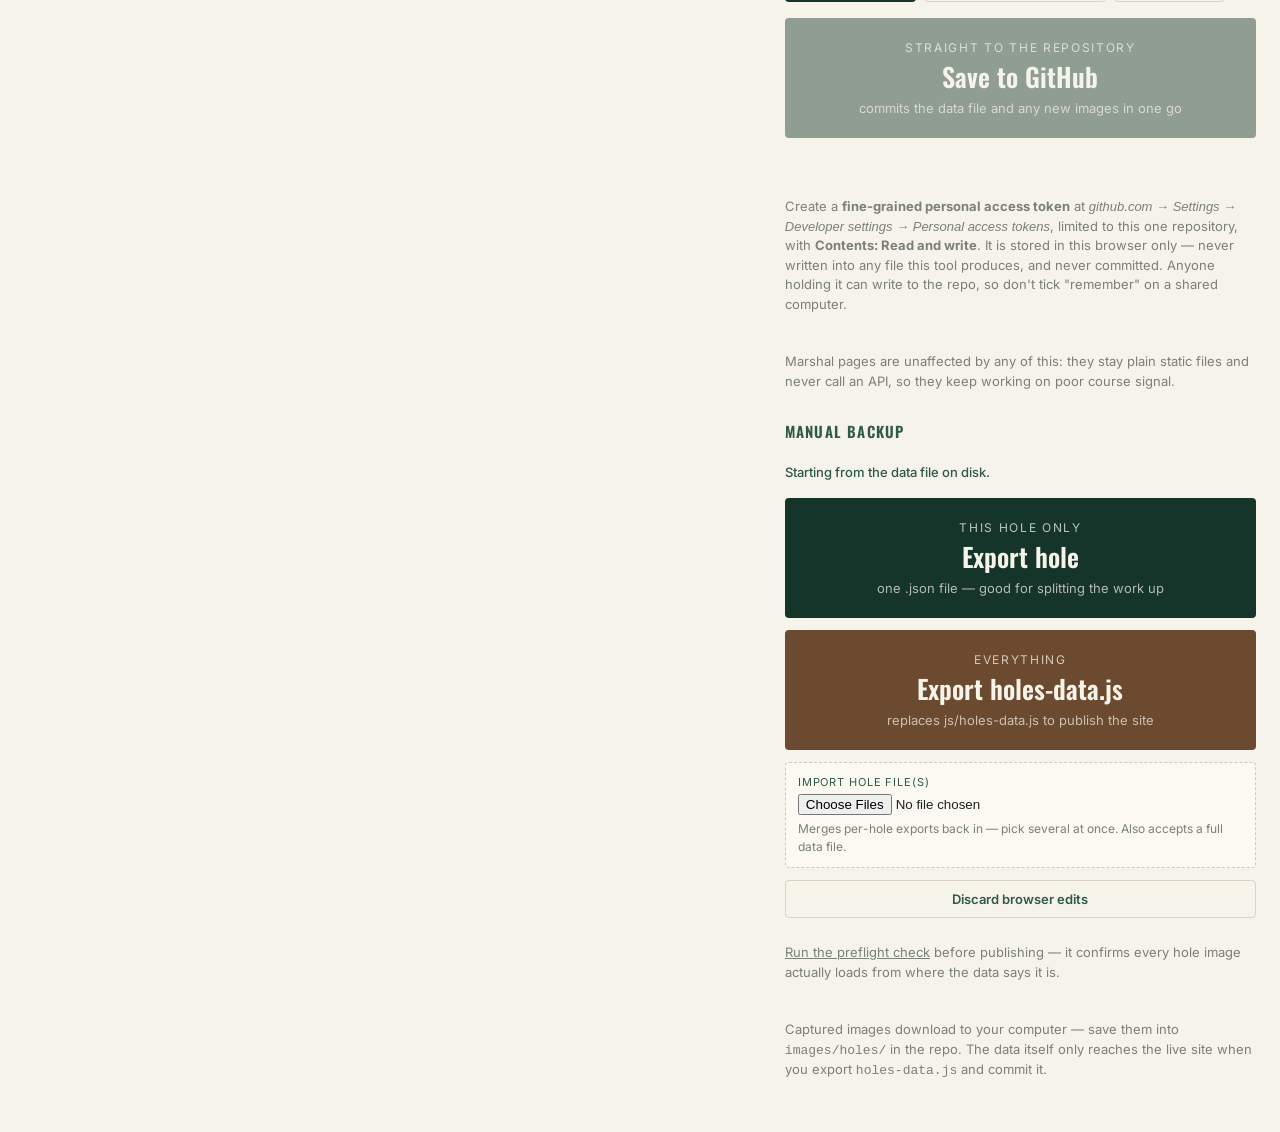
==== commit 4f7cdb71: "Add files via upload" ====
--- a/admin.html
+++ b/admin.html
@@ -120,6 +120,21 @@
 <!-- ============ STAGE 1 ============ -->
 <section class="admin-panel" id="stage-1-panel">
   <h2 class="hole-info__heading">Stage 1 — make the hole image</h2>
+
+  <!-- Imagery choice. Google is deliberately absent: its Map Tiles policies
+       forbid storing or caching tiles, which is exactly what compositing one
+       into a committed .jpg does. -->
+  <div class="imagery-picker">
+    <label class="imagery-picker__label" for="imagery-source">Imagery</label>
+    <select id="imagery-source" class="admin-select"></select>
+    <p class="imagery-picker__note" id="imagery-note"></p>
+    <p class="imagery-picker__detail" id="imagery-detail"></p>
+
+    <label class="imagery-picker__label" for="capture-size" style="margin-top:10px">Capture size</label>
+    <select id="capture-size" class="admin-select"></select>
+    <p class="imagery-picker__note" id="capture-size-note"></p>
+  </div>
+
   <p class="admin-instructions">
     Place the <strong>tee box</strong> and the <strong>top of the green</strong> on the satellite map.
     Each pin appears as soon as you click. The view rotates and scales itself to the tee→green
--- a/css/style.css
+++ b/css/style.css
@@ -507,6 +507,42 @@
   padding: 6px 10px;
   letter-spacing: 0.03em;
 }
+
+/* Imagery source picker. */
+.imagery-picker {
+  margin: 0 0 14px;
+  padding: 10px 12px;
+  background: #f7f4ec;
+  border: 1px solid #e0d8c4;
+  border-radius: var(--radius);
+}
+.imagery-picker__label {
+  display: block;
+  font-size: 11px;
+  letter-spacing: 0.06em;
+  text-transform: uppercase;
+  color: #7a6b4f;
+  margin-bottom: 5px;
+}
+/* Matches the course/hole selects above rather than inventing a second style. */
+.imagery-picker .admin-select {
+  width: 100%;
+  font: inherit;
+  font-size: 15px;
+  padding: 8px 10px;
+  border-radius: var(--radius);
+  border: 1px solid #d8d3c3;
+  background: #fff;
+  color: var(--ink);
+}
+.imagery-picker__note,
+.imagery-picker__detail {
+  margin: 6px 0 0;
+  font-size: 12px;
+  line-height: 1.45;
+  color: #6a5533;
+}
+.imagery-picker__detail { color: #4a7c52; font-weight: 500; }
 
 /* Confirmation that an upload landed. The file input clears itself, so this
    is the only thing on screen that says so -- it has to read as a result. */
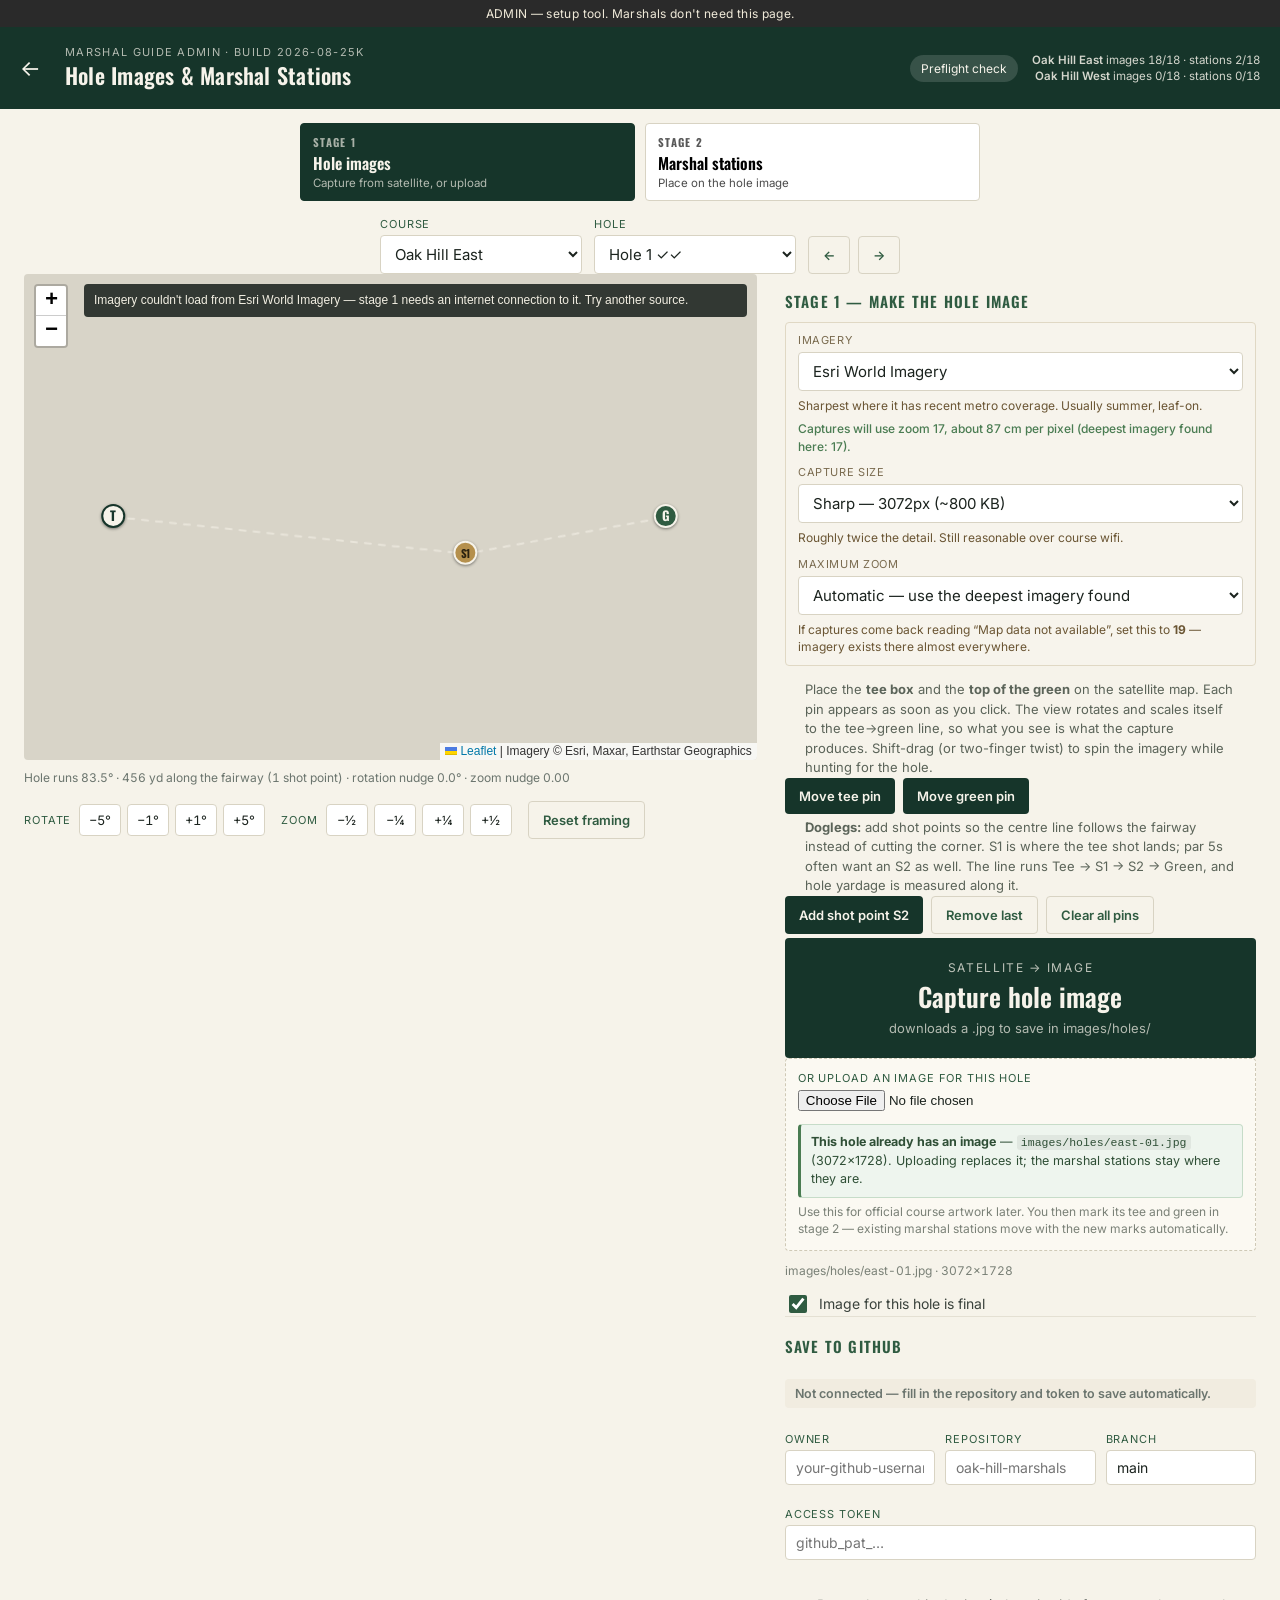
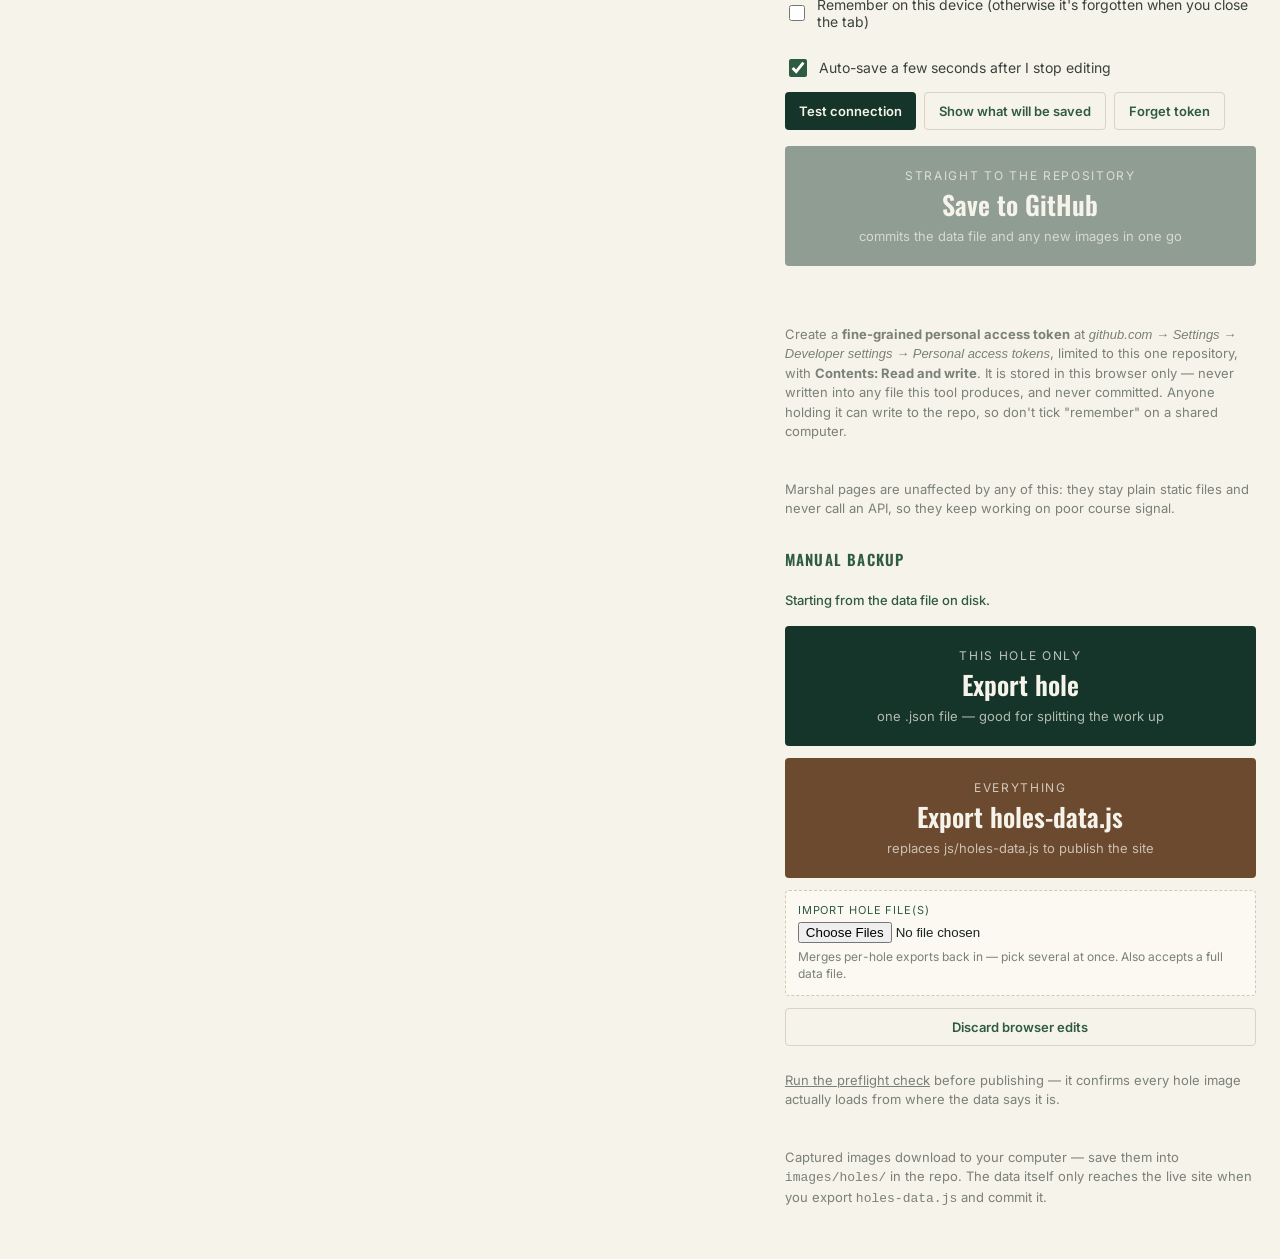
==== commit e2c8c9a9: "Add files via upload" ====
--- a/admin.html
+++ b/admin.html
@@ -133,6 +133,15 @@
     <label class="imagery-picker__label" for="capture-size" style="margin-top:10px">Capture size</label>
     <select id="capture-size" class="admin-select"></select>
     <p class="imagery-picker__note" id="capture-size-note"></p>
+
+    <!-- The override for when automatic coverage detection gets it wrong.
+         Zoom 19 is what this tool used before the ceiling was raised. -->
+    <label class="imagery-picker__label" for="zoom-cap" style="margin-top:10px">Maximum zoom</label>
+    <select id="zoom-cap" class="admin-select"></select>
+    <p class="imagery-picker__note">
+      If captures come back reading &ldquo;Map data not available&rdquo;, set this to
+      <strong>19</strong> — imagery exists there almost everywhere.
+    </p>
   </div>
 
   <p class="admin-instructions">
--- a/css/style.css
+++ b/css/style.css
@@ -506,6 +506,49 @@
   text-align: center;
   padding: 6px 10px;
   letter-spacing: 0.03em;
+}
+
+/* ---------- compass rose ----------
+   Sits above the map, small enough to ignore and large enough to read with
+   the phone at arm's length in sun. */
+.hole-compass {
+  position: absolute;
+  top: 10px;
+  right: 10px;
+  width: 44px;
+  height: 44px;
+  z-index: 500;          /* above tiles and overlays, below Leaflet popups */
+  pointer-events: none;
+  filter: drop-shadow(0 1px 3px rgba(0, 0, 0, 0.45));
+}
+.hole-compass__rose {
+  width: 100%;
+  height: 100%;
+  transform-origin: 50% 50%;
+  transition: transform 160ms ease-out;
+}
+.hole-compass__disc {
+  fill: rgba(20, 22, 20, 0.62);
+  stroke: rgba(246, 243, 234, 0.55);
+  stroke-width: 1.5;
+}
+/* Lit side of each needle half, then the shaded side, so the needle reads as
+   a solid object rather than a flat triangle. */
+.hole-compass__n      { fill: #d94f3d; }
+.hole-compass__n-dark { fill: #a83626; }
+.hole-compass__s      { fill: #f6f3ea; }
+.hole-compass__s-dark { fill: #c9c4b4; }
+.hole-compass__label {
+  fill: #f6f3ea;
+  font-family: 'Oswald', system-ui, sans-serif;
+  font-size: 11px;
+  font-weight: 700;
+  text-anchor: middle;
+  letter-spacing: 0.04em;
+}
+
+@media (max-width: 480px) {
+  .hole-compass { width: 38px; height: 38px; top: 8px; right: 8px; }
 }
 
 /* Imagery source picker. */
